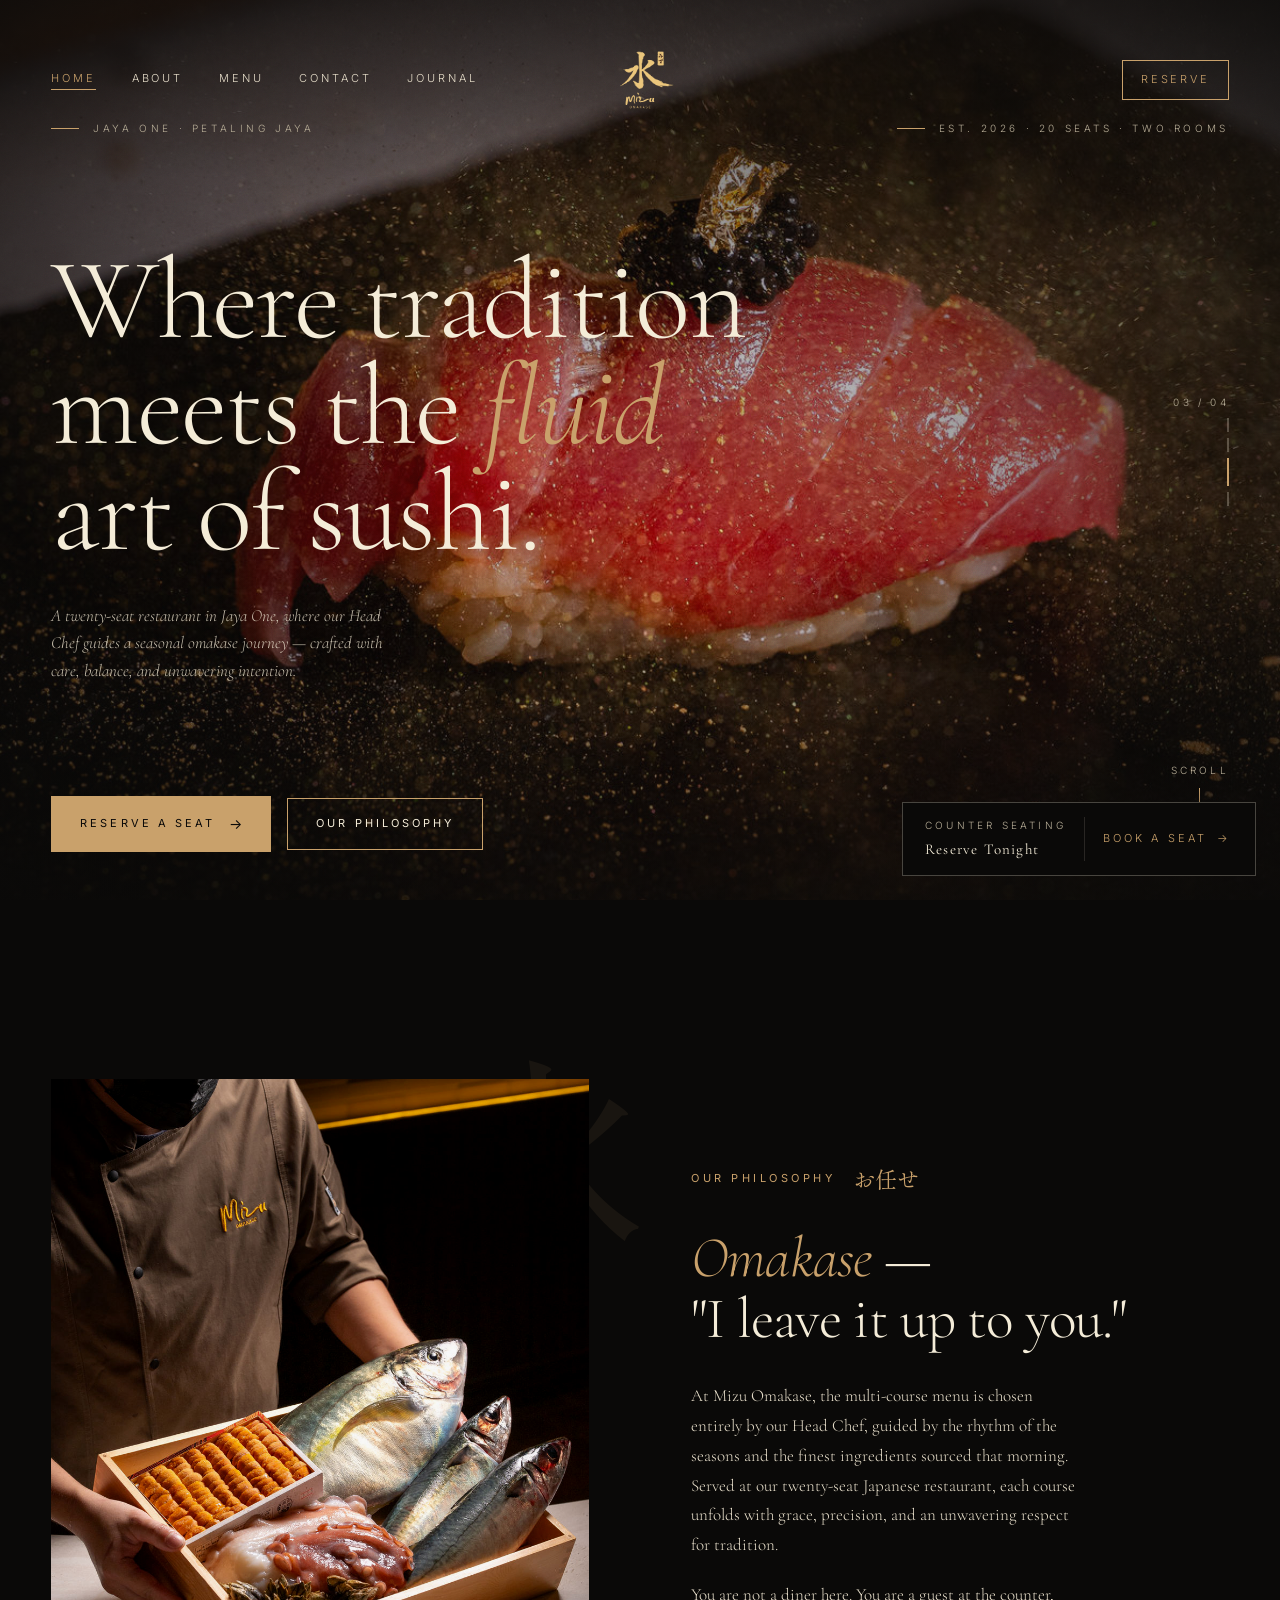
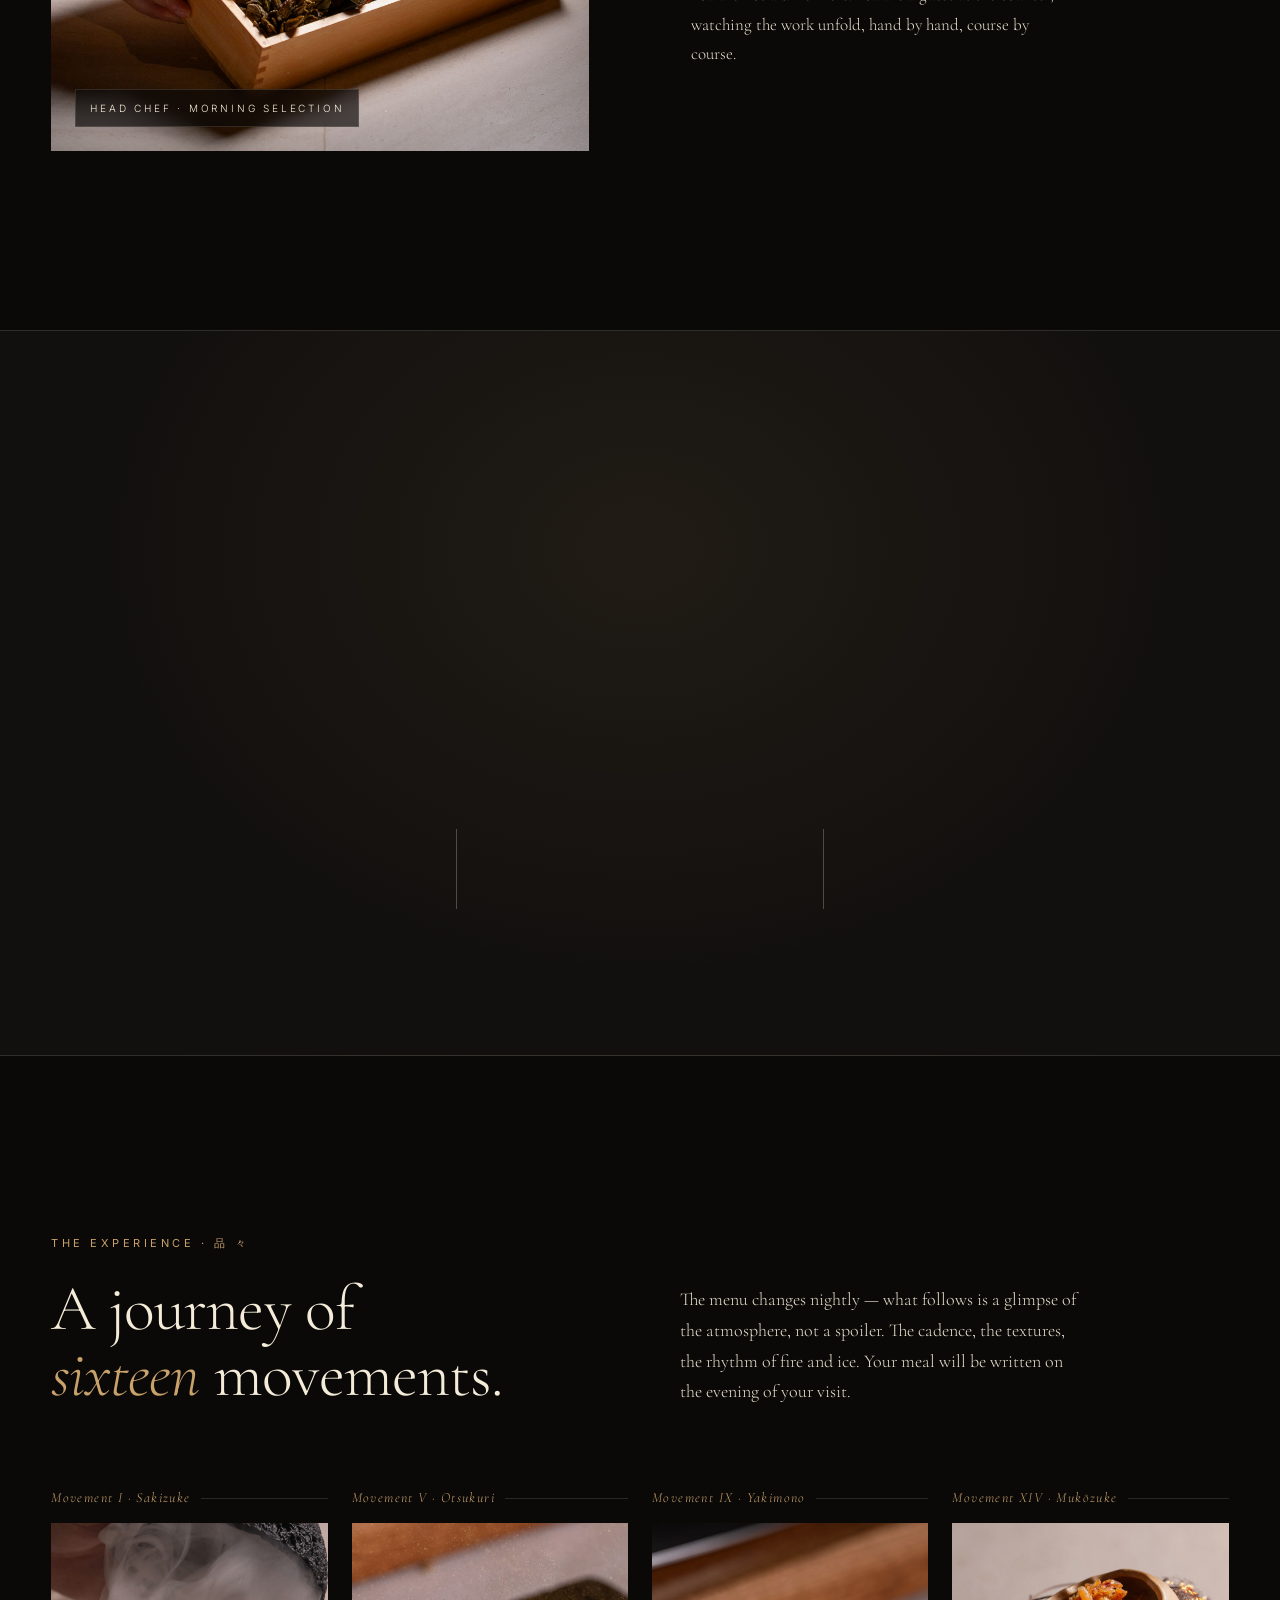
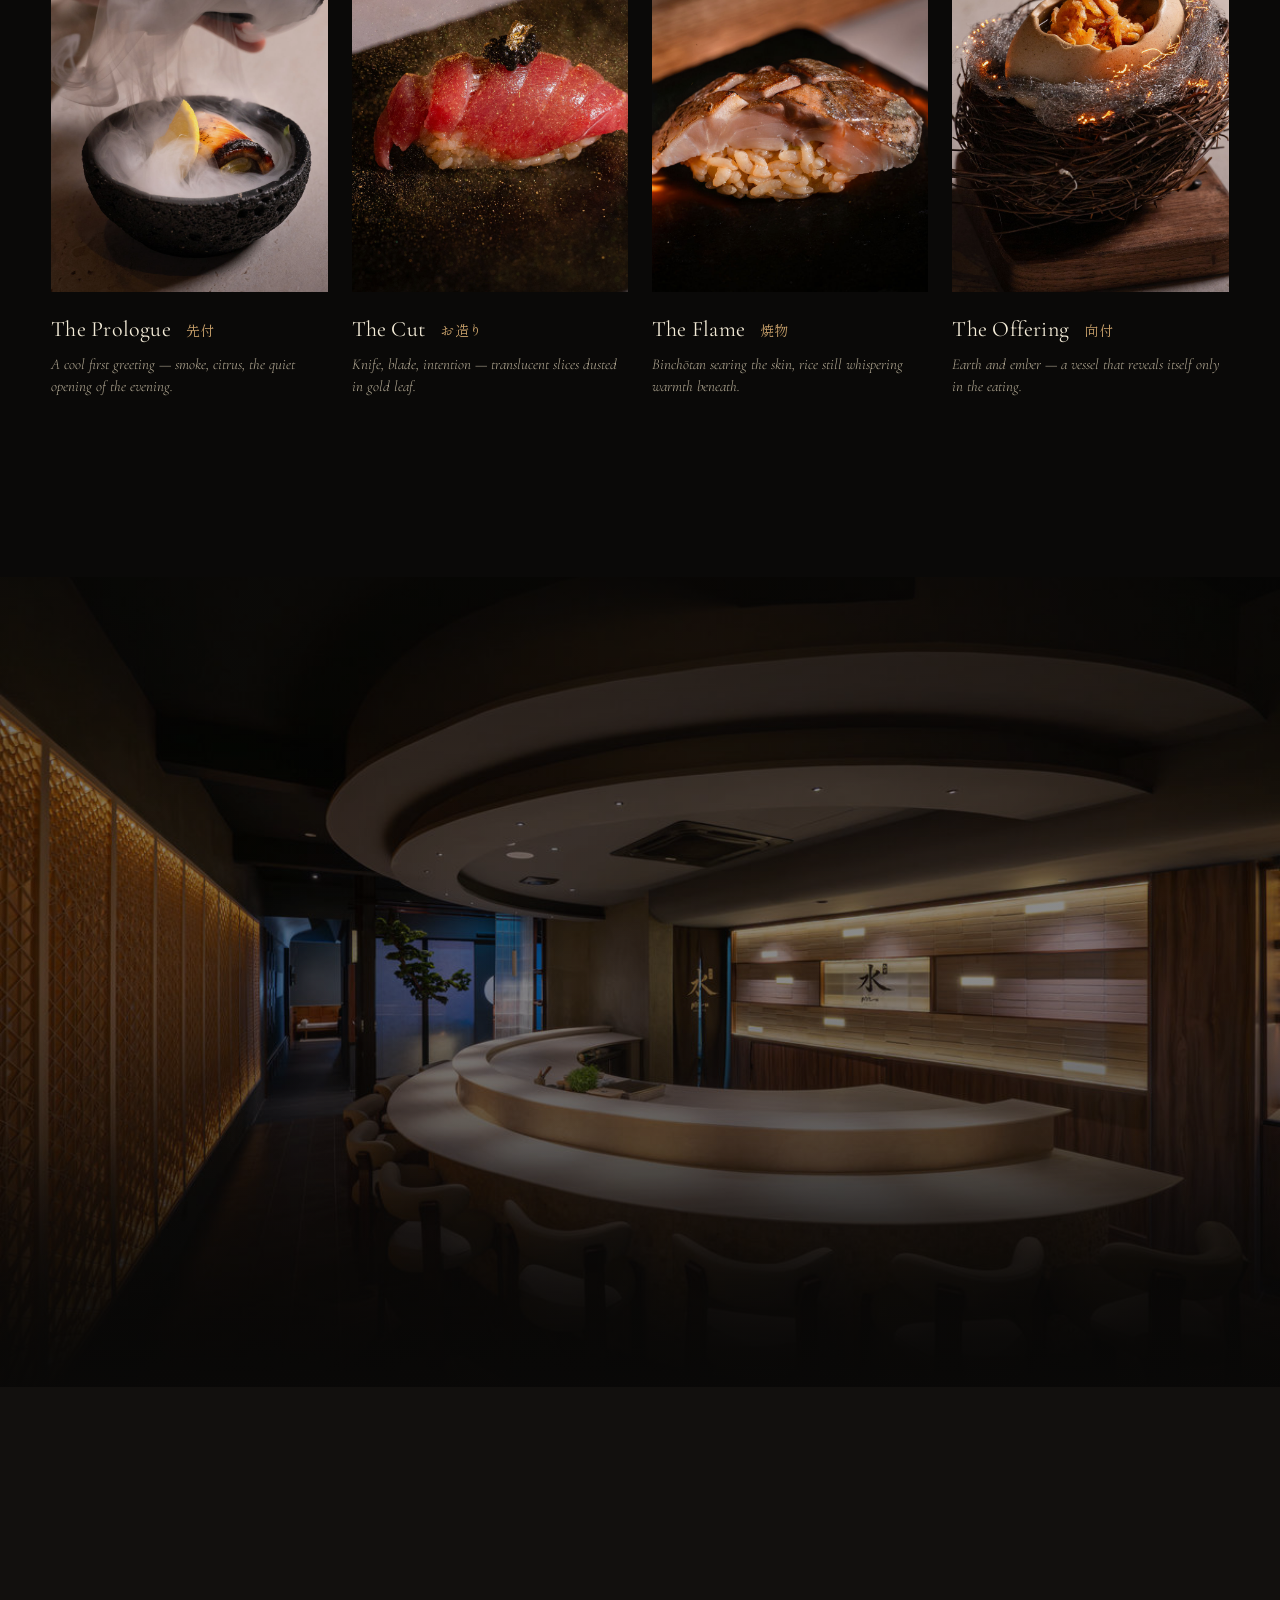
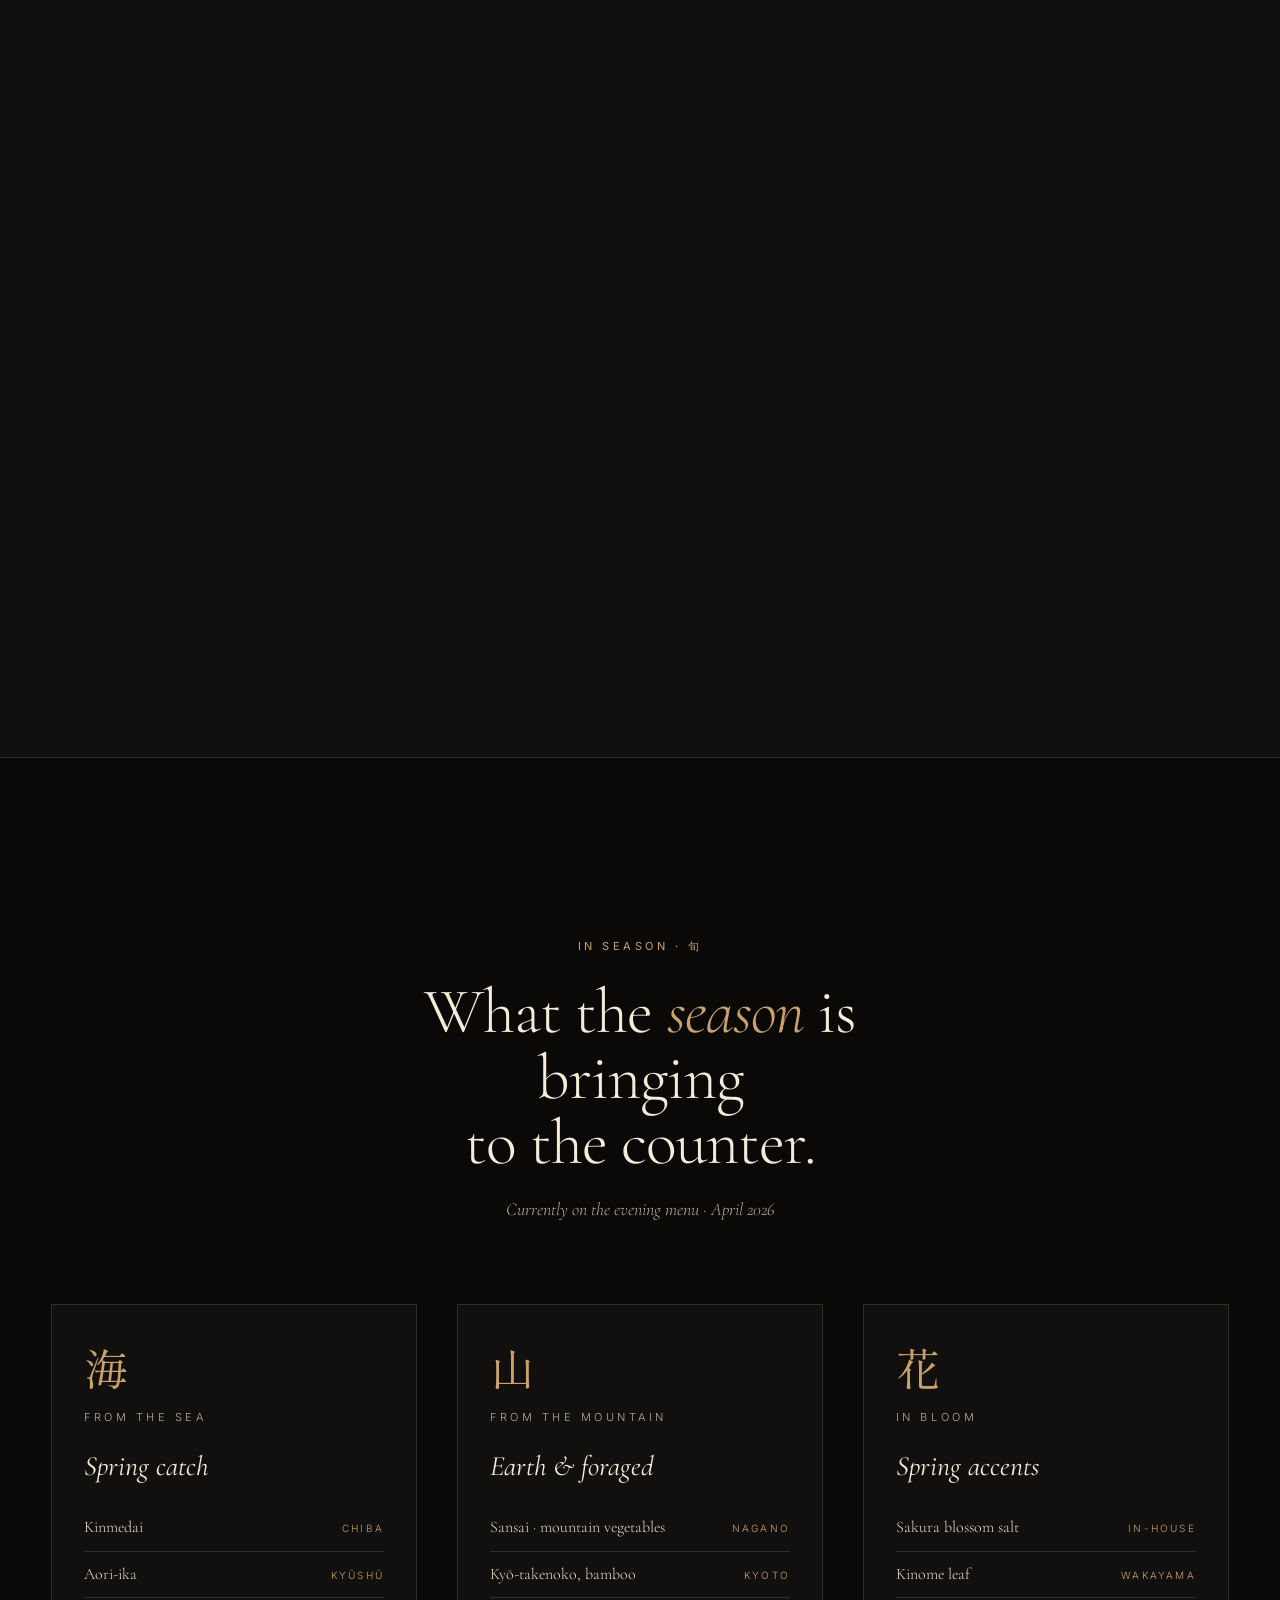
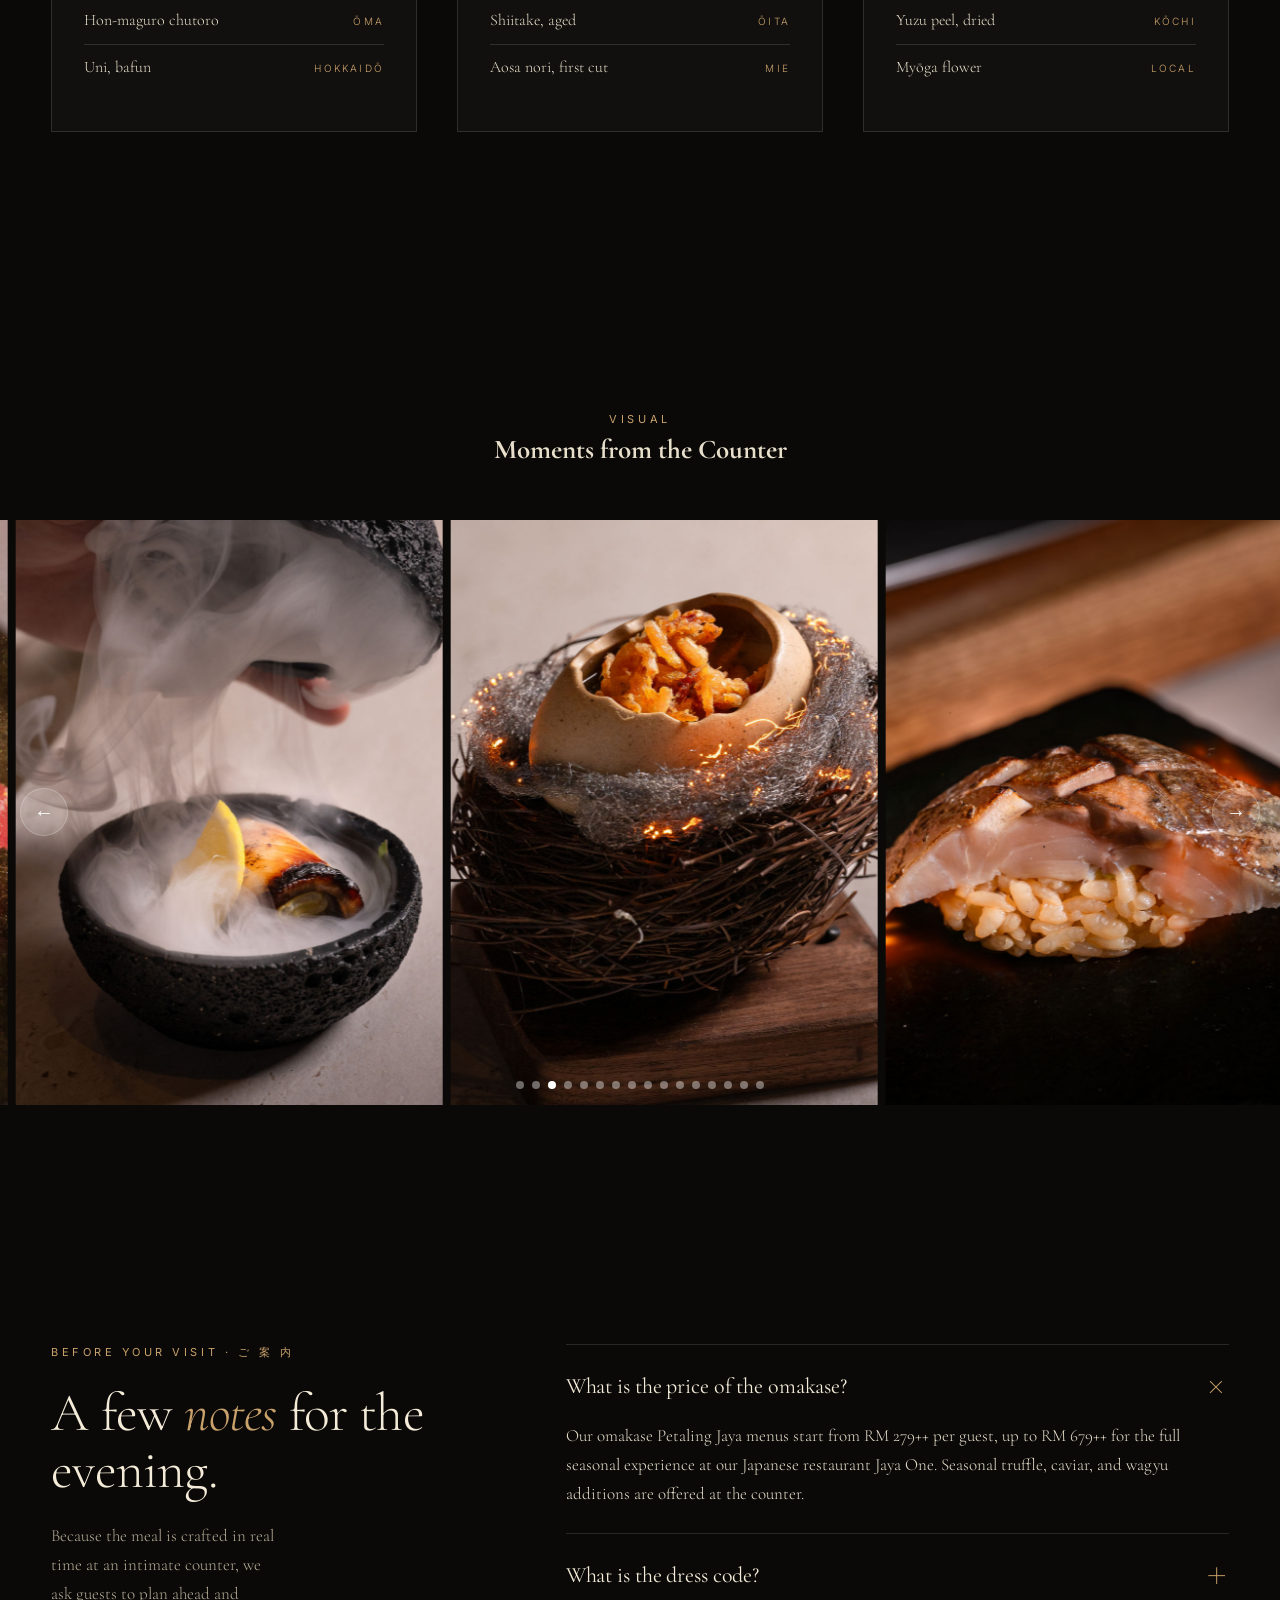
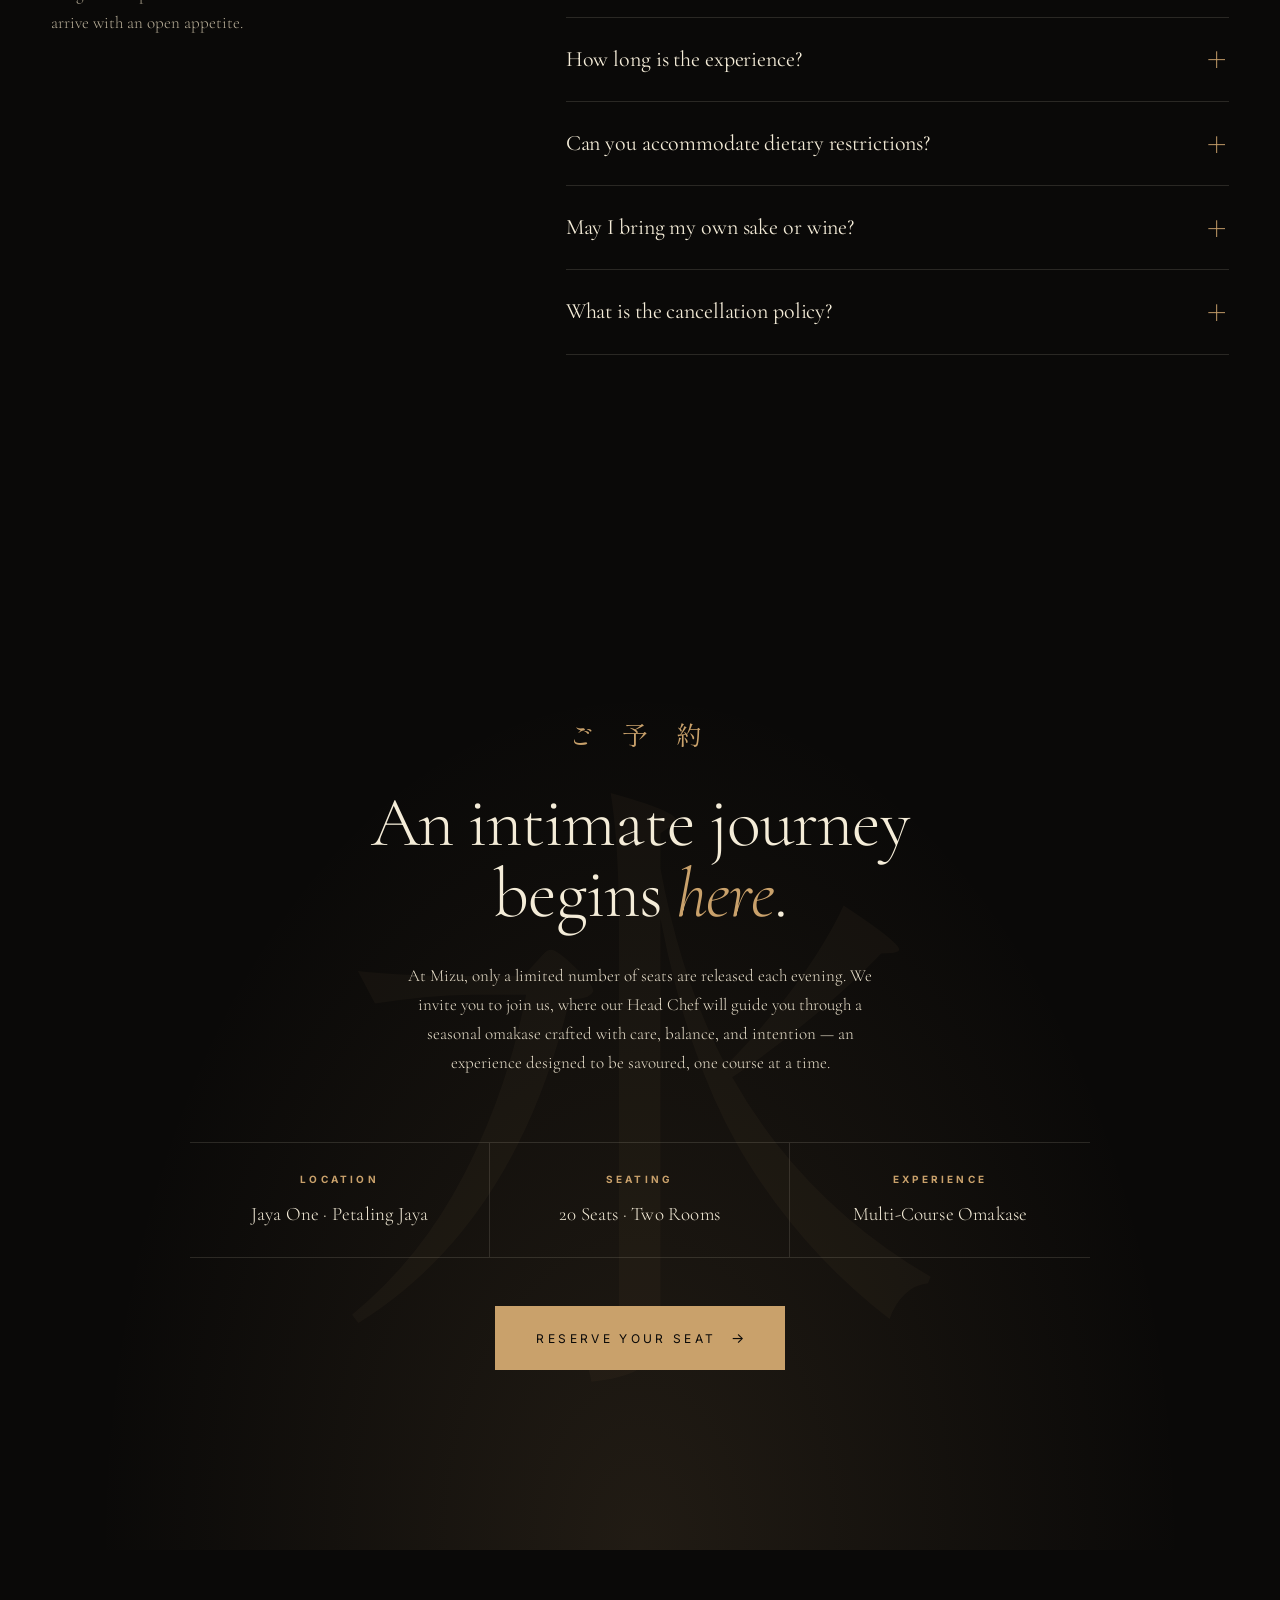
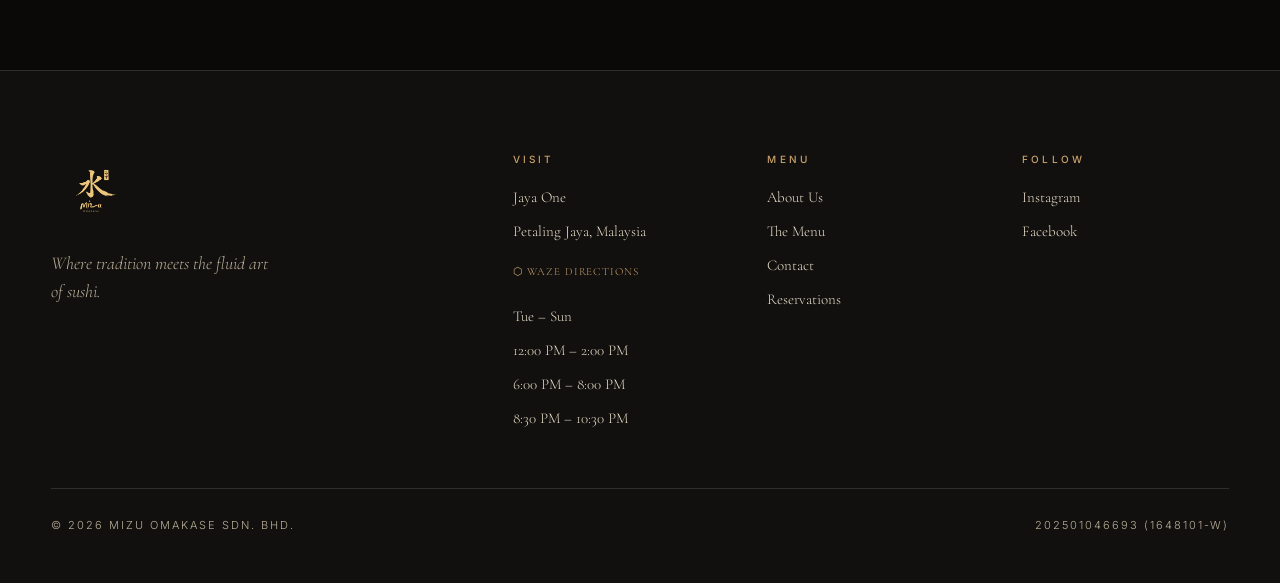
==== index.html @ b0df9bc3 "Remove price text, add hamburger nav" ====
<!DOCTYPE html>
<html lang="en">
<head>
<meta charset="UTF-8" />
<meta name="viewport" content="width=device-width, initial-scale=1.0" />
<title>Mizu Omakase | Japanese Omakase Restaurant Petaling Jaya | Jaya One</title>
<meta name="description" content="Experience authentic Japanese omakase in Petaling Jaya. 20 seats, 3 menus from RM279++. Thu–Tue at Jaya One, beside MyNews. Reserve now." />
<link rel="stylesheet" href="shared.css" />
<style>
/* ================= HOME A — Ink & Ember ================= */

/* HERO with cross-fade + slow zoom */
.hero {
  position: relative;
  height: 100vh;
  min-height: 720px;
  overflow: hidden;
  background: var(--ink);
}
.hero-frames {
  position: absolute; inset: 0;
}
.hero-frame {
  position: absolute; inset: 0;
  opacity: 0;
  transition: opacity 1800ms cubic-bezier(.4,0,.2,1);
}
.hero-frame.on { opacity: 1; }
.hero-frame img {
  width: 100%; height: 100%;
  object-fit: cover;
  animation: slowZoom 14s linear infinite alternate;
  transform-origin: center;
}
@keyframes slowZoom {
  from { transform: scale(1); }
  to   { transform: scale(1.12); }
}
.hero-frames::after {
  content: '';
  position: absolute; inset: 0;
  background:
    radial-gradient(ellipse at 50% 70%, rgba(0,0,0,0) 0%, rgba(10,9,8,0.55) 60%, rgba(10,9,8,0.9) 100%),
    linear-gradient(180deg, rgba(10,9,8,0.55) 0%, rgba(10,9,8,0) 20%, rgba(10,9,8,0) 60%, rgba(10,9,8,0.65) 100%);
  pointer-events: none;
}

.hero-inner {
  position: absolute; inset: 0;
  display: grid;
  grid-template-rows: 1fr auto 1fr;
  padding: 120px var(--pad) 48px;
  z-index: 2;
}
.hero-top {
  display: flex;
  align-items: flex-start;
  justify-content: space-between;
}
.hero-top .locale {
  font-family: var(--sans);
  font-size: 10px;
  letter-spacing: 0.36em;
  text-transform: uppercase;
  color: var(--bone-dim);
  display: flex; align-items: center; gap: 14px;
}
.hero-top .locale::before {
  content: ''; width: 28px; height: 1px; background: var(--ember);
}

.hero-center {
  align-self: end;
  padding-bottom: 40px;
  position: relative;
}
.hero-title {
  font-family: var(--serif);
  font-weight: 300;
  font-size: clamp(48px, 9vw, 148px);
  line-height: 0.92;
  color: var(--rice);
  letter-spacing: -0.02em;
  max-width: 18ch;
}
.hero-title .it { font-style: italic; color: var(--ember); font-weight: 300; }
.hero-sub {
  margin-top: 36px;
  font-family: var(--serif);
  font-style: italic;
  font-size: clamp(17px, 1.3vw, 20px);
  color: var(--bone);
  max-width: 50ch;
  line-height: 1.6;
  opacity: 0.85;
}
.hero-bottom {
  align-self: end;
  display: flex;
  justify-content: space-between;
  align-items: flex-end;
  gap: 40px;
}
.hero-ctas { display: flex; gap: 16px; align-items: center; }
.hero-indicator {
  display: flex; flex-direction: column; align-items: center; gap: 10px;
  font-family: var(--sans);
  font-size: 10px;
  letter-spacing: 0.32em;
  text-transform: uppercase;
  color: var(--bone-dim);
}
.hero-indicator .tick {
  width: 1px; height: 64px;
  background: linear-gradient(to bottom, var(--ember) 0%, transparent 100%);
  position: relative;
  overflow: hidden;
}
.hero-indicator .tick::after {
  content: '';
  position: absolute; top: -30%; left: 0; width: 100%; height: 30%;
  background: var(--rice);
  animation: dripDown 2400ms cubic-bezier(.4,0,.2,1) infinite;
}
@keyframes dripDown {
  0% { top: -30%; }
  100% { top: 120%; }
}

.hero-frame-counter {
  position: absolute;
  right: var(--pad);
  top: 50%;
  transform: translateY(-50%);
  font-family: var(--sans);
  font-size: 10px;
  letter-spacing: 0.32em;
  color: var(--bone-dim);
  display: flex;
  flex-direction: column;
  gap: 8px;
  align-items: flex-end;
  z-index: 3;
}
.hero-frame-counter .dots {
  display: flex; flex-direction: column; gap: 6px;
  align-items: center;
}
.hero-frame-counter .dot {
  width: 2px; height: 14px;
  background: var(--hair-strong);
  cursor: pointer;
  transition: all 400ms;
}
.hero-frame-counter .dot.on { background: var(--ember); height: 28px; }

/* ============ PHILOSOPHY ============ */
.philosophy {
  padding: clamp(100px, 14vw, 180px) var(--pad);
  position: relative;
}
.phil-grid {
  max-width: 1400px;
  margin: 0 auto;
  display: grid;
  grid-template-columns: 1fr 1fr;
  gap: clamp(60px, 8vw, 140px);
  align-items: center;
}
.phil-eyebrow {
  display: flex; align-items: center; gap: 18px;
  margin-bottom: 32px;
}
.phil-eyebrow .jp { font-family: var(--jp); font-size: 22px; color: var(--ember); }
.phil-title {
  font-family: var(--serif);
  font-weight: 300;
  font-size: clamp(36px, 4.5vw, 72px);
  line-height: 1.05;
  color: var(--rice);
  letter-spacing: -0.015em;
  margin-bottom: 32px;
}
.phil-title .it { font-style: italic; color: var(--ember); }
.phil-body {
  font-family: var(--serif);
  font-size: clamp(17px, 1.25vw, 20px);
  line-height: 1.75;
  color: var(--bone);
  max-width: 48ch;
}
.phil-body + .phil-body { margin-top: 20px; }

.phil-img-col {
  position: relative;
  aspect-ratio: 4/5;
}
.phil-img-col img {
  width: 100%; height: 100%; object-fit: cover;
  filter: brightness(0.95) contrast(1.05);
}
.phil-img-col::before {
  content: '水';
  position: absolute;
  right: -60px; top: -40px;
  font-family: var(--jp);
  font-size: 220px;
  color: var(--ember);
  opacity: 0.08;
  line-height: 1;
  z-index: -1;
}
.phil-img-col .img-caption {
  position: absolute;
  left: 24px; bottom: 24px;
  font-family: var(--sans);
  font-size: 10px;
  letter-spacing: 0.28em;
  text-transform: uppercase;
  color: var(--rice);
  background: rgba(10,9,8,0.65);
  backdrop-filter: blur(6px);
  padding: 10px 14px;
  border: 1px solid var(--hair);
}

/* ============ STATS / SEATS ============ */
.seats {
  padding: 120px var(--pad);
  background:
    radial-gradient(ellipse at 50% 30%, rgba(201,161,107,0.08) 0%, rgba(10,9,8,0) 60%),
    var(--ink-2);
  border-top: 1px solid var(--hair);
  border-bottom: 1px solid var(--hair);
  text-align: center;
}
.seats-inner { max-width: 1100px; margin: 0 auto; }
.seats-kanji {
  font-family: var(--jp);
  font-size: 32px;
  color: var(--ember);
  letter-spacing: 0.4em;
  margin-bottom: 20px;
}
.seats-head {
  font-family: var(--serif);
  font-style: italic;
  font-size: clamp(28px, 3.4vw, 48px);
  font-weight: 300;
  color: var(--rice);
  line-height: 1.3;
  max-width: 22ch;
  margin: 0 auto 64px;
}
.stats-row {
  display: grid;
  grid-template-columns: 1fr 1px 1fr 1px 1fr;
  gap: 0;
  align-items: center;
}
.stat-item .num {
  font-family: var(--serif);
  font-weight: 300;
  font-size: clamp(64px, 8vw, 120px);
  line-height: 1;
  color: var(--ember);
  letter-spacing: -0.02em;
  font-feature-settings: "lnum" 1;
}
.stat-item .num sup {
  font-size: 0.4em;
  margin-left: 0.15em;
  vertical-align: super;
  color: var(--ember-deep);
}
.stat-item .lbl {
  margin-top: 12px;
  font-family: var(--sans);
  font-size: 11px;
  letter-spacing: 0.32em;
  text-transform: uppercase;
  color: var(--bone-dim);
}
.stats-row .divider { width: 1px; height: 80px; background: var(--hair-strong); }

/* ============ COURSE GALLERY ============ */
.experience {
  padding: clamp(100px, 14vw, 180px) var(--pad);
  position: relative;
}
.exp-head {
  max-width: 1400px;
  margin: 0 auto 80px;
  display: grid;
  grid-template-columns: 1fr 1fr;
  gap: 80px;
  align-items: end;
}
.exp-head h2 {
  font-family: var(--serif);
  font-weight: 300;
  font-size: clamp(38px, 5vw, 80px);
  line-height: 1.02;
  color: var(--rice);
  letter-spacing: -0.015em;
}
.exp-head h2 .it { font-style: italic; color: var(--ember); }
.exp-head p {
  font-family: var(--serif);
  font-size: 18px;
  color: var(--bone);
  line-height: 1.7;
  max-width: 44ch;
}

.course-rail {
  max-width: 1400px;
  margin: 0 auto;
  display: grid;
  grid-template-columns: repeat(4, 1fr);
  gap: 24px;
}
.course-card {
  position: relative;
  cursor: pointer;
}
.course-card .course-num {
  font-family: var(--serif);
  font-weight: 300;
  font-style: italic;
  font-size: 14px;
  color: var(--ember);
  letter-spacing: 0.1em;
  margin-bottom: 14px;
  display: flex; align-items: center; gap: 10px;
}
.course-card .course-num::after {
  content: ''; flex: 1; height: 1px; background: var(--hair);
}
.course-card .course-img {
  aspect-ratio: 3/4;
  overflow: hidden;
  margin-bottom: 20px;
  position: relative;
}
.course-card .course-img img {
  width: 100%; height: 100%; object-fit: cover;
  transition: transform 1200ms cubic-bezier(.2,.7,.2,1), filter 800ms;
  filter: brightness(0.95);
}
.course-card:hover .course-img img {
  transform: scale(1.06);
  filter: brightness(1.05);
}
.course-card .course-title {
  font-family: var(--serif);
  font-size: 22px;
  font-weight: 400;
  color: var(--rice);
  letter-spacing: 0.01em;
  margin-bottom: 6px;
}
.course-card .course-title .jp-inline {
  font-family: var(--jp);
  color: var(--ember);
  font-size: 14px;
  margin-left: 10px;
}
.course-card .course-note {
  font-family: var(--serif);
  font-style: italic;
  font-size: 15px;
  color: var(--bone-dim);
  line-height: 1.5;
}

/* ============ SPACE SECTION — full bleed ============ */
.space {
  position: relative;
  min-height: 90vh;
  display: grid;
  grid-template-rows: auto 1fr auto;
  padding: 0;
  overflow: hidden;
}
.space-bg {
  position: absolute; inset: 0;
  z-index: 0;
}
.space-bg img {
  width: 100%; height: 100%; object-fit: cover;
  filter: brightness(0.6);
}
.space-bg::after {
  content: '';
  position: absolute; inset: 0;
  background:
    linear-gradient(180deg, rgba(10,9,8,0.5) 0%, rgba(10,9,8,0.1) 30%, rgba(10,9,8,0.1) 70%, rgba(10,9,8,0.9) 100%);
}
.space-inner {
  position: relative; z-index: 2;
  padding: 140px var(--pad) 120px;
  display: grid;
  grid-template-columns: 1fr 1fr;
  gap: 80px;
  align-items: end;
  min-height: 90vh;
  max-width: 1400px;
  margin: 0 auto;
  width: 100%;
}
.space-title {
  font-family: var(--serif);
  font-weight: 300;
  font-size: clamp(42px, 5.5vw, 92px);
  line-height: 1.02;
  color: var(--rice);
  letter-spacing: -0.015em;
}
.space-title .it { font-style: italic; color: var(--ember); }
.space-detail {
  display: flex;
  flex-direction: column;
  gap: 24px;
}
.space-detail p {
  font-family: var(--serif);
  font-size: 19px;
  line-height: 1.7;
  color: var(--bone);
}
.space-chips {
  display: flex;
  flex-wrap: wrap;
  gap: 8px;
  margin-top: 16px;
}
.space-chip {
  font-family: var(--sans);
  font-size: 10px;
  letter-spacing: 0.28em;
  text-transform: uppercase;
  color: var(--rice);
  border: 1px solid var(--hair-strong);
  padding: 8px 14px;
  background: rgba(10,9,8,0.4);
  backdrop-filter: blur(6px);
}

/* ============ CHEF ============ */
.chef {
  padding: clamp(100px, 14vw, 180px) var(--pad);
  background: var(--ink-2);
  border-bottom: 1px solid var(--hair);
  position: relative;
}
.chef-grid {
  max-width: 1400px;
  margin: 0 auto;
  display: grid;
  grid-template-columns: 5fr 7fr;
  gap: 100px;
  align-items: center;
}
.chef-img {
  aspect-ratio: 4/5;
  position: relative;
  overflow: hidden;
}
.chef-img img { width: 100%; height: 100%; object-fit: cover; filter: brightness(0.92) contrast(1.1); }
.chef-img::after {
  content: '';
  position: absolute; inset: 0;
  box-shadow: inset 0 0 120px rgba(10,9,8,0.7);
}
.chef-sig {
  position: absolute;
  right: -30px; bottom: 40px;
  font-family: var(--serif);
  font-style: italic;
  font-size: 72px;
  color: var(--ember);
  writing-mode: vertical-rl;
  letter-spacing: 0.05em;
  line-height: 1;
  opacity: 0.9;
}
.chef-body .eyebrow { margin-bottom: 24px; }
.chef-body h3 {
  font-family: var(--serif);
  font-weight: 300;
  font-size: clamp(36px, 4.4vw, 72px);
  line-height: 1.05;
  color: var(--rice);
  margin-bottom: 12px;
  letter-spacing: -0.015em;
}
.chef-body h3 .it { font-style: italic; color: var(--ember); }
.chef-role {
  font-family: var(--jp);
  font-size: 16px;
  color: var(--ember);
  letter-spacing: 0.12em;
  margin-bottom: 32px;
}
.chef-body p {
  font-family: var(--serif);
  font-size: 18px;
  line-height: 1.75;
  color: var(--bone);
  max-width: 52ch;
}
.chef-body p + p { margin-top: 18px; }
.chef-quote {
  margin-top: 40px;
  padding-left: 24px;
  border-left: 1px solid var(--ember);
  font-family: var(--serif);
  font-style: italic;
  font-size: 22px;
  line-height: 1.5;
  color: var(--rice);
  max-width: 40ch;
}

/* ============ SEASON ============ */
.season {
  padding: clamp(100px, 14vw, 180px) var(--pad);
  position: relative;
}
.season-head {
  max-width: 1400px;
  margin: 0 auto 80px;
  text-align: center;
}
.season-head .eyebrow { margin-bottom: 24px; }
.season-head h2 {
  font-family: var(--serif);
  font-weight: 300;
  font-size: clamp(38px, 5vw, 80px);
  line-height: 1.02;
  color: var(--rice);
  letter-spacing: -0.015em;
  max-width: 20ch;
  margin: 0 auto;
}
.season-head h2 .it { font-style: italic; color: var(--ember); }
.season-head .sub {
  margin-top: 20px;
  font-family: var(--serif);
  font-style: italic;
  font-size: 18px;
  color: var(--bone-dim);
}
.season-grid {
  max-width: 1400px;
  margin: 0 auto;
  display: grid;
  grid-template-columns: repeat(3, 1fr);
  gap: 40px;
}
.season-card {
  border: 1px solid var(--hair);
  padding: 40px 32px;
  background: var(--ink-2);
  position: relative;
  transition: border-color 500ms, transform 500ms;
}
.season-card:hover {
  border-color: var(--ember);
  transform: translateY(-4px);
}
.season-card .jp {
  font-family: var(--jp);
  font-size: 44px;
  color: var(--ember);
  line-height: 1;
  margin-bottom: 20px;
}
.season-card .month {
  font-family: var(--sans);
  font-size: 11px;
  letter-spacing: 0.32em;
  text-transform: uppercase;
  color: var(--bone-dim);
  margin-bottom: 18px;
}
.season-card h4 {
  font-family: var(--serif);
  font-style: italic;
  font-size: 28px;
  font-weight: 400;
  color: var(--rice);
  margin-bottom: 16px;
}
.season-card ul {
  list-style: none;
  padding: 0;
}
.season-card li {
  font-family: var(--serif);
  font-size: 16px;
  color: var(--bone);
  padding: 10px 0;
  border-bottom: 1px solid var(--hair);
  display: flex; justify-content: space-between;
  align-items: baseline;
  gap: 12px;
}
.season-card li:last-child { border-bottom: none; }
.season-card li .origin {
  font-family: var(--sans);
  font-size: 10px;
  letter-spacing: 0.22em;
  text-transform: uppercase;
  color: var(--ember);
}

/* ============ PHOTO GALLERY ============ */
.gallery-slider { padding: 100px 0 60px; background: var(--ink); }
.gallery-inner { text-align: center; padding: 0 40px 48px; }
.slider-wrap { position: relative; overflow: hidden; width: 100%; }
.slider-track { display: flex; gap: 8px; transition: transform 0.6s cubic-bezier(.77,0,.18,1); will-change: transform; }
.slide { min-width: calc(100% / 3); height: 65vh; overflow: hidden; }
@media (max-width: 768px) { .slide { min-width: 85%; } }
.slide img { width: 100%; height: 100%; object-fit: cover; animation: kenburns 8s ease-in-out infinite alternate; }
@keyframes kenburns { from { transform: scale(1); } to { transform: scale(1.06); } }
.slider-btn { position: absolute; top: 50%; transform: translateY(-50%); background: rgba(255,255,255,0.12); border: 1px solid rgba(255,255,255,0.2); color: #fff; font-size: 20px; width: 48px; height: 48px; border-radius: 50%; cursor: pointer; z-index: 10; transition: background 0.2s; }
.slider-btn:hover { background: rgba(255,255,255,0.25); }
.slider-btn.prev { left: 20px; }
.slider-btn.next { right: 20px; }
.slider-dots { position: absolute; bottom: 16px; left: 50%; transform: translateX(-50%); display: flex; gap: 8px; }
.slider-dots .dot { width: 8px; height: 8px; border-radius: 50%; background: rgba(255,255,255,0.4); cursor: pointer; transition: background 0.2s; }
.slider-dots .dot.active { background: #fff; }

/* ============ PRESS ============ */
.press {
  padding: 100px var(--pad);
  border-top: 1px solid var(--hair);
  border-bottom: 1px solid var(--hair);
  background: var(--ink-2);
}
.press-inner {
  max-width: 1400px;
  margin: 0 auto;
  display: grid;
  grid-template-columns: auto 1fr;
  gap: 80px;
  align-items: center;
}
.press-head {
  font-family: var(--sans);
  font-size: 10px;
  letter-spacing: 0.38em;
  text-transform: uppercase;
  color: var(--ember);
  max-width: 12ch;
  line-height: 1.6;
}
.press-logos {
  display: grid;
  grid-template-columns: repeat(5, 1fr);
  gap: 48px;
  align-items: center;
}
.press-logo {
  font-family: var(--serif);
  font-style: italic;
  font-size: 22px;
  color: var(--bone-dim);
  text-align: center;
  letter-spacing: 0.04em;
  opacity: 0.7;
  transition: opacity 300ms, color 300ms;
}
.press-logo:hover { opacity: 1; color: var(--rice); }
.press-logo.upper {
  font-style: normal;
  font-family: var(--sans);
  font-weight: 500;
  font-size: 13px;
  letter-spacing: 0.3em;
  text-transform: uppercase;
}
.press-logo .star {
  display: inline-block;
  color: var(--ember);
  margin-right: 4px;
}

/* ============ FAQ ============ */
.faq {
  padding: clamp(100px, 14vw, 180px) var(--pad);
}
.faq-grid {
  max-width: 1200px;
  margin: 0 auto;
  display: grid;
  grid-template-columns: 1fr 1.6fr;
  gap: 100px;
}
.faq-side .eyebrow { margin-bottom: 24px; }
.faq-side h3 {
  font-family: var(--serif);
  font-weight: 300;
  font-size: clamp(36px, 4.2vw, 64px);
  line-height: 1.05;
  color: var(--rice);
  letter-spacing: -0.015em;
  margin-bottom: 24px;
}
.faq-side h3 .it { font-style: italic; color: var(--ember); }
.faq-side p {
  font-family: var(--serif);
  font-size: 17px;
  line-height: 1.7;
  color: var(--bone-dim);
  max-width: 28ch;
}
.faq-item {
  border-top: 1px solid var(--hair);
  padding: 24px 0;
  cursor: pointer;
}
.faq-item:last-child { border-bottom: 1px solid var(--hair); }
.faq-q {
  display: flex;
  justify-content: space-between;
  align-items: center;
  gap: 24px;
}
.faq-q h4 {
  font-family: var(--serif);
  font-weight: 400;
  font-size: 22px;
  color: var(--rice);
  letter-spacing: -0.005em;
}
.faq-q .plus {
  font-family: var(--jp);
  font-size: 24px;
  color: var(--ember);
  transition: transform 400ms;
  line-height: 1;
}
.faq-item.open .faq-q .plus { transform: rotate(45deg); }
.faq-a {
  max-height: 0;
  overflow: hidden;
  transition: max-height 520ms cubic-bezier(.4,0,.2,1), margin 520ms;
  font-family: var(--serif);
  font-size: 17px;
  line-height: 1.7;
  color: var(--bone);
}
.faq-item.open .faq-a {
  max-height: 200px;
  margin-top: 18px;
}

/* ============ RESERVE CTA ============ */
.reserve-hero {
  padding: clamp(100px, 14vw, 180px) var(--pad);
  position: relative;
  overflow: hidden;
  background:
    radial-gradient(ellipse at 50% 100%, rgba(201,161,107,0.12) 0%, rgba(10,9,8,0) 60%),
    var(--ink);
  text-align: center;
}
.reserve-hero::before {
  content: '水';
  position: absolute;
  top: 50%; left: 50%;
  transform: translate(-50%, -48%);
  font-family: var(--jp);
  font-size: 640px;
  color: var(--ember);
  opacity: 0.04;
  line-height: 0.8;
  pointer-events: none;
  font-weight: 300;
}
.reserve-inner {
  max-width: 900px;
  margin: 0 auto;
  position: relative;
  z-index: 2;
}
.reserve-kanji {
  font-family: var(--jp);
  font-size: 26px;
  color: var(--ember);
  letter-spacing: 0.4em;
  margin-bottom: 32px;
}
.reserve-title {
  font-family: var(--serif);
  font-weight: 300;
  font-size: clamp(40px, 5.5vw, 92px);
  line-height: 1.02;
  color: var(--rice);
  letter-spacing: -0.015em;
  margin-bottom: 32px;
}
.reserve-title .it { font-style: italic; color: var(--ember); }
.reserve-body {
  font-family: var(--serif);
  font-size: clamp(17px, 1.3vw, 21px);
  line-height: 1.7;
  color: var(--bone);
  max-width: 58ch;
  margin: 0 auto 48px;
}
.reserve-details {
  display: grid;
  grid-template-columns: repeat(3, 1fr);
  gap: 0;
  margin: 64px 0 48px;
  border-top: 1px solid var(--hair);
  border-bottom: 1px solid var(--hair);
}
.reserve-details > div {
  padding: 28px 16px;
  border-right: 1px solid var(--hair);
  text-align: center;
}
.reserve-details > div:last-child { border-right: none; }
.reserve-details h5 {
  font-family: var(--sans);
  font-size: 10px;
  letter-spacing: 0.32em;
  text-transform: uppercase;
  color: var(--ember);
  margin-bottom: 12px;
}
.reserve-details p {
  font-family: var(--serif);
  font-size: 19px;
  color: var(--rice);
  letter-spacing: 0.01em;
}

/* ============ Responsive ============ */
@media (max-width: 900px) {
  .hero-title { font-size: 52px; }
  .hero-frame-counter { display: none; }
  .phil-grid, .exp-head, .space-inner, .chef-grid, .faq-grid, .press-inner {
    grid-template-columns: 1fr;
    gap: 40px;
  }
  .course-rail { grid-template-columns: 1fr 1fr; gap: 16px; }
  .season-grid { grid-template-columns: 1fr 1fr 1fr; gap: 12px; }
  .press-logos { grid-template-columns: repeat(2, 1fr); gap: 32px; }
  .stats-row { grid-template-columns: 1fr 1px 1fr 1px 1fr; gap: 16px; }
  .stat-item .num { font-size: 36px; }
  .stat-item .lbl { font-size: 9px; }
  .reserve-details { grid-template-columns: 1fr; }
  .reserve-details > div { border-right: none; border-bottom: 1px solid var(--hair); }
}
</style>
<meta property="og:title" content="Mizu Omakase | Japanese Omakase Restaurant Petaling Jaya" />
<meta property="og:description" content="Experience authentic Japanese omakase in Petaling Jaya. 20 seats, 3 menus from RM279++. Reserve now." />
<meta property="og:image" content="https://www.mizuomakase.com.my/images/hero-counter.jpg" />
<meta property="og:url" content="https://www.mizuomakase.com.my" />
<meta property="og:type" content="website" />
<meta name="twitter:card" content="summary_large_image" />
<script type="application/ld+json">
{
  "@context": "https://schema.org",
  "@type": "Restaurant",
  "name": "Mizu Omakase",
  "description": "Premium Japanese omakase restaurant at Jaya One, Petaling Jaya. 20 seats, 3 menus from RM279++.",
  "url": "https://www.mizuomakase.com.my",
  "telephone": "+60129130952",
  "email": "contact.mizuomakase@gmail.com",
  "address": {
    "@type": "PostalAddress",
    "streetAddress": "Jaya One (Same Row as MyNews)",
    "addressLocality": "Petaling Jaya",
    "addressRegion": "Selangor",
    "postalCode": "46200",
    "addressCountry": "MY"
  },
  "geo": {
    "@type": "GeoCoordinates",
    "latitude": 3.1178,
    "longitude": 101.6354
  },
  "openingHoursSpecification": [
    {"@type": "OpeningHoursSpecification", "dayOfWeek": ["Thursday","Friday","Saturday","Sunday","Monday","Tuesday"], "opens": "12:00", "closes": "22:30"}
  ],
  "servesCuisine": "Japanese",
  "priceRange": "RM279++ - RM679++",
  "reservationUrl": "https://reservation.umai.io/en/widget/mizu-omakase",
  "menu": "https://www.mizuomakase.com.my/menu.html",
  "image": "https://www.mizuomakase.com.my/images/hero-counter.jpg",
  "currenciesAccepted": "MYR",
  "paymentAccepted": "Cash, Credit Card"
}
</script>
</head>
<body>

<!-- grain overlay -->
<div class="grain"></div>

<!-- NAV -->
<nav class="nav" id="nav">
  <div class="nav-left">
    <a href="/" class="navlink active">Home</a>
    <a href="about.html" class="navlink">About</a>
    <a href="menu.html" class="navlink">Menu</a>
    <a href="contact.html" class="navlink">Contact</a>
    <a href="/blog/" class="navlink">Journal</a>
  </div>
  <a href="index.html" class="brand-mark" aria-label="Mizu Omakase">
    <img src="images/logo.png" alt="Mizu Omakase" style="height:108px;width:auto;display:block;" />
  </a>
  <div class="nav-right">
    <a href="https://reservation.umai.io/en/widget/mizu-omakase" class="navlink nav-reserve" style="color: var(--ember); border: 1px solid var(--ember); padding: 10px 18px;">Reserve</a>
    <button class="nav-hamburger" id="navHamburger" aria-label="Open menu">
      <span></span><span></span><span></span>
    </button>
  </div>
</nav>

<!-- MOBILE DRAWER -->
<div class="nav-mobile-drawer" id="navDrawer">
  <a href="/" class="active">Home</a>
  <a href="about.html">About</a>
  <a href="menu.html">Menu</a>
  <a href="contact.html">Contact</a>
  <a href="/blog/">Journal</a>
  <a href="https://reservation.umai.io/en/widget/mizu-omakase" class="drawer-reserve">Reserve a Seat</a>
</div>

<!-- STICKY RESERVE DOCK -->
<div class="reserve-dock">
  <div class="dock-label">
    Counter Seating
    <strong>Reserve Tonight</strong>
  </div>
  <a href="https://reservation.umai.io/en/widget/mizu-omakase" class="dock-cta">
    Book a Seat <span>→</span>
  </a>
</div>

<!-- HERO — cross-fade -->
<section class="hero">
  <div class="hero-frames" id="heroFrames">
    <div class="hero-frame on"><img src="images/hero-counter.jpg" alt="Counter" /></div>
    <div class="hero-frame"><img src="images/dish-80.jpg" alt="Counter detail" /></div>
    <div class="hero-frame"><img src="images/dish-23.jpg" alt="Tuna with caviar" /></div>
    <div class="hero-frame"><img src="images/dish-54.jpg" alt="Flame-kissed nigiri" /></div>
  </div>

  <div class="hero-inner">
    <div class="hero-top">
      <div class="locale">Jaya One · Petaling Jaya</div>
      <div class="locale" style="text-align:right;">Est. 2026 · 20 Seats · Two Rooms</div>
    </div>

    <div class="hero-center">
      <h1 class="hero-title">
        Where tradition<br/>
        meets the <span class="it">fluid</span><br/>
        art of sushi.
      </h1>
      <p class="hero-sub">
        A twenty-seat restaurant in Jaya One, where our Head Chef guides a seasonal omakase journey — crafted with care, balance, and unwavering intention.
      </p>
    </div>

    <div class="hero-bottom">
      <div class="hero-ctas">
        <a href="https://reservation.umai.io/en/widget/mizu-omakase" class="btn btn-solid"><span>Reserve a Seat</span><span class="arrow">→</span></a>
        <a href="about.html" class="btn"><span>Our Philosophy</span></a>
      </div>

      <div class="hero-indicator">
        <span>Scroll</span>
        <span class="tick"></span>
      </div>
    </div>
  </div>

  <div class="hero-frame-counter">
    <span>01 / 04</span>
    <div class="dots">
      <span class="dot on" data-i="0"></span>
      <span class="dot" data-i="1"></span>
      <span class="dot" data-i="2"></span>
      <span class="dot" data-i="3"></span>
    </div>
  </div>
</section>

<!-- PHILOSOPHY -->
<section class="philosophy">
  <div class="phil-grid">
    <div class="phil-img-col reveal">
      <img src="images/dish-17.jpg" alt="Seasonal selection" />
      <span class="img-caption">Head Chef · Morning selection</span>
    </div>
    <div>
      <div class="phil-eyebrow reveal">
        <span class="eyebrow">Our Philosophy</span>
        <span class="jp">お任せ</span>
      </div>
      <h2 class="phil-title reveal delay-1">
        <span class="it">Omakase</span> —<br/>
        "I leave it up to you."
      </h2>
      <p class="phil-body reveal delay-2">
        At Mizu Omakase, the multi-course menu is chosen entirely by our Head Chef, guided by the rhythm of the seasons and the finest ingredients sourced that morning. Served at our twenty-seat Japanese restaurant, each course unfolds with grace, precision, and an unwavering respect for tradition.
      </p>
      <p class="phil-body reveal delay-3">
        You are not a diner here. You are a guest at the counter, watching the work unfold, hand by hand, course by course.
      </p>
    </div>
  </div>
</section>

<!-- STATS -->
<section class="seats">
  <div class="seats-inner">
    <div class="seats-kanji reveal">一 期 一 会</div>
    <p class="seats-head reveal delay-1">
      <span style="font-style: normal; color: var(--bone-dim); font-size: 0.5em; display: block; letter-spacing: 0.3em; margin-bottom: 18px;">ICHI-GO ICHI-E</span>
      One moment. One meeting. One meal — never to be repeated.
    </p>

    <div class="stats-row">
      <div class="stat-item reveal delay-1">
        <div class="num">20</div>
        <div class="lbl">Seats, Two Rooms</div>
      </div>
      <div class="divider"></div>
      <div class="stat-item reveal delay-2">
        <div class="num">16<sup>+</sup></div>
        <div class="lbl">Curated Courses</div>
      </div>
      <div class="divider"></div>
      <div class="stat-item reveal delay-3">
        <div class="num">03</div>
        <div class="lbl">Seatings · 12PM, 6PM &amp; 8:30PM</div>
      </div>
    </div>
  </div>
</section>

<!-- EXPERIENCE / COURSE PREVIEW -->
<section class="experience">
  <div class="exp-head">
    <div class="reveal">
      <div class="eyebrow" style="margin-bottom: 24px;">The Experience · 品 々</div>
      <h2>A journey of<br/><span class="it">sixteen</span> movements.</h2>
    </div>
    <p class="reveal delay-1">
      The menu changes nightly — what follows is a glimpse of the atmosphere, not a spoiler. The cadence, the textures, the rhythm of fire and ice. Your meal will be written on the evening of your visit.
    </p>
  </div>

  <div class="course-rail">
    <div class="course-card reveal">
      <div class="course-num">Movement I · Sakizuke</div>
      <div class="course-img"><img src="images/dish-45.jpg" alt="Opening" /></div>
      <div class="course-title">The Prologue <span class="jp-inline">先付</span></div>
      <div class="course-note">A cool first greeting — smoke, citrus, the quiet opening of the evening.</div>
    </div>
    <div class="course-card reveal delay-1">
      <div class="course-num">Movement V · Otsukuri</div>
      <div class="course-img"><img src="images/dish-23.jpg" alt="Sashimi" /></div>
      <div class="course-title">The Cut <span class="jp-inline">お造り</span></div>
      <div class="course-note">Knife, blade, intention — translucent slices dusted in gold leaf.</div>
    </div>
    <div class="course-card reveal delay-2">
      <div class="course-num">Movement IX · Yakimono</div>
      <div class="course-img"><img src="images/dish-54.jpg" alt="Flame" /></div>
      <div class="course-title">The Flame <span class="jp-inline">焼物</span></div>
      <div class="course-note">Binchōtan searing the skin, rice still whispering warmth beneath.</div>
    </div>
    <div class="course-card reveal delay-3">
      <div class="course-num">Movement XIV · Mukōzuke</div>
      <div class="course-img"><img src="images/dish-46.jpg" alt="Nest" /></div>
      <div class="course-title">The Offering <span class="jp-inline">向付</span></div>
      <div class="course-note">Earth and ember — a vessel that reveals itself only in the eating.</div>
    </div>
  </div>
</section>

<!-- SPACE -->
<section class="space">
  <div class="space-bg"><img src="images/dish-80.jpg" alt="The counter" /></div>
  <div class="space-inner">
    <h2 class="space-title reveal">
      Serene.<br/>
      Refined.<br/>
      <span class="it">Immersive.</span>
    </h2>
    <div class="space-detail reveal delay-1">
      <span class="eyebrow">The Space · 店内</span>
      <p>
        Natural texture, warm lighting, and clean lines create an intimate counter setting where attention is drawn entirely to the chef's craftsmanship. Every surface, every shadow, every breath of the room has been considered.
      </p>
      <div class="space-chips">
        <span class="space-chip">Curved Hinoki Counter</span>
        <span class="space-chip">Washi Lantern Light</span>
        <span class="space-chip">Kumiko Lattice</span>
        <span class="space-chip">Kanji Signage</span>
      </div>
    </div>
  </div>
</section>

<!-- CHEF -->
<section class="chef">
  <div class="chef-grid">
    <div class="chef-img reveal">
      <img src="images/dish-17.jpg" alt="Head Chef" />
      <span class="chef-sig">Head Chef</span>
    </div>
    <div class="chef-body">
      <div class="eyebrow reveal">The Chef · 職 人</div>
      <h3 class="reveal delay-1">
        Head Chef<br/>
        A study in quiet mastery.
      </h3>
      <div class="chef-role reveal delay-1">大将 · Itamae</div>
      <p class="reveal delay-2">
        Our head chef trained beneath traditional itamae in both Tokyo and Osaka before returning to Malaysia to pursue his own expression of Edomae. His hand is unhurried, his cuts deliberate, his seasoning almost imperceptibly exact — a practice refined across two decades at the counter.
      </p>
      <p class="reveal delay-3">
        At Mizu, he sources from Toyosu auctions twice weekly, pairing Japanese catches with the best of the region's seasonal bounty. The result is omakase that belongs, unmistakably, to this place — and to this moment.
      </p>
      <p class="chef-quote reveal delay-4">
        "Every guest receives the same season. Yet no two meals are ever the same."
      </p>
    </div>
  </div>
</section>

<!-- SEASON -->
<section class="season">
  <div class="season-head">
    <div class="eyebrow reveal">In Season · 旬</div>
    <h2 class="reveal delay-1">What the <span class="it">season</span> is bringing<br/>to the counter.</h2>
    <p class="sub reveal delay-2">Currently on the evening menu · April 2026</p>
  </div>
  <div class="season-grid">
    <div class="season-card reveal">
      <div class="jp">海</div>
      <div class="month">From the Sea</div>
      <h4>Spring catch</h4>
      <ul>
        <li>Kinmedai <span class="origin">Chiba</span></li>
        <li>Aori-ika <span class="origin">Kyūshū</span></li>
        <li>Hon-maguro chutoro <span class="origin">Ōma</span></li>
        <li>Uni, bafun <span class="origin">Hokkaidō</span></li>
      </ul>
    </div>
    <div class="season-card reveal delay-1">
      <div class="jp">山</div>
      <div class="month">From the Mountain</div>
      <h4>Earth & foraged</h4>
      <ul>
        <li>Sansai · mountain vegetables <span class="origin">Nagano</span></li>
        <li>Kyō-takenoko, bamboo <span class="origin">Kyoto</span></li>
        <li>Shiitake, aged <span class="origin">Ōita</span></li>
        <li>Aosa nori, first cut <span class="origin">Mie</span></li>
      </ul>
    </div>
    <div class="season-card reveal delay-2">
      <div class="jp">花</div>
      <div class="month">In Bloom</div>
      <h4>Spring accents</h4>
      <ul>
        <li>Sakura blossom salt <span class="origin">In-house</span></li>
        <li>Kinome leaf <span class="origin">Wakayama</span></li>
        <li>Yuzu peel, dried <span class="origin">Kōchi</span></li>
        <li>Myōga flower <span class="origin">Local</span></li>
      </ul>
    </div>
  </div>
</section>

<!-- GALLERY -->
<section class="gallery-slider">
  <div class="gallery-inner reveal">
    <div class="eyebrow">Visual</div>
    <h2>Moments from <span class="it">the Counter</span></h2>
  </div>
  <div class="slider-wrap">
    <div class="slider-track" id="sliderTrack">
      <div class="slide"><img src="images/dish-17.jpg" alt="Mizu Omakase" loading="lazy"/></div>
      <div class="slide"><img src="images/dish-23.jpg" alt="Mizu Omakase" loading="lazy"/></div>
      <div class="slide"><img src="images/dish-45.jpg" alt="Mizu Omakase" loading="lazy"/></div>
      <div class="slide"><img src="images/dish-46.jpg" alt="Mizu Omakase" loading="lazy"/></div>
      <div class="slide"><img src="images/dish-54.jpg" alt="Mizu Omakase" loading="lazy"/></div>
      <div class="slide"><img src="images/dish-80.jpg" alt="Mizu Omakase" loading="lazy"/></div>
      <div class="slide"><img src="images/dish-9.jpg" alt="Mizu Omakase" loading="lazy"/></div>
      <div class="slide"><img src="images/hero-counter.jpg" alt="Mizu Omakase" loading="lazy"/></div>
      <div class="slide"><img src="images/extra/MizuOmakase-6.jpg" alt="Mizu Omakase" loading="lazy"/></div>
      <div class="slide"><img src="images/extra/MizuOmakase-12.jpg" alt="Mizu Omakase" loading="lazy"/></div>
      <div class="slide"><img src="images/extra/MizuOmakase-13.jpg" alt="Mizu Omakase" loading="lazy"/></div>
      <div class="slide"><img src="images/extra/MizuOmakase-17.jpg" alt="Mizu Omakase" loading="lazy"/></div>
      <div class="slide"><img src="images/extra/MizuOmakase-24.jpg" alt="Mizu Omakase" loading="lazy"/></div>
      <div class="slide"><img src="images/extra/MizuOmakase-26.jpg" alt="Mizu Omakase" loading="lazy"/></div>
      <div class="slide"><img src="images/extra/MizuOmakase-41.jpg" alt="Mizu Omakase" loading="lazy"/></div>
      <div class="slide"><img src="images/extra/MizuOmakase-47.jpg" alt="Mizu Omakase" loading="lazy"/></div>
    </div>
    <button class="slider-btn prev" id="sliderPrev">&#8592;</button>
    <button class="slider-btn next" id="sliderNext">&#8594;</button>
    <div class="slider-dots" id="sliderDots"></div>
  </div>
</section>

<!-- PRESS -->


<!-- FAQ -->
<section class="faq">
  <div class="faq-grid">
    <div class="faq-side">
      <div class="eyebrow reveal">Before Your Visit · ご 案 内</div>
      <h3 class="reveal delay-1">A few <span class="it">notes</span> for the evening.</h3>
      <p class="reveal delay-2">Because the meal is crafted in real time at an intimate counter, we ask guests to plan ahead and arrive with an open appetite.</p>
    </div>
    <div class="faq-list">
      <div class="faq-item open">
        <div class="faq-q"><h4>What is the price of the omakase?</h4><span class="plus">＋</span></div>
        <div class="faq-a">Our omakase Petaling Jaya menus start from RM 279++ per guest, up to RM 679++ for the full seasonal experience at our Japanese restaurant Jaya One. Seasonal truffle, caviar, and wagyu additions are offered at the counter.</div>
      </div>
      <div class="faq-item">
        <div class="faq-q"><h4>What is the dress code?</h4><span class="plus">＋</span></div>
        <div class="faq-a">Smart casual, with a request for closed shoes. We kindly ask guests to avoid strong perfumes, as they interfere with the subtle seasonal aromas of the menu.</div>
      </div>
      <div class="faq-item">
        <div class="faq-q"><h4>How long is the experience?</h4><span class="plus">＋</span></div>
        <div class="faq-a">Approximately 2 hours. Our omakase PJ experience runs across three daily seatings — Lunch 12:00 PM–2:00 PM, Dinner 1 6:00 PM–8:00 PM, Dinner 2 8:30 PM–10:30 PM — Thursday through Tuesday (Wednesday closed).</div>
      </div>
      <div class="faq-item">
        <div class="faq-q"><h4>Can you accommodate dietary restrictions?</h4><span class="plus">＋</span></div>
        <div class="faq-a">Please let us know at least 48 hours before your reservation. We can accommodate most allergies and restrictions, though vegetarian and vegan omakase must be arranged in advance.</div>
      </div>
      <div class="faq-item">
        <div class="faq-q"><h4>May I bring my own sake or wine?</h4><span class="plus">＋</span></div>
        <div class="faq-a">Corkage is available at RM 200 per bottle, unlimited. Our own list features 14 sakes and a carefully paired progression.</div>
      </div>
      <div class="faq-item">
        <div class="faq-q"><h4>What is the cancellation policy?</h4><span class="plus">＋</span></div>
        <div class="faq-a">We hold a credit card at booking. Cancellations within 48 hours incur the full omakase charge, as ingredients are sourced specifically for your seat.</div>
      </div>
    </div>
  </div>
</section>

<!-- RESERVE CTA -->
<section class="reserve-hero">
  <div class="reserve-inner">
    <div class="reserve-kanji reveal">ご 予 約</div>
    <h2 class="reserve-title reveal delay-1">
      An intimate journey<br/>
      begins <span class="it">here</span>.
    </h2>
    <p class="reserve-body reveal delay-2">
      At Mizu, only a limited number of seats are released each evening. We invite you to join us, where our Head Chef will guide you through a seasonal omakase crafted with care, balance, and intention — an experience designed to be savoured, one course at a time.
    </p>

    <div class="reserve-details reveal delay-3">
      <div>
        <h5>Location</h5>
        <p>Jaya One · Petaling Jaya</p>
      </div>
      <div>
        <h5>Seating</h5>
        <p>20 Seats · Two Rooms</p>
      </div>
      <div>
        <h5>Experience</h5>
        <p>Multi-Course Omakase</p>
      </div>
    </div>

    <a href="https://reservation.umai.io/en/widget/mizu-omakase" class="btn btn-solid reveal delay-4" style="font-size: 12px; padding: 20px 40px;">
      <span>Reserve Your Seat</span>
      <span class="arrow">→</span>
    </a>
  </div>
</section>

<!-- FOOTER -->
<footer>
  <div class="foot-grid">
    <div class="foot-brand">
      <img src="/images/logo.png" alt="Mizu Omakase" style="height:80px;width:auto;margin-bottom:16px;display:block;" />
      <p>Where tradition meets the fluid art of sushi.</p>
    </div>
    <div class="foot-col">
      <h5>Visit</h5>
      <p>Jaya One</p>
      <p>Petaling Jaya, Malaysia</p><a href="https://ul.waze.com/ul?place=ChIJY0PfPmxJzDER34f-L386lF0&ll=3.11767090%2C101.63597330&navigate=yes" target="_blank" rel="noopener" style="display:inline-flex;align-items:center;gap:6px;margin-top:10px;color:var(--ember);font-size:11px;letter-spacing:0.08em;text-transform:uppercase;text-decoration:none;">⬡ Waze Directions</a>
      <p style="margin-top: 14px;">Tue – Sun</p>
      <p>12:00 PM – 2:00 PM</p><p>6:00 PM – 8:00 PM</p><p>8:30 PM – 10:30 PM</p>
    </div>
    <div class="foot-col">
      <h5>Menu</h5>
      <a href="about.html">About Us</a>
      <a href="menu.html">The Menu</a>
      <a href="contact.html">Contact</a>
      <a href="https://reservation.umai.io/en/widget/mizu-omakase">Reservations</a>
    </div>
    <div class="foot-col">
      <h5>Follow</h5>
      <a href="https://www.instagram.com/mizu.omakase/">Instagram</a>
      <a href="https://www.facebook.com/profile.php?id=61584736661621">Facebook</a>
    </div>
  </div>
  <div class="foot-bottom">
    <span>© 2026 Mizu Omakase Sdn. Bhd.</span>
    <span>202501046693 (1648101-W)</span>
  </div>
</footer>

<script>
// NAV scrolled state
const nav = document.getElementById('nav');
window.addEventListener('scroll', () => {
  if (window.scrollY > 60) nav.classList.add('scrolled');
  else nav.classList.remove('scrolled');
});

// HERO cross-fade
const frames = document.querySelectorAll('.hero-frame');
const dots = document.querySelectorAll('.hero-frame-counter .dot');
const counter = document.querySelector('.hero-frame-counter span');
let fi = 0;
function showFrame(i) {
  frames.forEach((f, idx) => f.classList.toggle('on', idx === i));
  dots.forEach((d, idx) => d.classList.toggle('on', idx === i));
  if (counter) counter.textContent = String(i+1).padStart(2,'0') + ' / ' + String(frames.length).padStart(2,'0');
  fi = i;
}
setInterval(() => showFrame((fi+1) % frames.length), 5500);
dots.forEach((d, i) => d.addEventListener('click', () => showFrame(i)));

// FAQ accordion
document.querySelectorAll('.faq-item').forEach(item => {
  item.addEventListener('click', () => {
    const willOpen = !item.classList.contains('open');
    document.querySelectorAll('.faq-item').forEach(i => i.classList.remove('open'));
    if (willOpen) item.classList.add('open');
  });
});

// Reveal on scroll
const io = new IntersectionObserver((entries) => {
  entries.forEach(e => { if (e.isIntersecting) e.target.classList.add('in'); });
}, { threshold: 0.14 });
document.querySelectorAll('.reveal').forEach(el => io.observe(el));
</script>

<script>
(function(){
  const track = document.getElementById('sliderTrack');
  const dotsEl = document.getElementById('sliderDots');
  const slides = track.querySelectorAll('.slide');
  let cur = 0, total = slides.length - 2, timer;
  slides.forEach((_,i) => {
    const d = document.createElement('span');
    d.className = 'dot' + (i===0?' active':'');
    d.onclick = () => go(i);
    dotsEl.appendChild(d);
  });
  function go(n) {
    cur = (n + total) % total;
    track.style.transform = `translateX(-${cur * (100 / 3)}%)`;
    dotsEl.querySelectorAll('.dot').forEach((d,i) => d.classList.toggle('active', i===cur));
    clearInterval(timer); timer = setInterval(() => go(cur+1), 4000);
  }
  document.getElementById('sliderPrev').onclick = () => go(cur-1);
  document.getElementById('sliderNext').onclick = () => go(cur+1);
  let tx=0; track.parentElement.addEventListener('touchstart',e=>tx=e.touches[0].clientX,{passive:true});
  track.parentElement.addEventListener('touchend',e=>{ if(tx-e.changedTouches[0].clientX>50) go(cur+1); else if(e.changedTouches[0].clientX-tx>50) go(cur-1); });
  timer = setInterval(() => go(cur+1), 4000);
})();
</script>
<script>
// Hamburger menu
const hamburger = document.getElementById('navHamburger');
const drawer = document.getElementById('navDrawer');
if (hamburger && drawer) {
  hamburger.addEventListener('click', () => {
    hamburger.classList.toggle('open');
    drawer.classList.toggle('open');
    document.body.style.overflow = drawer.classList.contains('open') ? 'hidden' : '';
  });
  drawer.querySelectorAll('a').forEach(a => {
    a.addEventListener('click', () => {
      hamburger.classList.remove('open');
      drawer.classList.remove('open');
      document.body.style.overflow = '';
    });
  });
}
</script>
</body>
</html>
---- shared.css ----
/* ============================================================
   MIZU OMAKASE — Shared Aesthetic System
   Dark cinematic, warm counter-light
   ============================================================ */

@import url('https://fonts.googleapis.com/css2?family=Cormorant+Garamond:ital,wght@0,300;0,400;0,500;0,600;1,300;1,400&family=Shippori+Mincho:wght@400;500;600;700&family=Inter:wght@300;400;500&display=swap');

:root {
  /* Palette — ink + ember */
  --ink: #0A0908;
  --ink-2: #12100E;
  --char: #1C1815;
  --stone: #2A2420;
  --bone: #E8DFCB;
  --bone-dim: #B8AE98;
  --rice: #F4ECD8;
  --ember: #C9A16B;
  --ember-deep: #8C6A3F;
  --ember-glow: rgba(201, 161, 107, 0.18);
  --hair: rgba(232, 223, 203, 0.14);
  --hair-strong: rgba(232, 223, 203, 0.28);

  /* Type */
  --serif: 'Cormorant Garamond', 'Times New Roman', serif;
  --jp: 'Shippori Mincho', 'Yu Mincho', serif;
  --sans: 'Inter', -apple-system, sans-serif;

  /* Spacing rhythm */
  --pad: clamp(24px, 4vw, 72px);
}

* { margin: 0; padding: 0; box-sizing: border-box; }
html { scroll-behavior: smooth; }
body {
  background: var(--ink);
  color: var(--bone);
  font-family: var(--serif);
  font-weight: 300;
  font-size: 18px;
  line-height: 1.6;
  -webkit-font-smoothing: antialiased;
  text-rendering: optimizeLegibility;
  overflow-x: hidden;
}
img { display: block; max-width: 100%; }
a { color: inherit; text-decoration: none; }

/* ---------- Type utilities ---------- */
.eyebrow {
  font-family: var(--sans);
  font-size: 11px;
  font-weight: 400;
  letter-spacing: 0.32em;
  text-transform: uppercase;
  color: var(--ember);
}
.eyebrow-bone { color: var(--bone-dim); }

.display {
  font-family: var(--serif);
  font-weight: 300;
  letter-spacing: -0.01em;
  line-height: 1.02;
  color: var(--rice);
  font-feature-settings: "liga" 1, "dlig" 1;
}
.display .it { font-style: italic; font-weight: 300; }

.jp-vert {
  font-family: var(--jp);
  writing-mode: vertical-rl;
  text-orientation: upright;
  letter-spacing: 0.25em;
  line-height: 1;
  color: var(--ember);
  font-weight: 400;
}

.jp-h {
  font-family: var(--jp);
  font-weight: 400;
  letter-spacing: 0.12em;
  color: var(--ember);
}

.meta {
  font-family: var(--sans);
  font-size: 12px;
  letter-spacing: 0.18em;
  text-transform: uppercase;
  color: var(--bone-dim);
}

.lede {
  font-family: var(--serif);
  font-weight: 300;
  font-size: clamp(18px, 1.4vw, 22px);
  line-height: 1.65;
  color: var(--bone);
  max-width: 44ch;
}

/* ---------- Buttons ---------- */
.btn {
  display: inline-flex;
  align-items: center;
  gap: 14px;
  padding: 16px 28px;
  border: 1px solid var(--ember);
  color: var(--rice);
  font-family: var(--sans);
  font-size: 11px;
  letter-spacing: 0.28em;
  text-transform: uppercase;
  font-weight: 400;
  background: transparent;
  cursor: pointer;
  transition: all 420ms cubic-bezier(.2,.7,.2,1);
  position: relative;
  overflow: hidden;
}
.btn::before {
  content: '';
  position: absolute; inset: 0;
  background: var(--ember);
  transform: translateX(-101%);
  transition: transform 520ms cubic-bezier(.7,.1,.2,1);
  z-index: 0;
}
.btn > * { position: relative; z-index: 1; transition: color 420ms; }
.btn:hover::before { transform: translateX(0); }
.btn:hover > * { color: var(--ink); }
.btn .arrow { font-size: 14px; letter-spacing: 0; }

.btn-solid {
  background: var(--ember);
  color: var(--ink);
  border-color: var(--ember);
}
.btn-solid::before { background: var(--rice); }
.btn-solid:hover > * { color: var(--ink); }

/* ---------- Sticky reserve dock ---------- */
.reserve-dock {
  position: fixed;
  right: 24px;
  bottom: 24px;
  z-index: 90;
  display: flex;
  align-items: center;
  gap: 0;
  background: var(--ink);
  border: 1px solid var(--hair-strong);
  padding: 14px 6px 14px 22px;
  backdrop-filter: blur(12px);
  animation: dockIn 900ms 400ms cubic-bezier(.2,.7,.2,1) both;
}
@keyframes dockIn { from { opacity: 0; transform: translateY(16px); } to { opacity: 1; transform: none; } }
.reserve-dock .dock-label {
  font-family: var(--sans);
  font-size: 10px;
  letter-spacing: 0.32em;
  text-transform: uppercase;
  color: var(--bone-dim);
  padding-right: 18px;
  border-right: 1px solid var(--hair);
}
.reserve-dock .dock-label strong {
  display: block;
  font-family: var(--serif);
  font-weight: 400;
  font-size: 15px;
  letter-spacing: 0.08em;
  color: var(--rice);
  margin-top: 4px;
  text-transform: none;
}
.reserve-dock a.dock-cta {
  padding: 10px 18px 10px 18px;
  font-family: var(--sans);
  font-size: 11px;
  letter-spacing: 0.28em;
  text-transform: uppercase;
  color: var(--ember);
  transition: color 320ms;
  display: inline-flex;
  align-items: center;
  gap: 10px;
}
.reserve-dock a.dock-cta:hover { color: var(--rice); }

/* ---------- Nav ---------- */
.nav {
  position: fixed;
  top: 0; left: 0; right: 0;
  z-index: 80;
  display: grid;
  grid-template-columns: 1fr auto 1fr;
  align-items: center;
  padding: 26px var(--pad);
  transition: background 400ms, backdrop-filter 400ms, padding 400ms;
}
.nav.scrolled {
  background: rgba(10, 9, 8, 0.78);
  backdrop-filter: blur(14px);
  padding-top: 18px;
  padding-bottom: 18px;
  border-bottom: 1px solid var(--hair);
}
.nav-left, .nav-right {
  display: flex;
  gap: 36px;
  align-items: center;
}
.nav-right { justify-content: flex-end; }
.nav a.navlink {
  font-family: var(--sans);
  font-size: 11px;
  letter-spacing: 0.26em;
  text-transform: uppercase;
  color: var(--bone);
  position: relative;
  padding-bottom: 3px;
  transition: color 260ms;
}
.nav a.navlink::after {
  content: '';
  position: absolute;
  left: 0; bottom: 0;
  width: 0; height: 1px;
  background: var(--ember);
  transition: width 360ms cubic-bezier(.2,.7,.2,1);
}
.nav a.navlink:hover { color: var(--rice); }
.nav a.navlink:hover::after { width: 100%; }
.nav a.navlink.active { color: var(--ember); }
.nav a.navlink.active::after { width: 100%; }

.brand-mark {
  display: flex;
  flex-direction: column;
  align-items: center;
  gap: 2px;
  line-height: 1;
}
.brand-mark .mark-kanji {
  font-family: var(--jp);
  font-size: 26px;
  color: var(--ember);
  font-weight: 500;
}
.brand-mark .mark-wd {
  font-family: var(--serif);
  font-size: 12px;
  letter-spacing: 0.5em;
  text-transform: uppercase;
  color: var(--rice);
  padding-left: 0.5em;
}

/* ---------- Footer ---------- */
footer {
  background: var(--ink-2);
  border-top: 1px solid var(--hair);
  padding: 80px var(--pad) 48px;
  margin-top: 120px;
}
.foot-grid {
  display: grid;
  grid-template-columns: 2fr 1fr 1fr 1fr;
  gap: 48px;
  max-width: 1400px;
  margin: 0 auto;
}
.foot-brand .mark-kanji {
  font-family: var(--jp);
  font-size: 52px;
  color: var(--ember);
  line-height: 1;
}
.foot-brand .mark-wd {
  font-family: var(--serif);
  font-size: 18px;
  letter-spacing: 0.4em;
  color: var(--rice);
  margin-top: 12px;
  text-transform: uppercase;
}
.foot-brand p {
  font-style: italic;
  color: var(--bone-dim);
  margin-top: 18px;
  max-width: 28ch;
}
.foot-col h5 {
  font-family: var(--sans);
  font-size: 10px;
  font-weight: 500;
  letter-spacing: 0.32em;
  text-transform: uppercase;
  color: var(--ember);
  margin-bottom: 18px;
}
.foot-col a, .foot-col p {
  display: block;
  font-size: 15px;
  color: var(--bone);
  margin-bottom: 10px;
  transition: color 260ms;
}
.foot-col a:hover { color: var(--ember); }
.foot-bottom {
  max-width: 1400px;
  margin: 48px auto 0;
  padding-top: 28px;
  border-top: 1px solid var(--hair);
  display: flex;
  justify-content: space-between;
  font-family: var(--sans);
  font-size: 11px;
  letter-spacing: 0.18em;
  text-transform: uppercase;
  color: var(--bone-dim);
}

/* ---------- Section helpers ---------- */
.section {
  padding: clamp(80px, 12vw, 160px) var(--pad);
  position: relative;
}
.max { max-width: 1400px; margin: 0 auto; }
.grain {
  position: fixed; inset: 0;
  pointer-events: none;
  z-index: 1;
  opacity: 0.22;
  mix-blend-mode: overlay;
  background-image: url("data:image/svg+xml;utf8,<svg xmlns='http://www.w3.org/2000/svg' width='160' height='160'><filter id='n'><feTurbulence type='fractalNoise' baseFrequency='0.9' numOctaves='2'/></filter><rect width='100%' height='100%' filter='url(%23n)' opacity='0.55'/></svg>");
}

/* ---------- Reveal on scroll ---------- */
.reveal { opacity: 0; transform: translateY(28px); transition: opacity 1000ms cubic-bezier(.2,.7,.2,1), transform 1000ms cubic-bezier(.2,.7,.2,1); }
.reveal.in { opacity: 1; transform: none; }
.reveal.delay-1 { transition-delay: 120ms; }
.reveal.delay-2 { transition-delay: 240ms; }
.reveal.delay-3 { transition-delay: 360ms; }
.reveal.delay-4 { transition-delay: 480ms; }

/* ---------- Horizontal rule motif ---------- */
.rule {
  display: flex; align-items: center; gap: 18px;
  color: var(--bone-dim);
  font-family: var(--sans);
  font-size: 10px;
  letter-spacing: 0.36em;
  text-transform: uppercase;
}
.rule::before, .rule::after {
  content: ''; flex: 1; height: 1px; background: var(--hair);
}

/* ---------- Responsive ---------- */
/* ================= HAMBURGER ================= */
.nav-hamburger {
  display: none;
  flex-direction: column;
  justify-content: center;
  gap: 5px;
  width: 36px;
  height: 36px;
  cursor: pointer;
  background: none;
  border: none;
  padding: 4px;
  z-index: 90;
}
.nav-hamburger span {
  display: block;
  width: 22px;
  height: 1px;
  background: var(--rice);
  transition: transform 300ms, opacity 300ms;
  transform-origin: center;
}
.nav-hamburger.open span:nth-child(1) { transform: translateY(6px) rotate(45deg); }
.nav-hamburger.open span:nth-child(2) { opacity: 0; }
.nav-hamburger.open span:nth-child(3) { transform: translateY(-6px) rotate(-45deg); }

.nav-mobile-drawer {
  display: none;
  position: fixed;
  top: 0; left: 0; right: 0;
  background: rgba(10,9,8,0.97);
  backdrop-filter: blur(16px);
  z-index: 79;
  padding: 110px 32px 48px;
  flex-direction: column;
  gap: 0;
  border-bottom: 1px solid var(--hair);
}
.nav-mobile-drawer.open { display: flex; }
.nav-mobile-drawer a {
  font-family: var(--sans);
  font-size: 13px;
  letter-spacing: 0.28em;
  text-transform: uppercase;
  color: var(--bone);
  padding: 18px 0;
  border-bottom: 1px solid var(--hair);
  transition: color 260ms;
}
.nav-mobile-drawer a:last-child { border-bottom: none; }
.nav-mobile-drawer a:hover, .nav-mobile-drawer a.active { color: var(--ember); }
.nav-mobile-drawer .drawer-reserve {
  margin-top: 28px;
  display: inline-block;
  color: var(--ember) !important;
  border: 1px solid var(--ember) !important;
  padding: 14px 24px;
  text-align: center;
  letter-spacing: 0.28em;
}

@media (max-width: 900px) {
  .nav { grid-template-columns: auto 1fr auto; padding: 18px 20px; }
  .nav-left { display: none; }
  .nav-right { gap: 14px; }
  .nav-right a.navlink:not(.nav-reserve) { display: none; }
  .nav-right .nav-reserve { display: none; }
  .nav-hamburger { display: flex; }
  .foot-grid { grid-template-columns: 1fr 1fr; }
  .reserve-dock .dock-label { display: none; }
  .hero-sub { font-size: 14px !important; max-width: 30ch; }
}
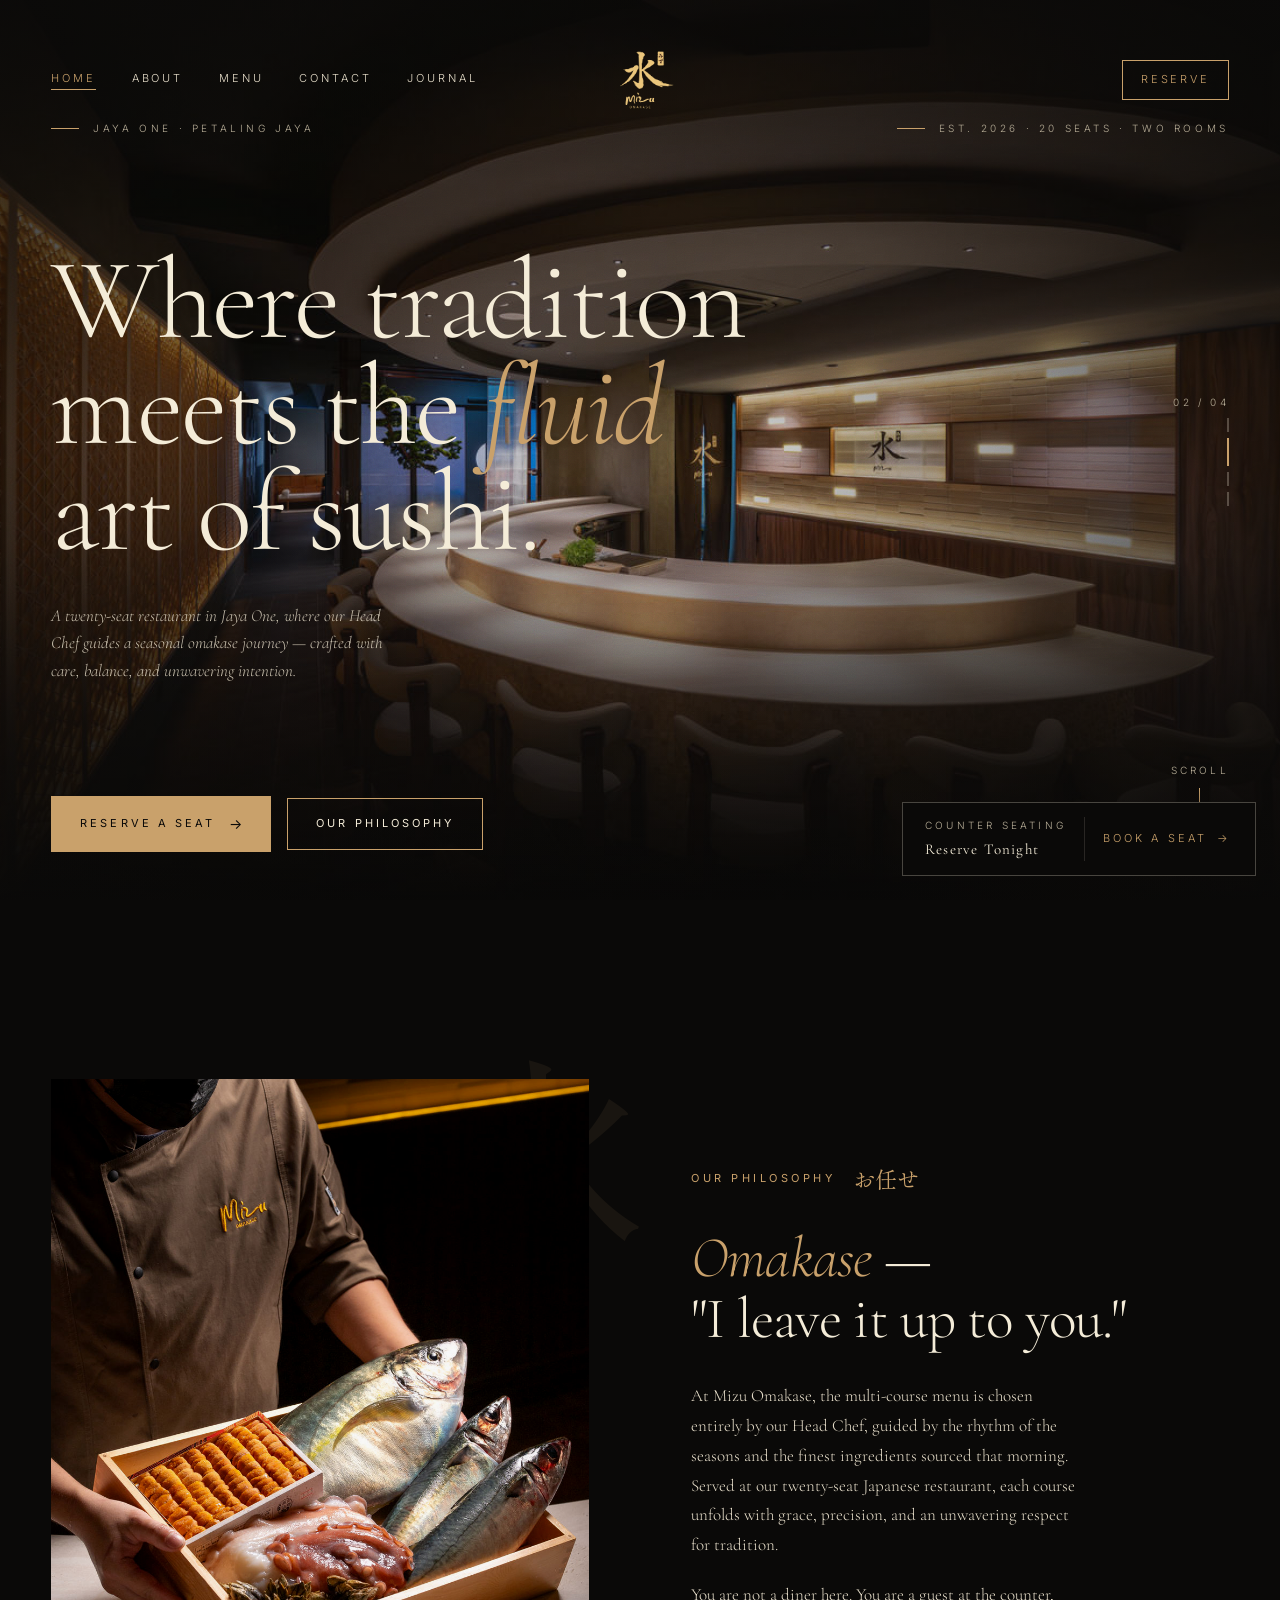
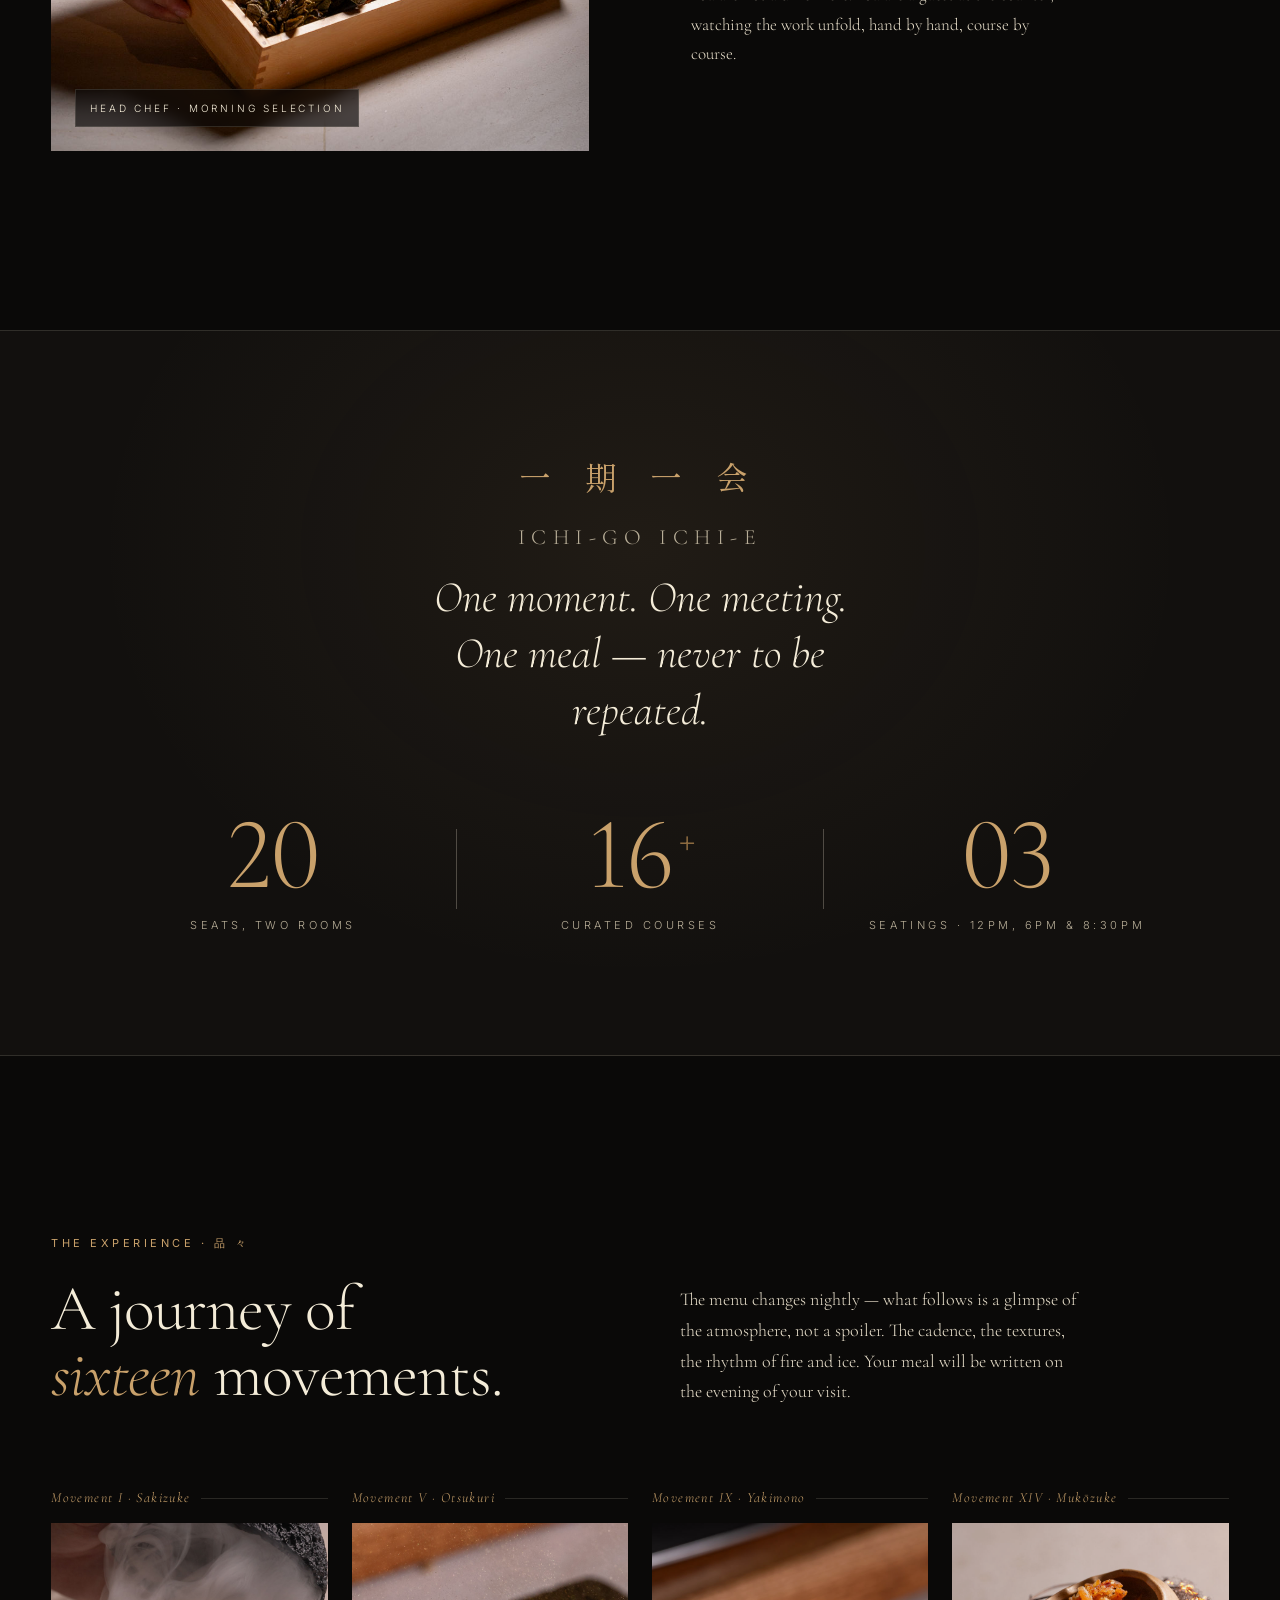
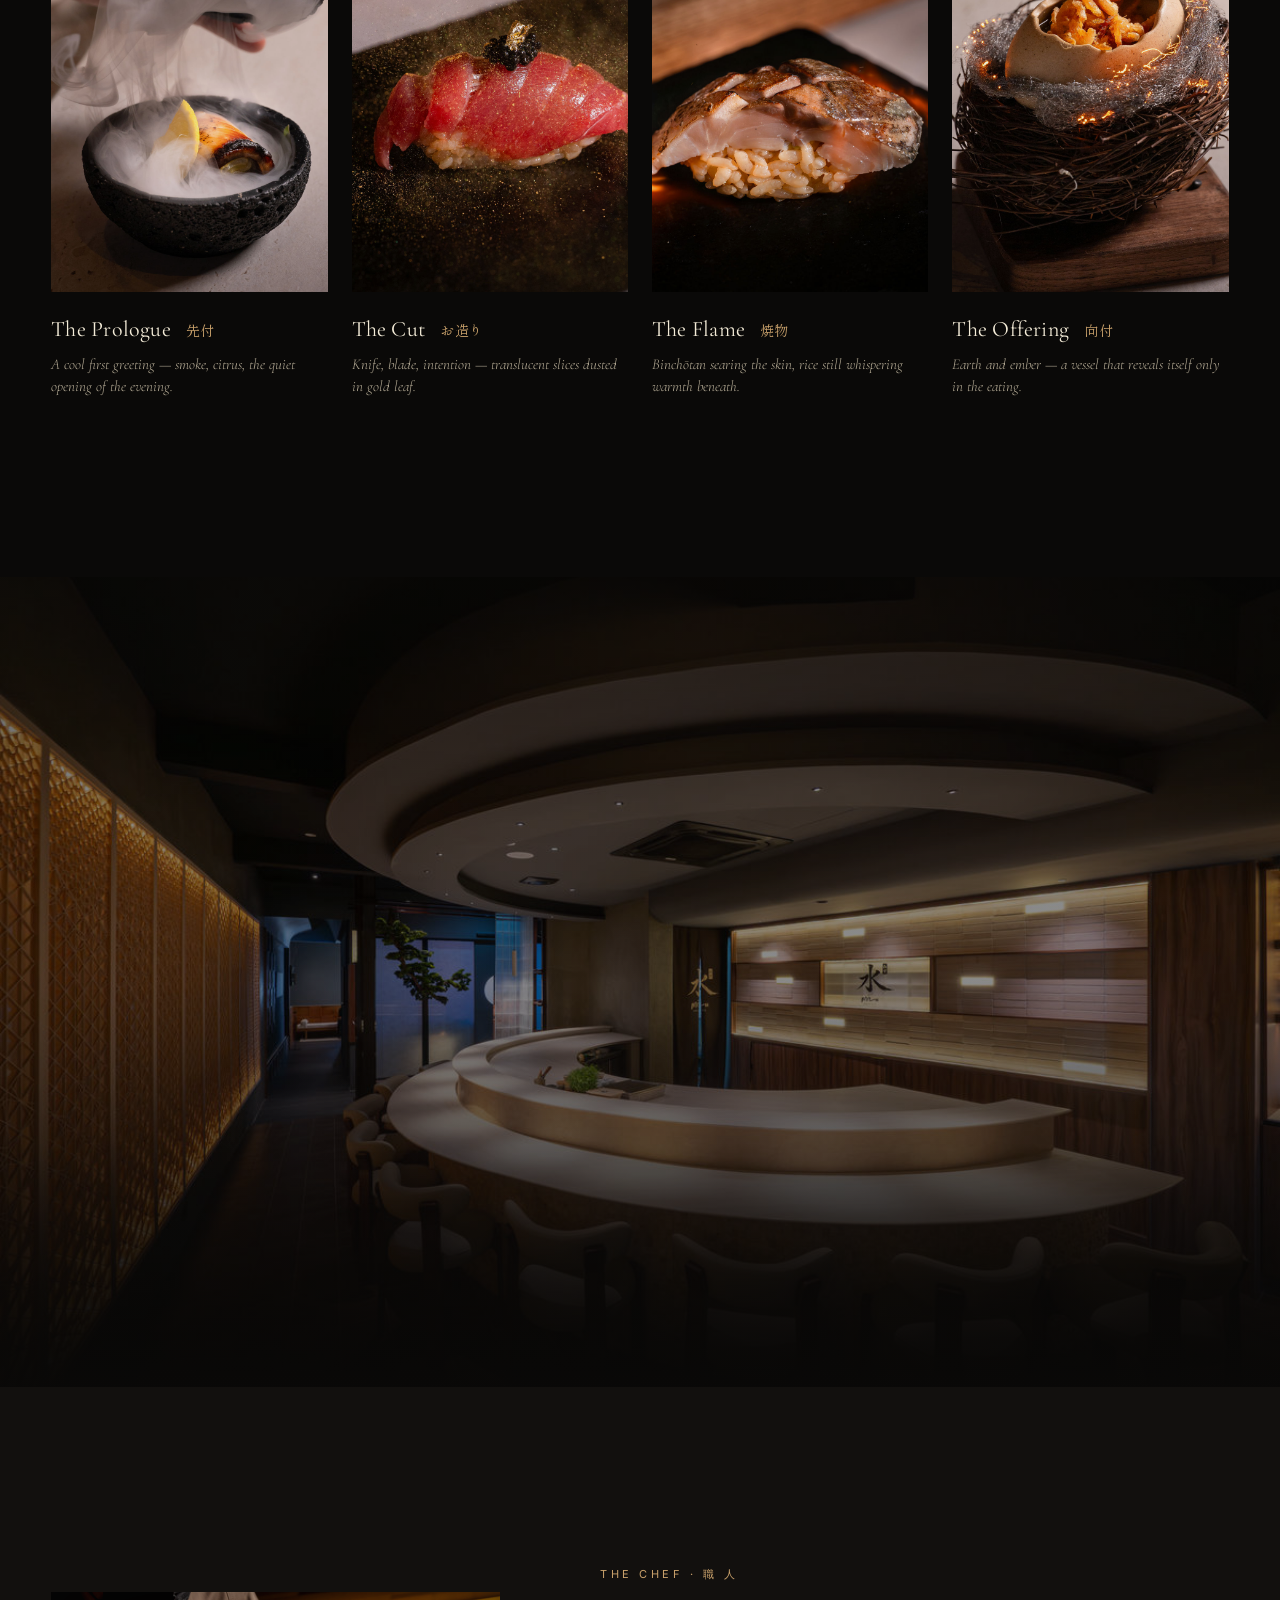
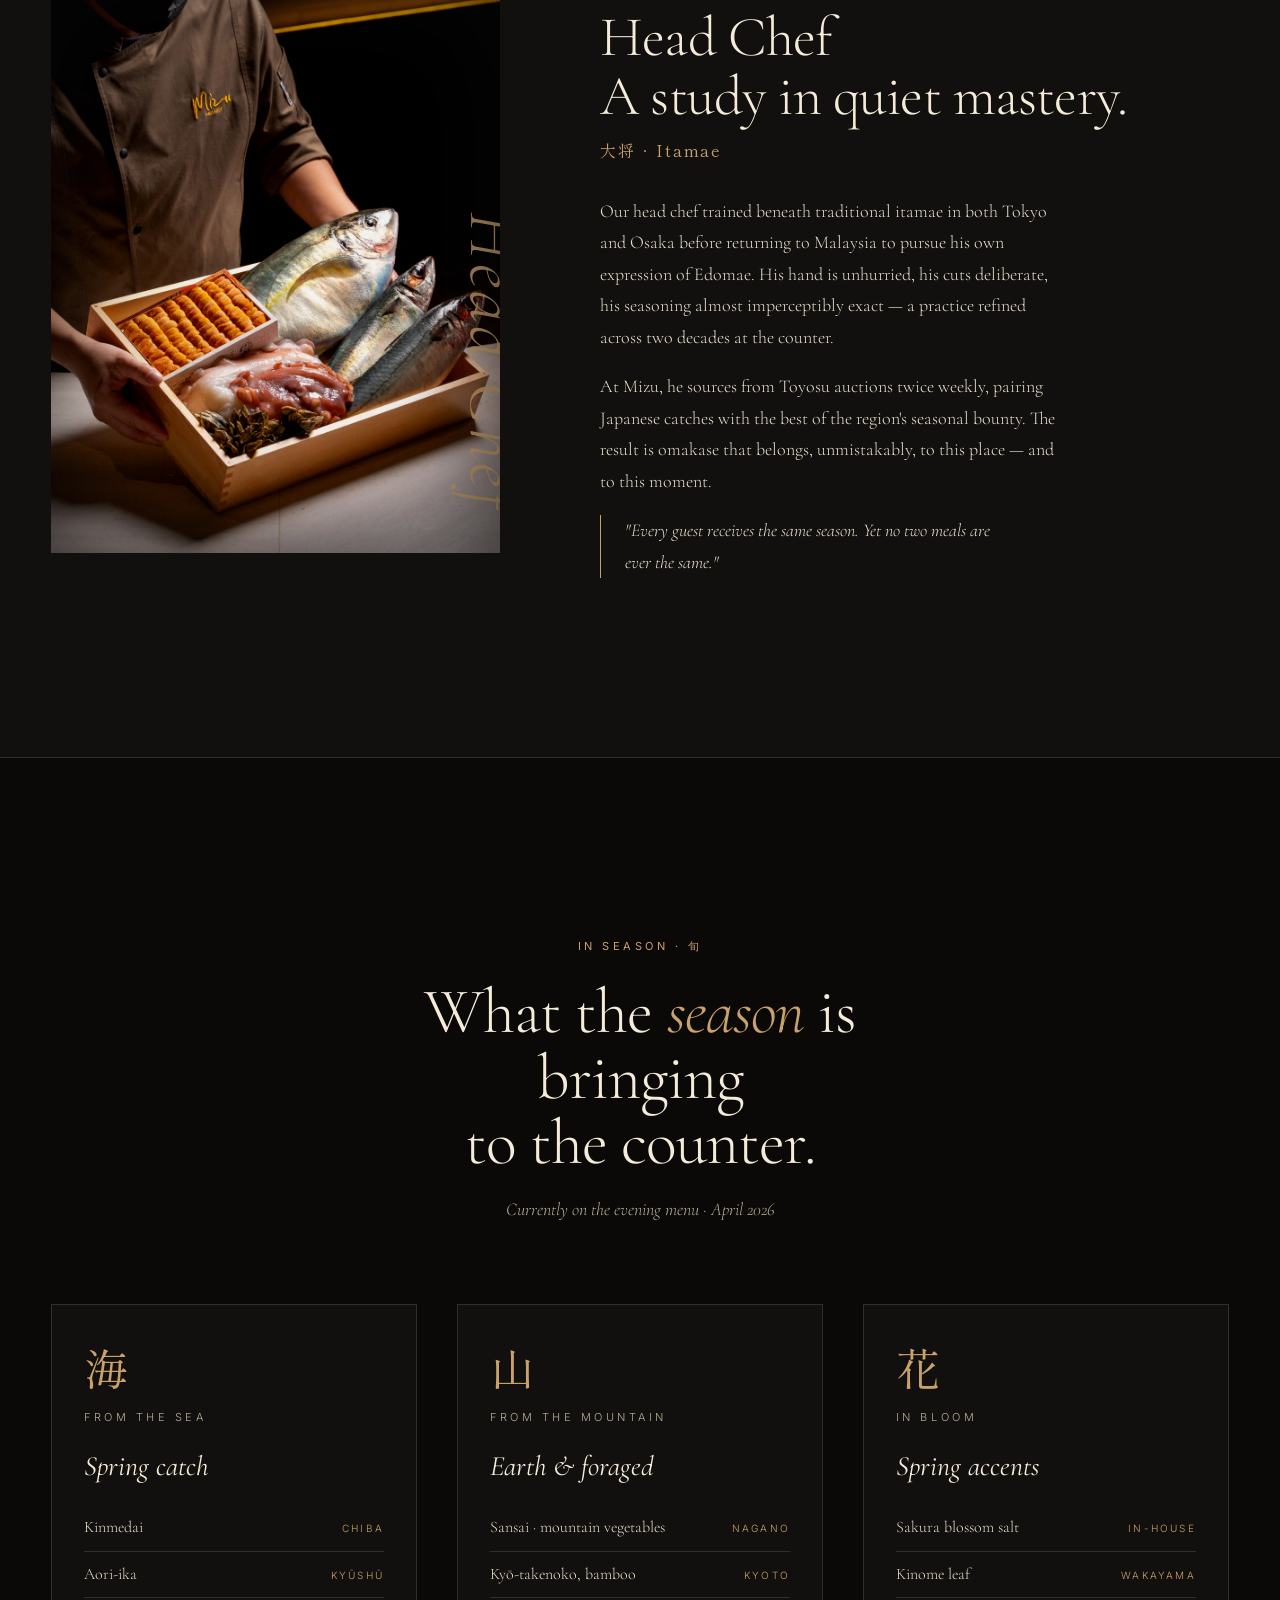
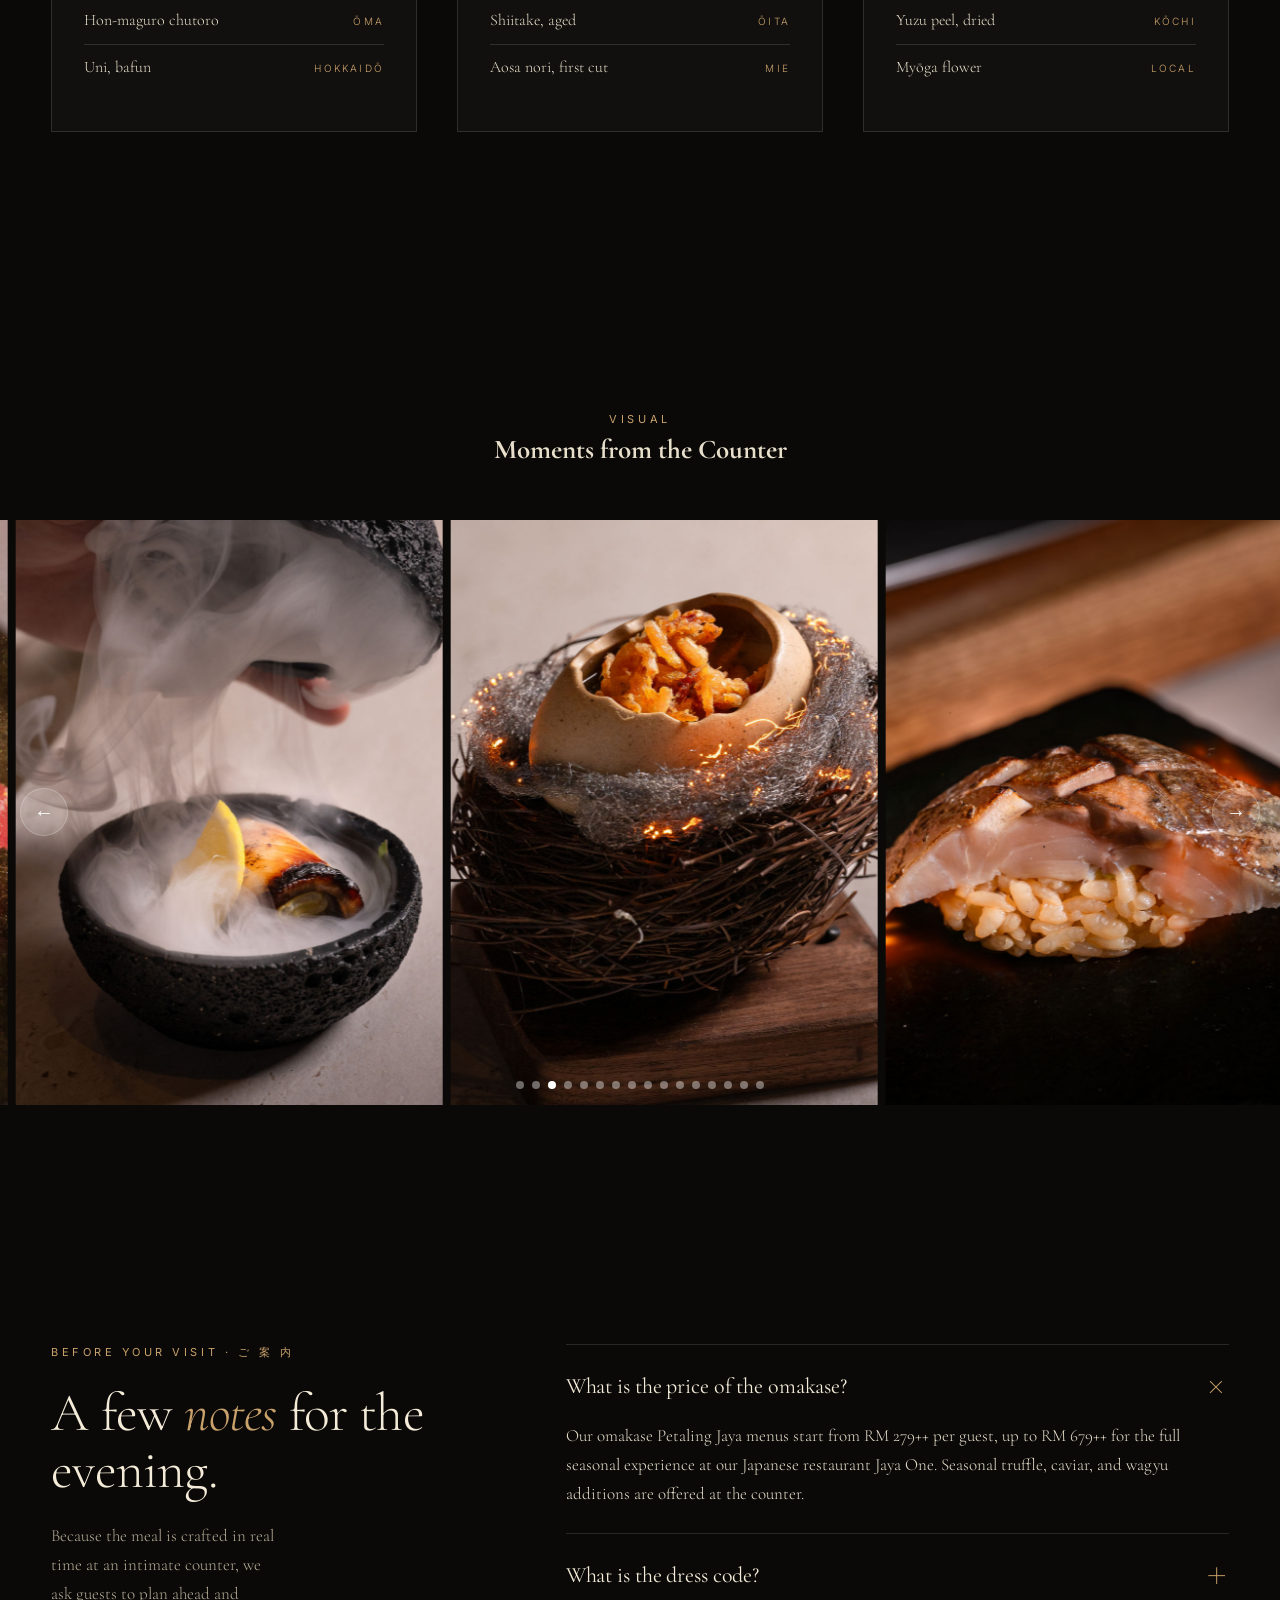
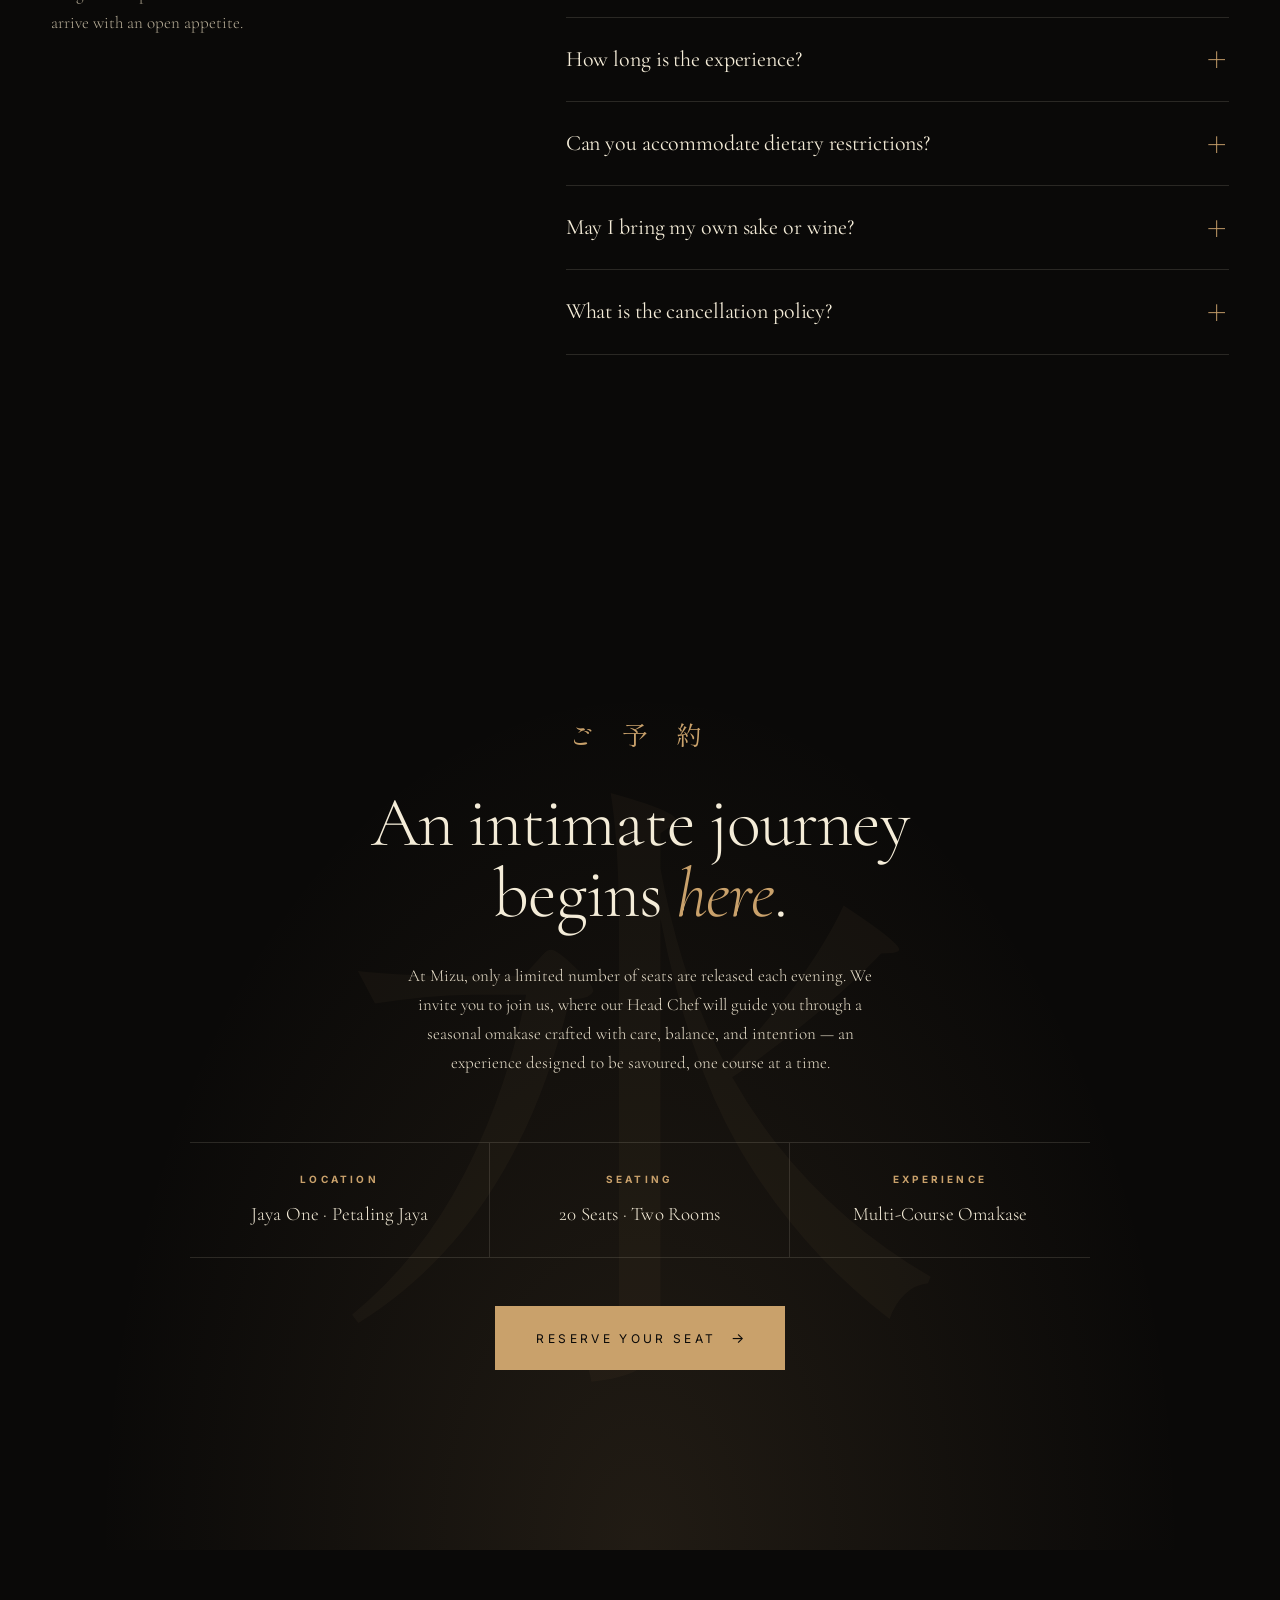
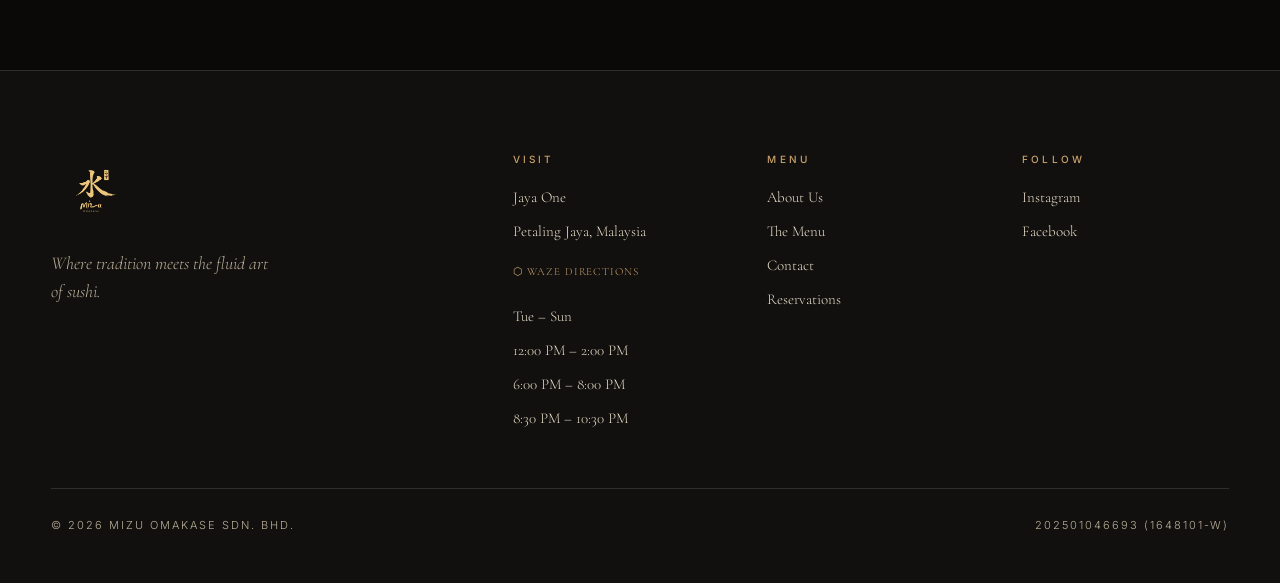
==== commit d38b9563: "Fix slider overflow causing horizontal scroll on mobile" ====
--- a/index.html
+++ b/index.html
@@ -617,9 +617,9 @@
 }
 
 /* ============ PHOTO GALLERY ============ */
-.gallery-slider { padding: 100px 0 60px; background: var(--ink); }
+.gallery-slider { padding: 100px 0 60px; background: var(--ink); overflow: hidden; }
 .gallery-inner { text-align: center; padding: 0 40px 48px; }
-.slider-wrap { position: relative; overflow: hidden; width: 100%; }
+.slider-wrap { position: relative; overflow: hidden; width: 100%; max-width: 100vw; }
 .slider-track { display: flex; gap: 8px; transition: transform 0.6s cubic-bezier(.77,0,.18,1); will-change: transform; }
 .slide { min-width: calc(100% / 3); height: 65vh; overflow: hidden; }
 @media (max-width: 768px) { .slide { min-width: 85%; } }
@@ -1408,3 +1408,4 @@
 </body>
 </html>
 
+
--- a/shared.css
+++ b/shared.css
@@ -30,7 +30,7 @@
 }
 
 * { margin: 0; padding: 0; box-sizing: border-box; }
-html { scroll-behavior: smooth; }
+html { scroll-behavior: smooth; overflow-x: hidden; max-width: 100%; }
 body {
   background: var(--ink);
   color: var(--bone);
@@ -433,3 +433,4 @@
   .hero-sub { font-size: 14px !important; max-width: 30ch; }
 }
 
+
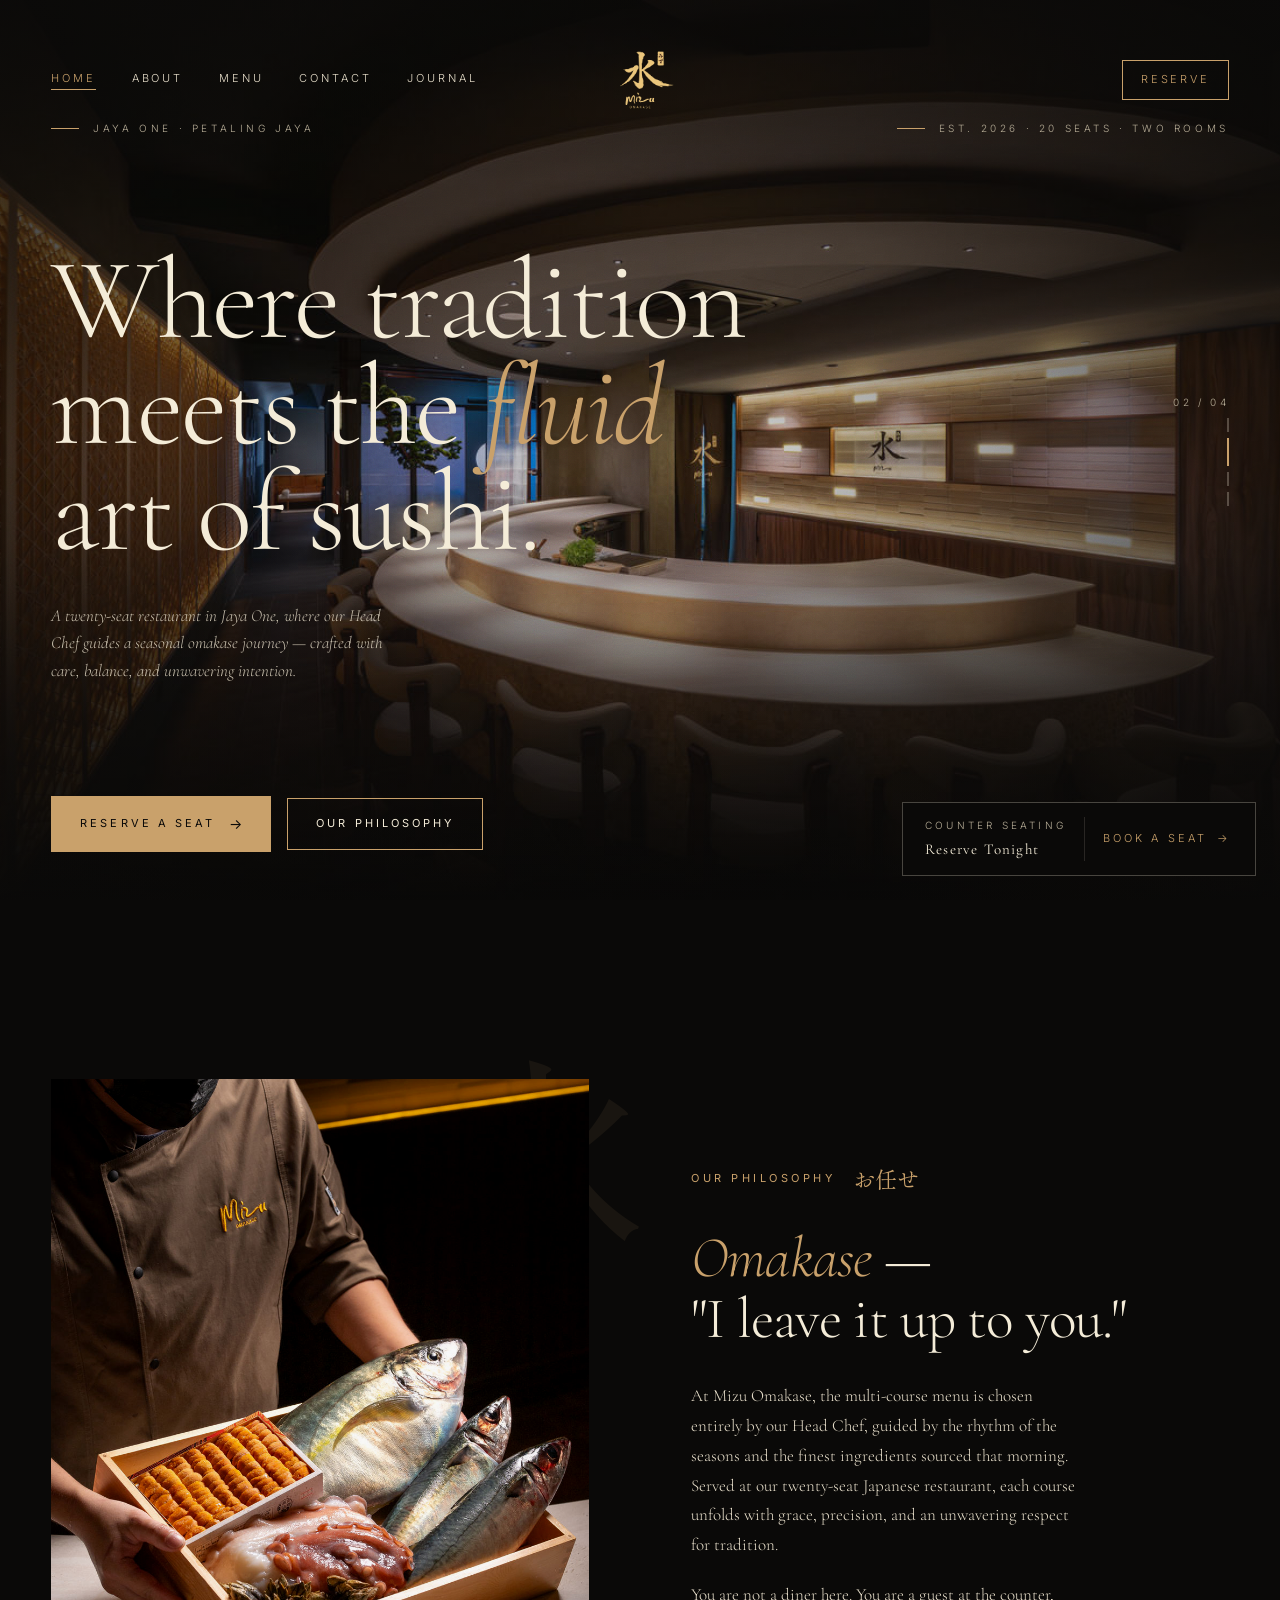
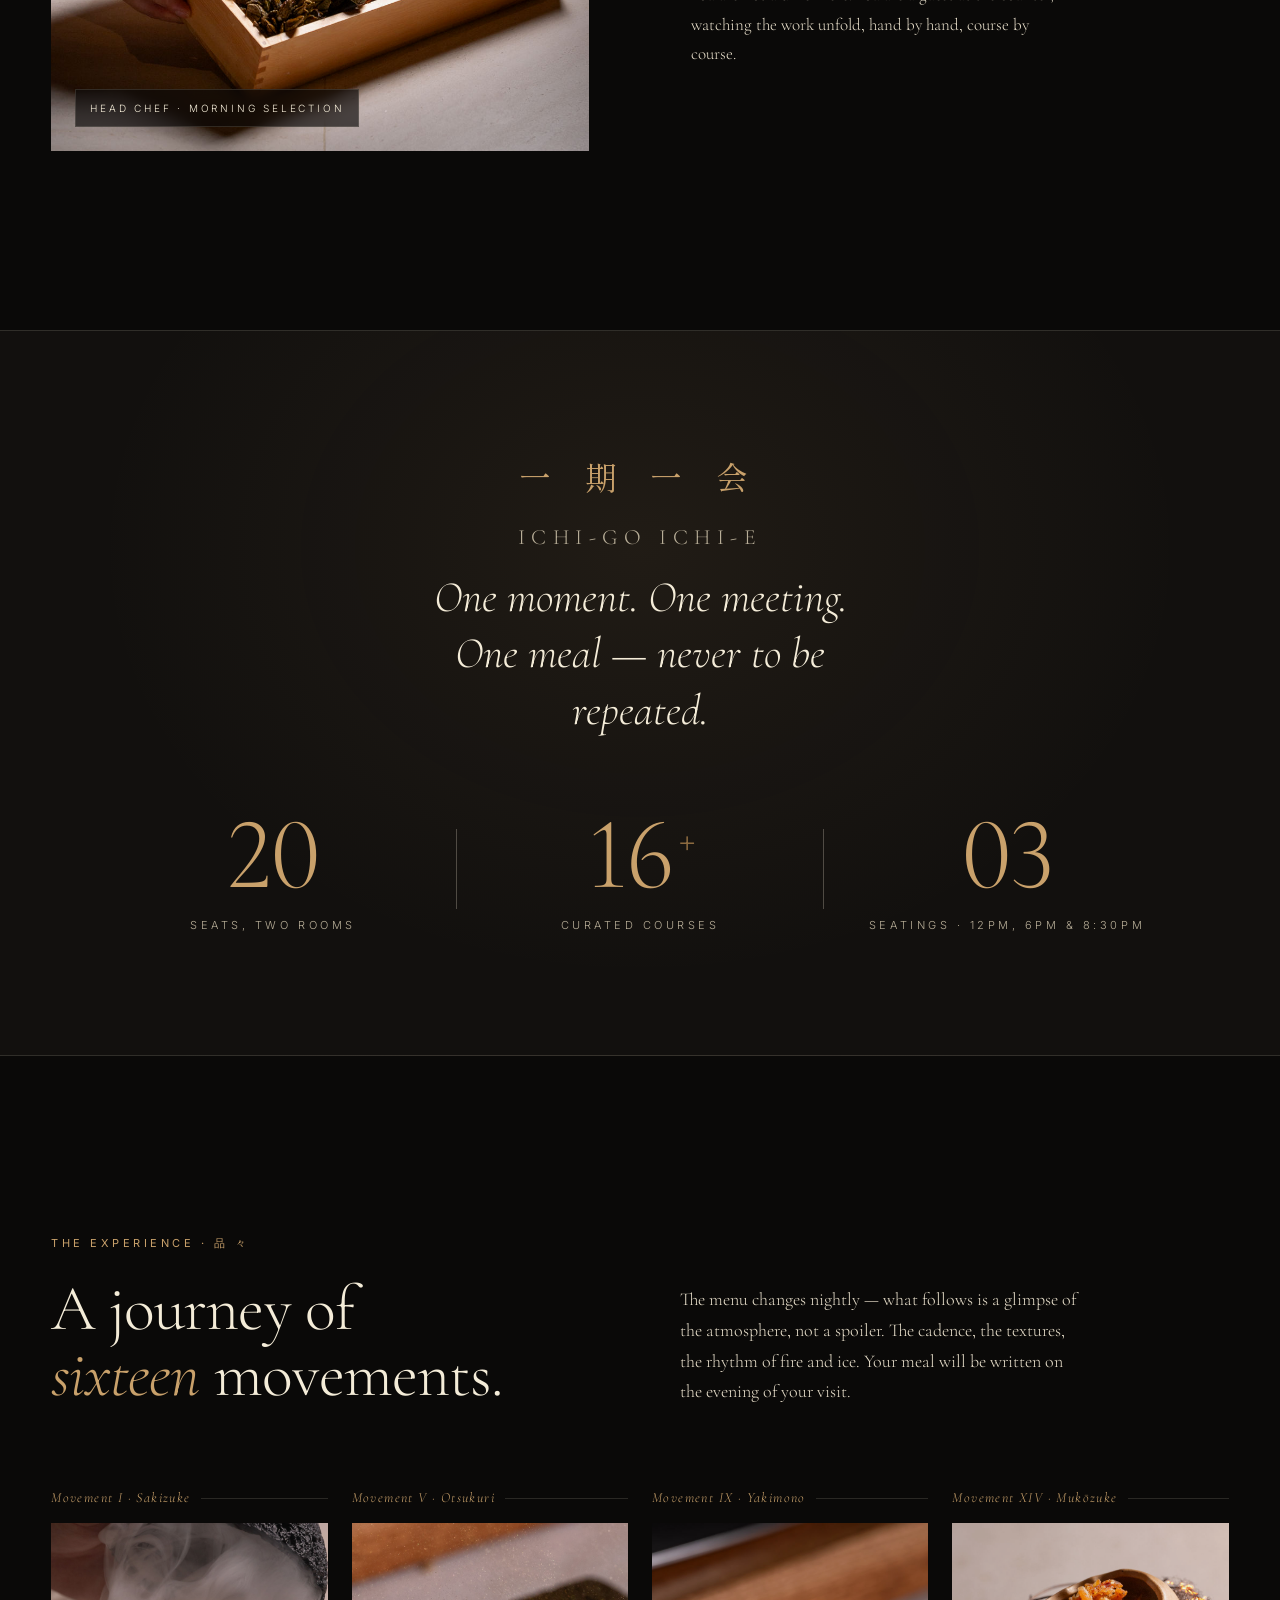
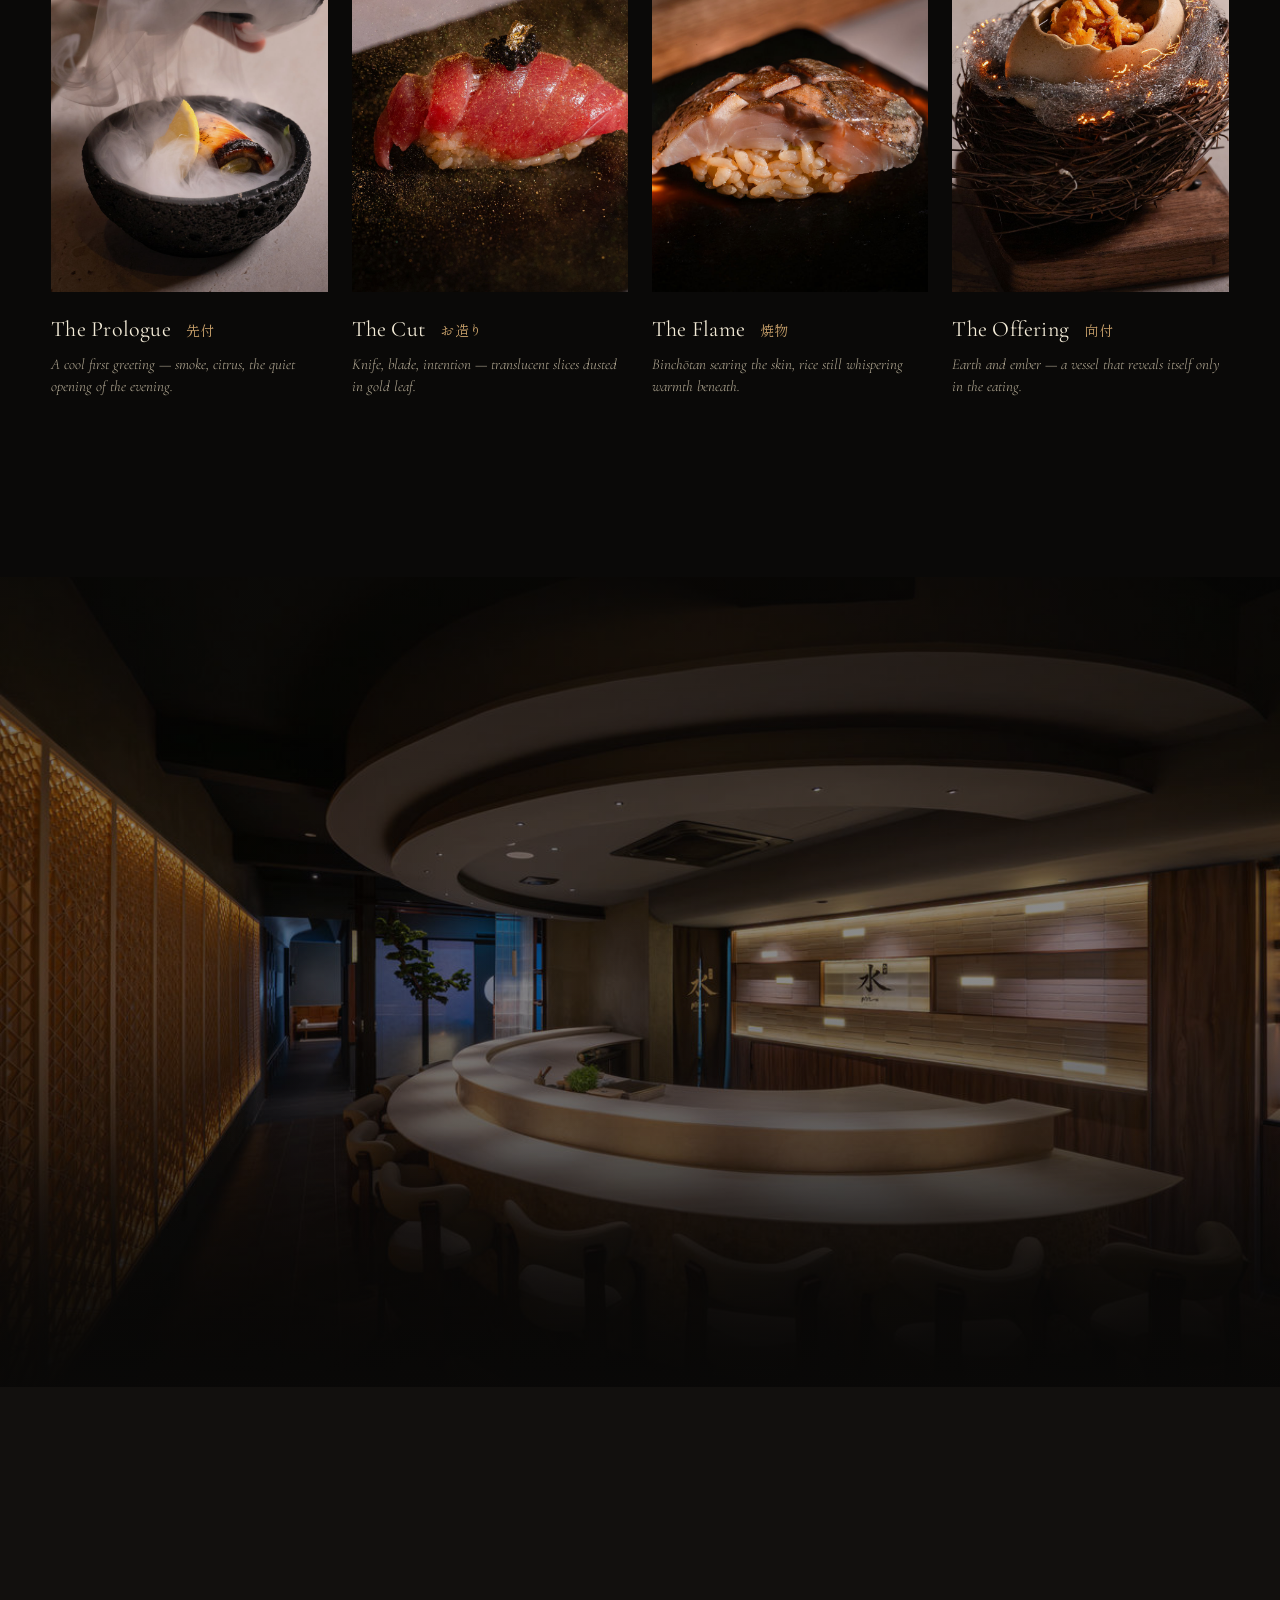
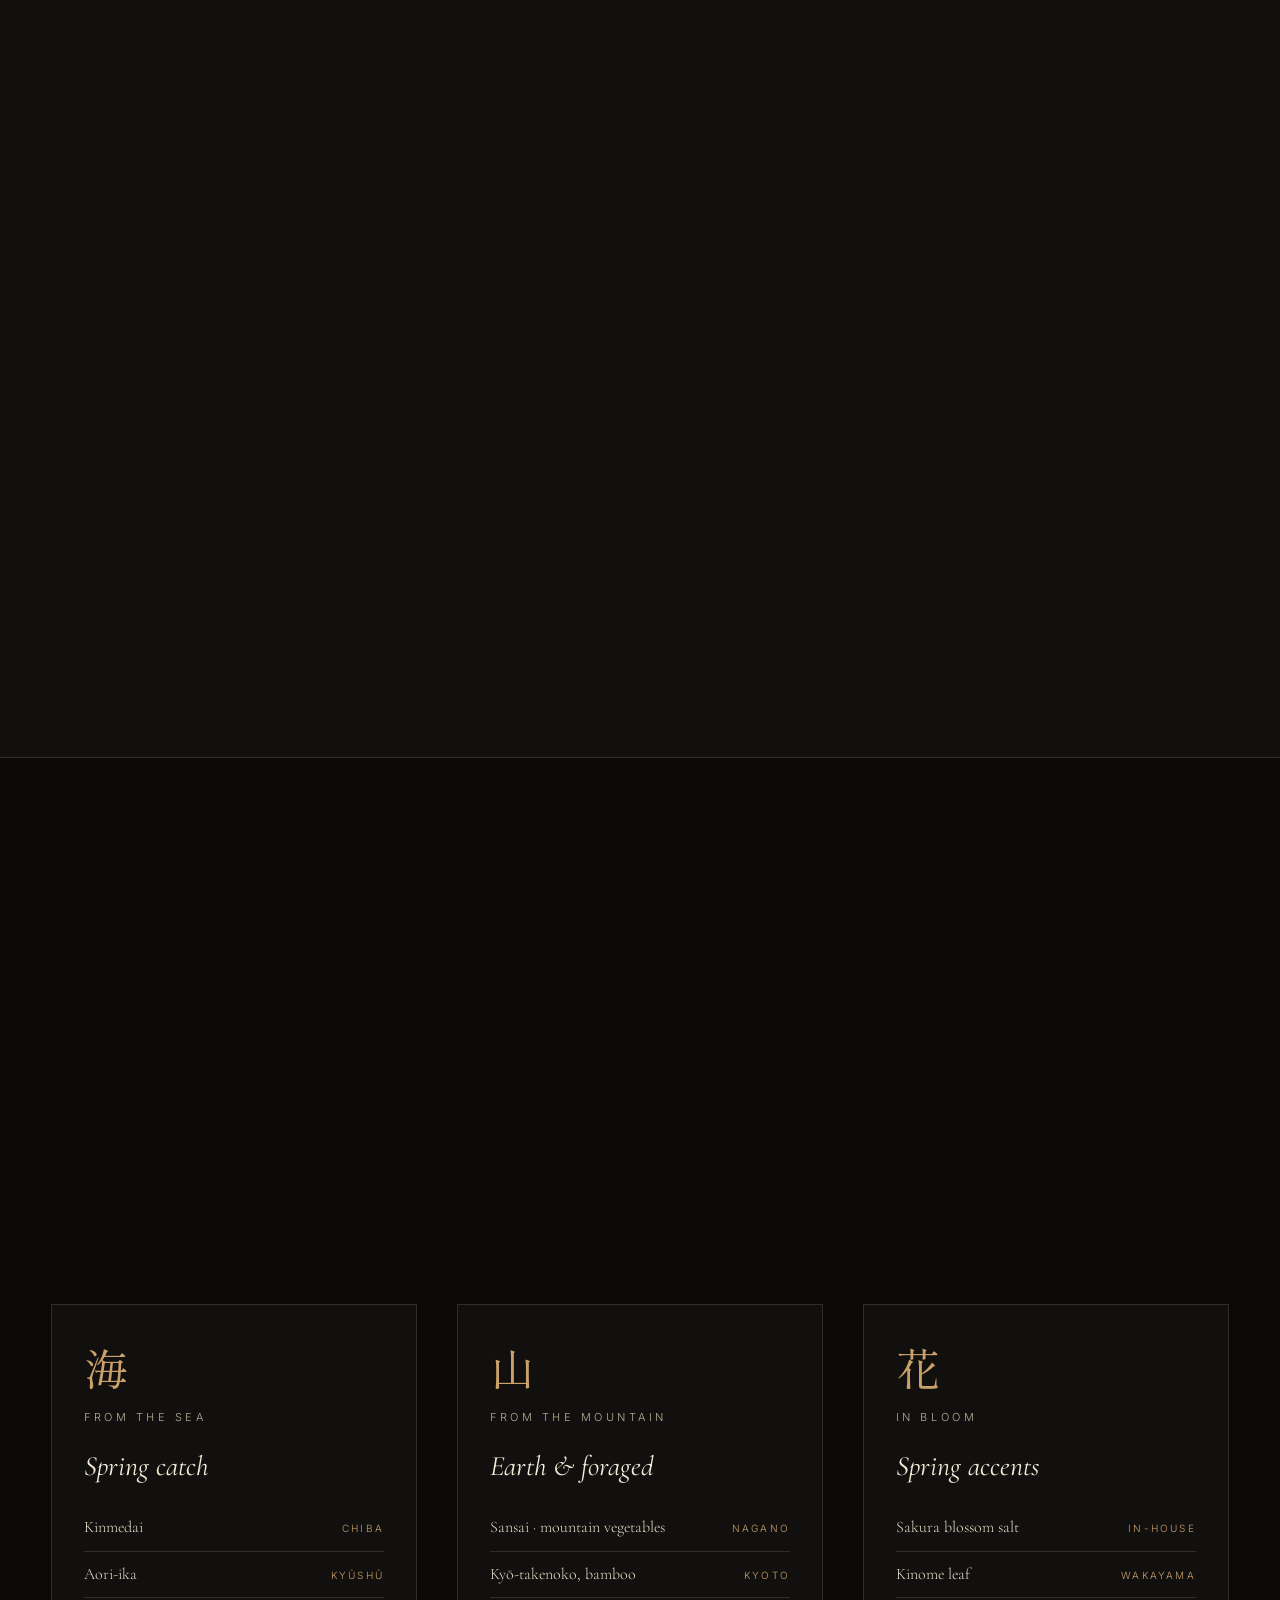
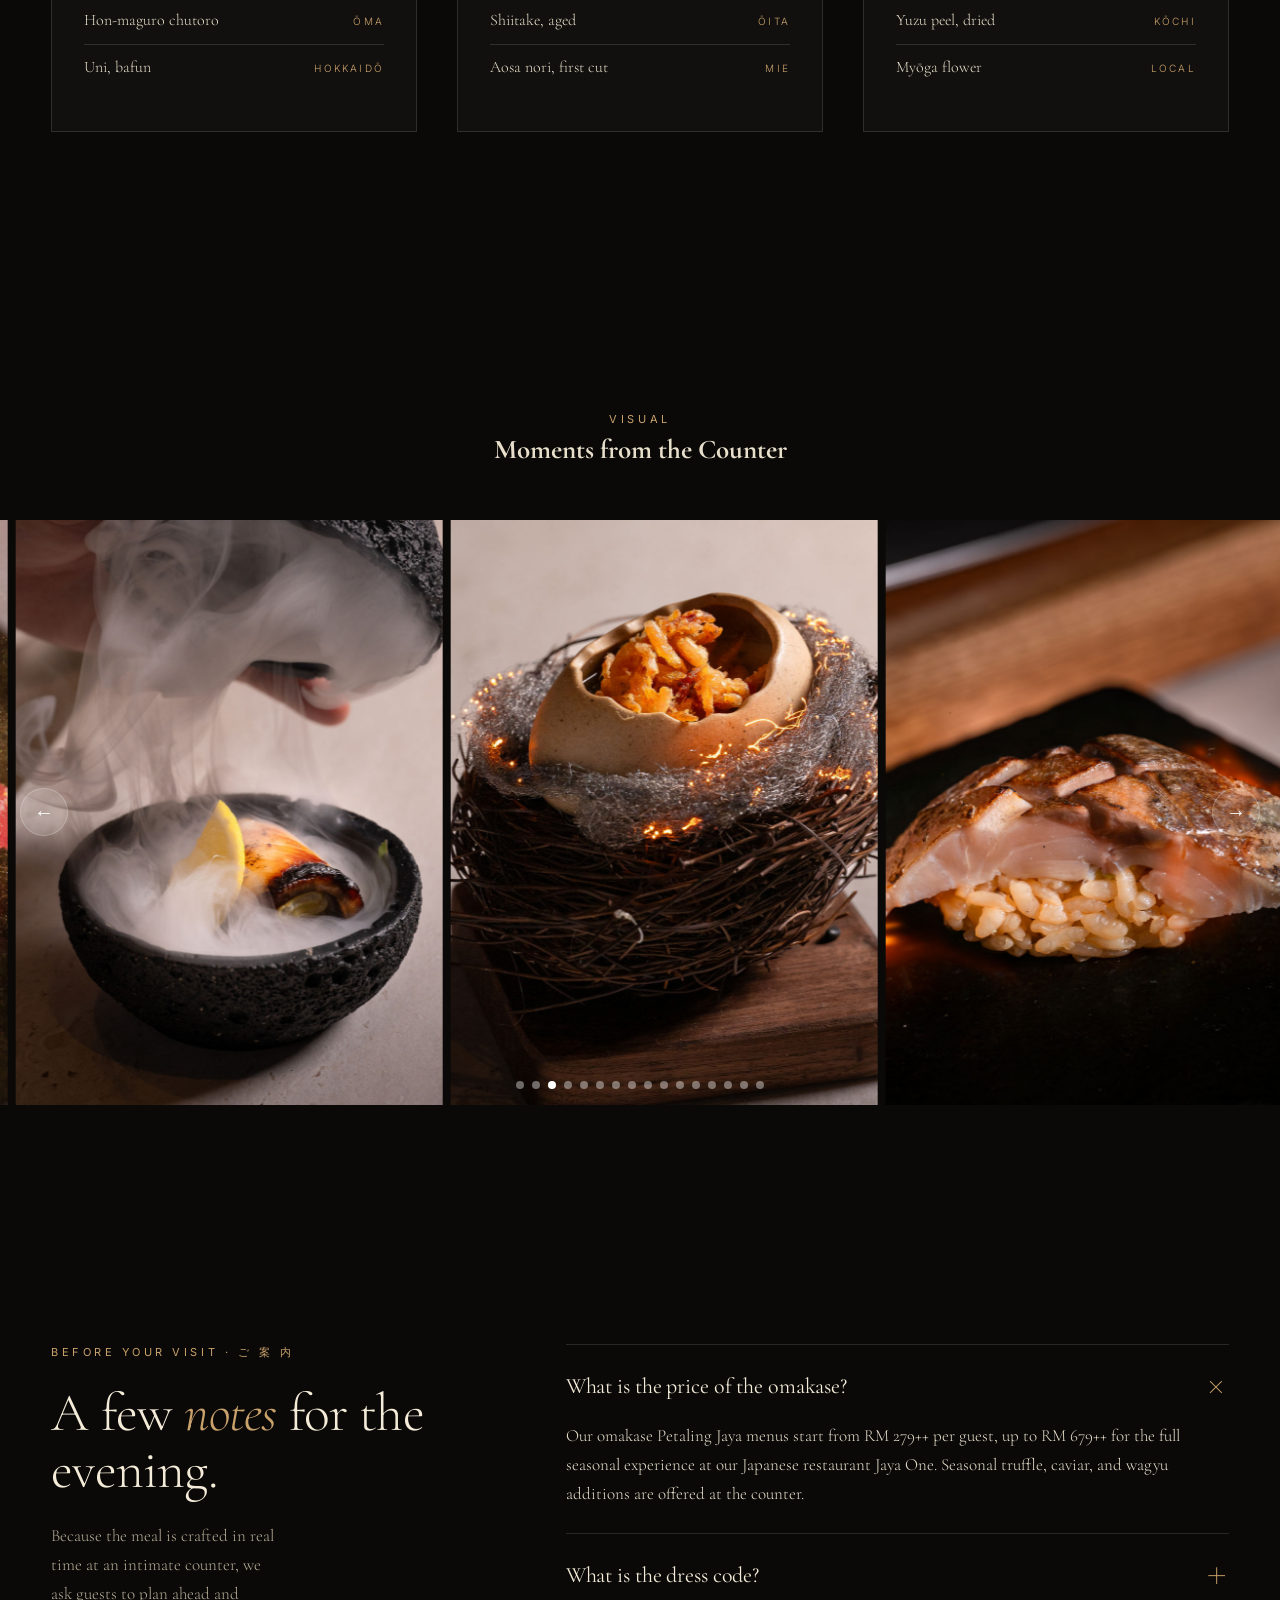
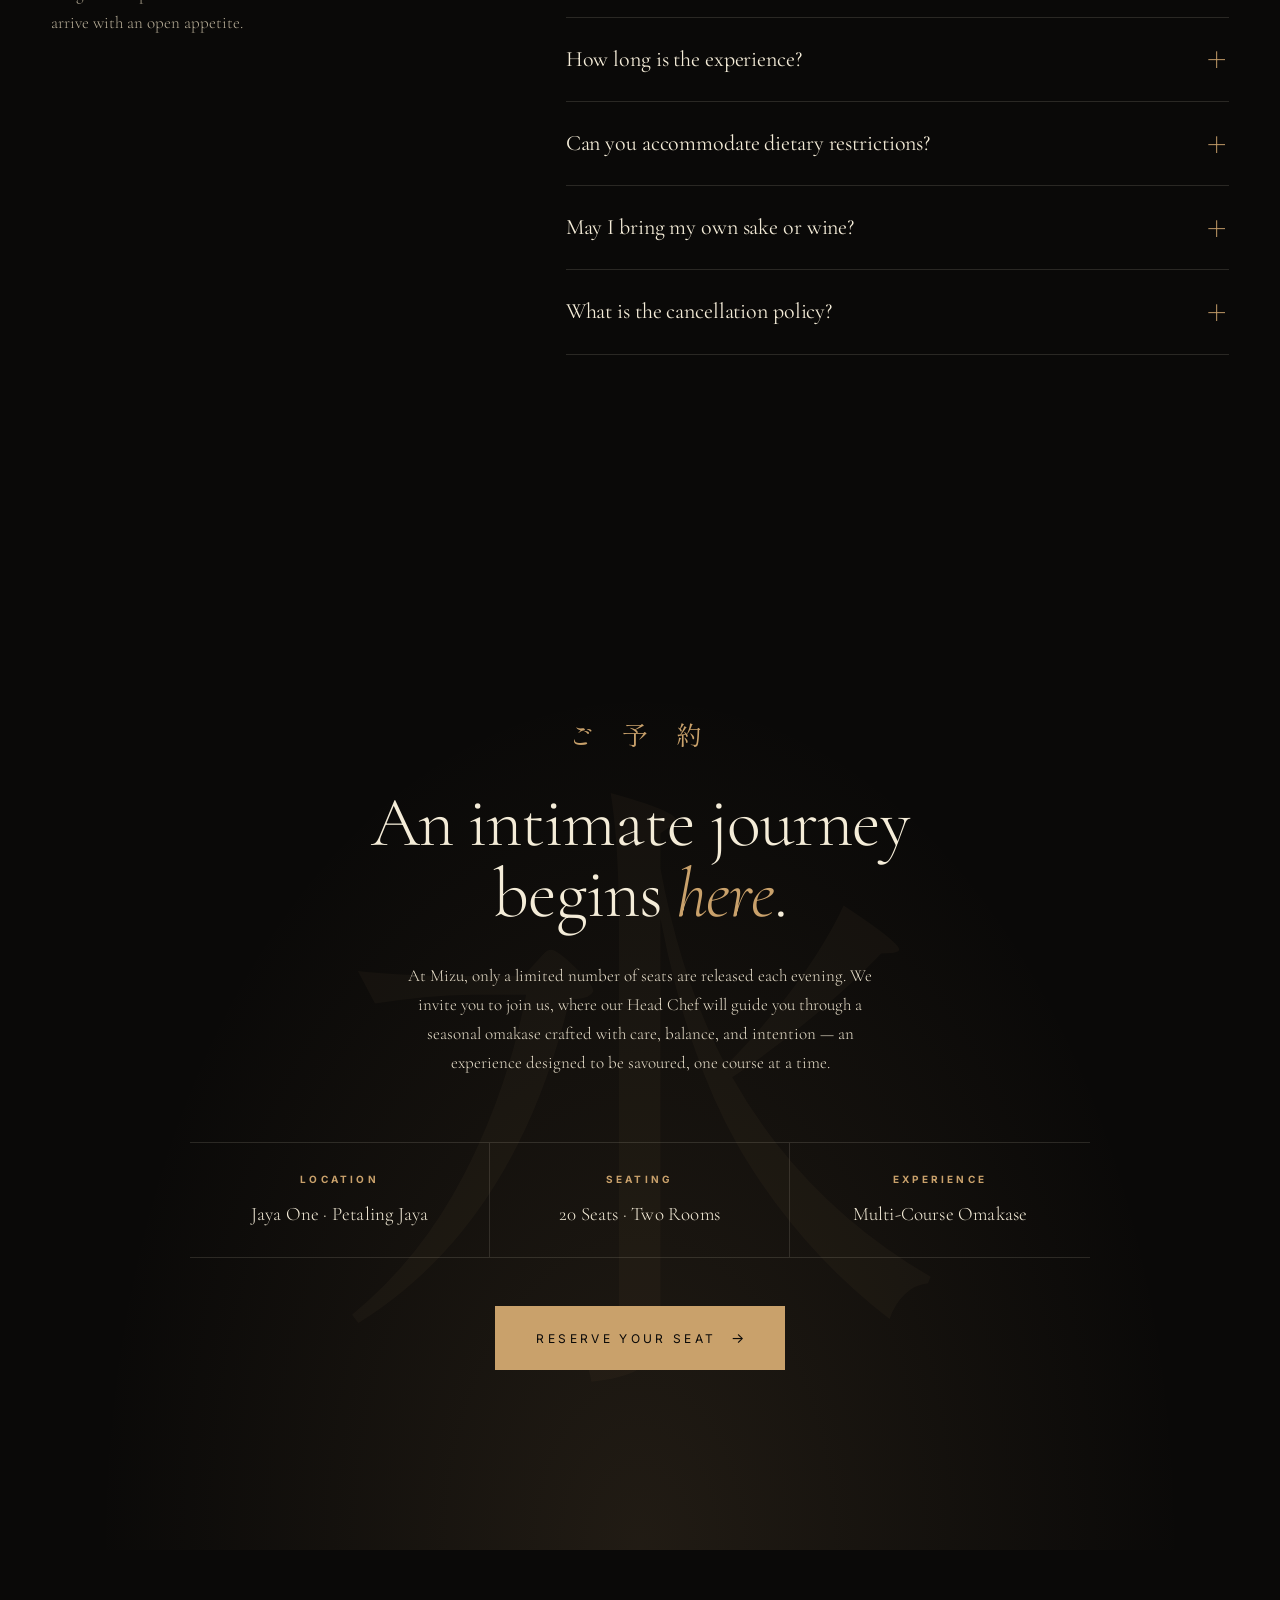
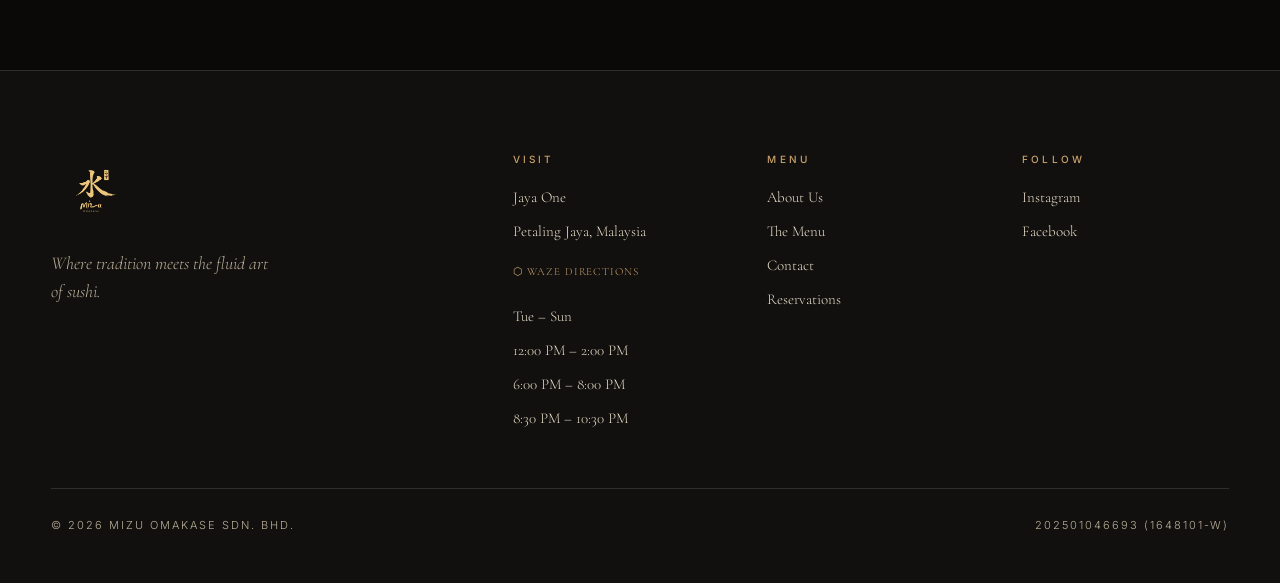
==== commit 6857cfee: "Mobile: remove hero-indicator from HTML, fix hero overflow" ====
--- a/index.html
+++ b/index.html
@@ -15,6 +15,8 @@
   height: 100vh;
   min-height: 720px;
   overflow: hidden;
+  max-width: 100vw;
+  width: 100%;
   background: var(--ink);
 }
 .hero-frames {
@@ -958,7 +960,7 @@
   <div class="hero-inner">
     <div class="hero-top">
       <div class="locale">Jaya One · Petaling Jaya</div>
-      <div class="locale" style="text-align:right;">Est. 2026 · 20 Seats · Two Rooms</div>
+      <div class="locale hero-locale-right" style="text-align:right;">Est. 2026 · 20 Seats · Two Rooms</div>
     </div>
 
     <div class="hero-center">
@@ -976,11 +978,6 @@
       <div class="hero-ctas">
         <a href="https://reservation.umai.io/en/widget/mizu-omakase" class="btn btn-solid"><span>Reserve a Seat</span><span class="arrow">→</span></a>
         <a href="about.html" class="btn"><span>Our Philosophy</span></a>
-      </div>
-
-      <div class="hero-indicator">
-        <span>Scroll</span>
-        <span class="tick"></span>
       </div>
     </div>
   </div>
--- a/shared.css
+++ b/shared.css
@@ -433,4 +433,41 @@
   .hero-sub { font-size: 14px !important; max-width: 30ch; }
 }
 
-
+@media (max-width: 600px) {
+  /* Lock page width — nothing bleeds out */
+  body, html { overflow-x: hidden; max-width: 100%; }
+
+  /* Hero fixes */
+  .hero-indicator { display: none !important; }
+  .hero-frame-counter { display: none !important; }
+  .hero-locale-right { display: none !important; }
+  .hero-bottom {
+    flex-direction: column;
+    align-items: flex-start;
+    gap: 20px;
+    justify-content: flex-start;
+  }
+  .hero-ctas {
+    flex-wrap: wrap;
+    gap: 12px;
+    width: 100%;
+  }
+  .hero-ctas .btn {
+    flex: 1;
+    min-width: 0;
+    text-align: center;
+    justify-content: center;
+  }
+  .hero-sub {
+    font-size: 13px !important;
+    max-width: 28ch;
+    margin-top: 20px;
+  }
+  .hero-inner {
+    padding-left: 20px;
+    padding-right: 20px;
+    overflow: hidden;
+  }
+}
+
+
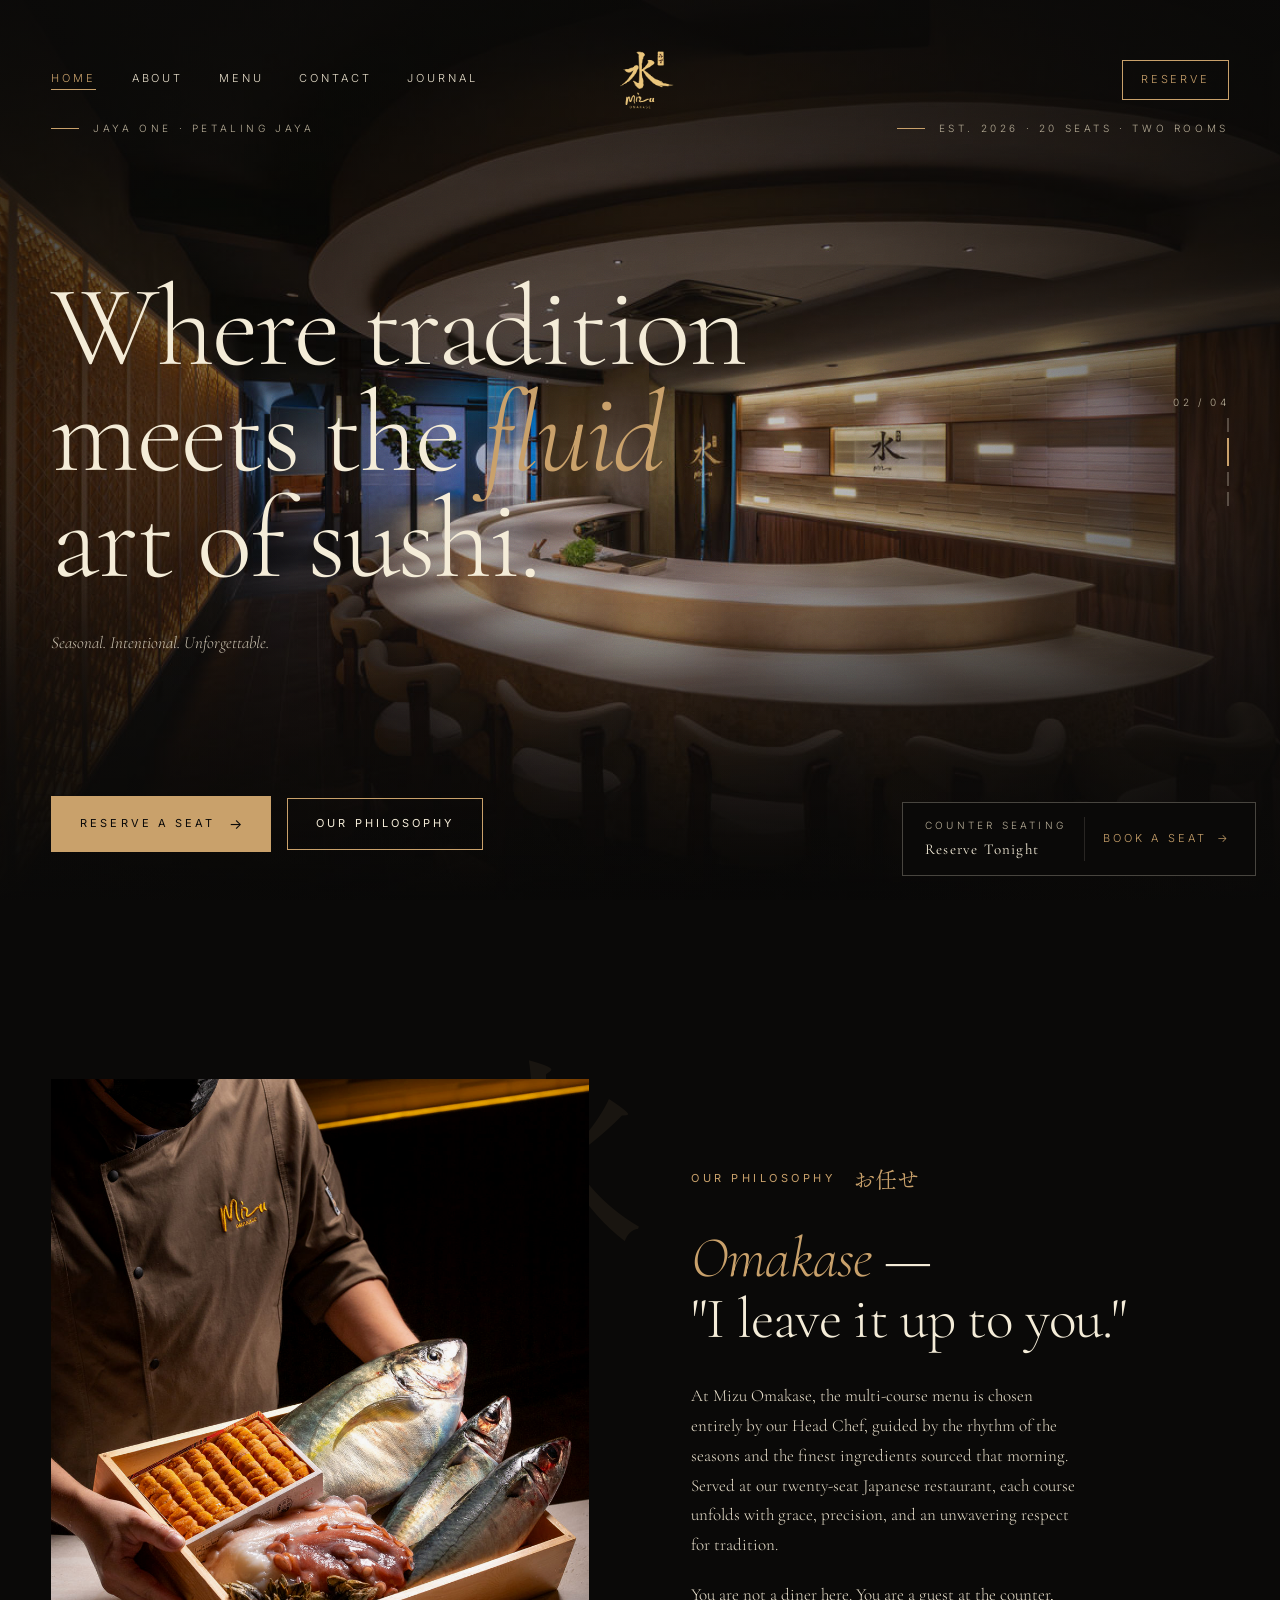
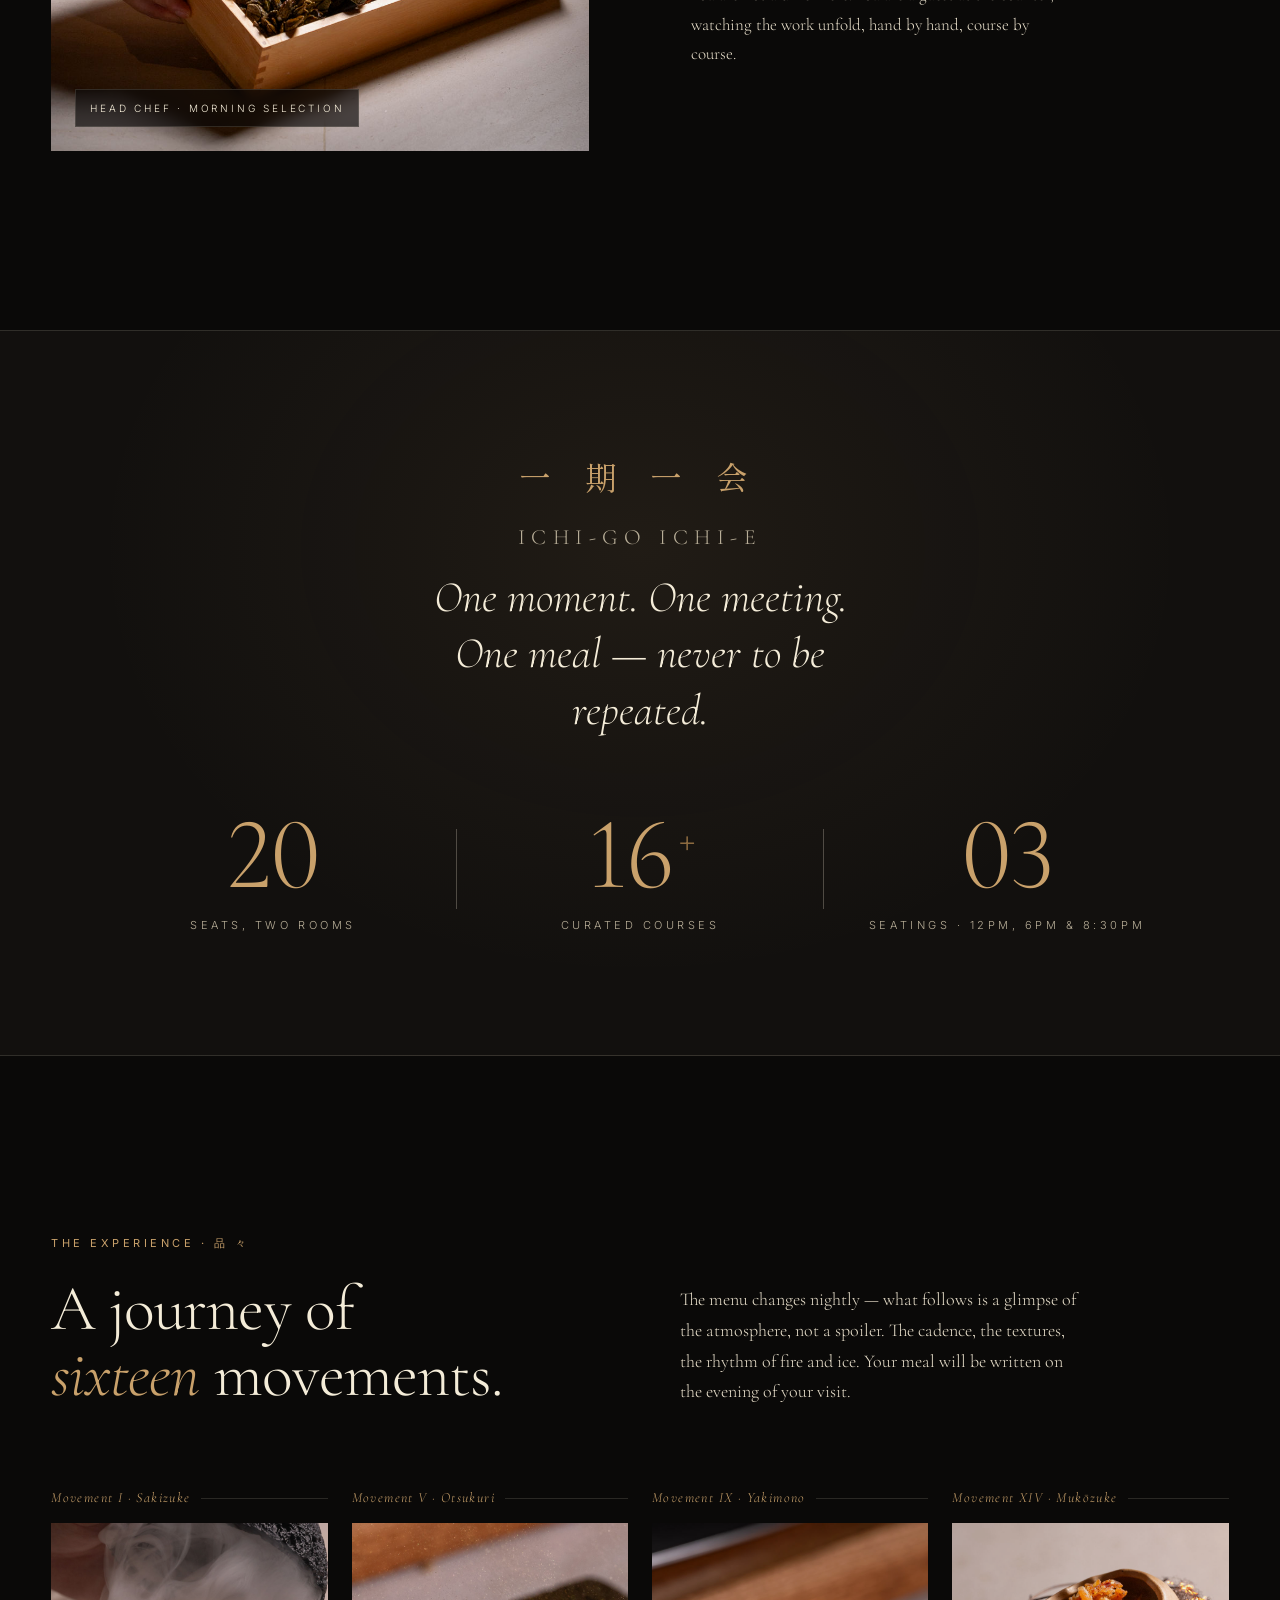
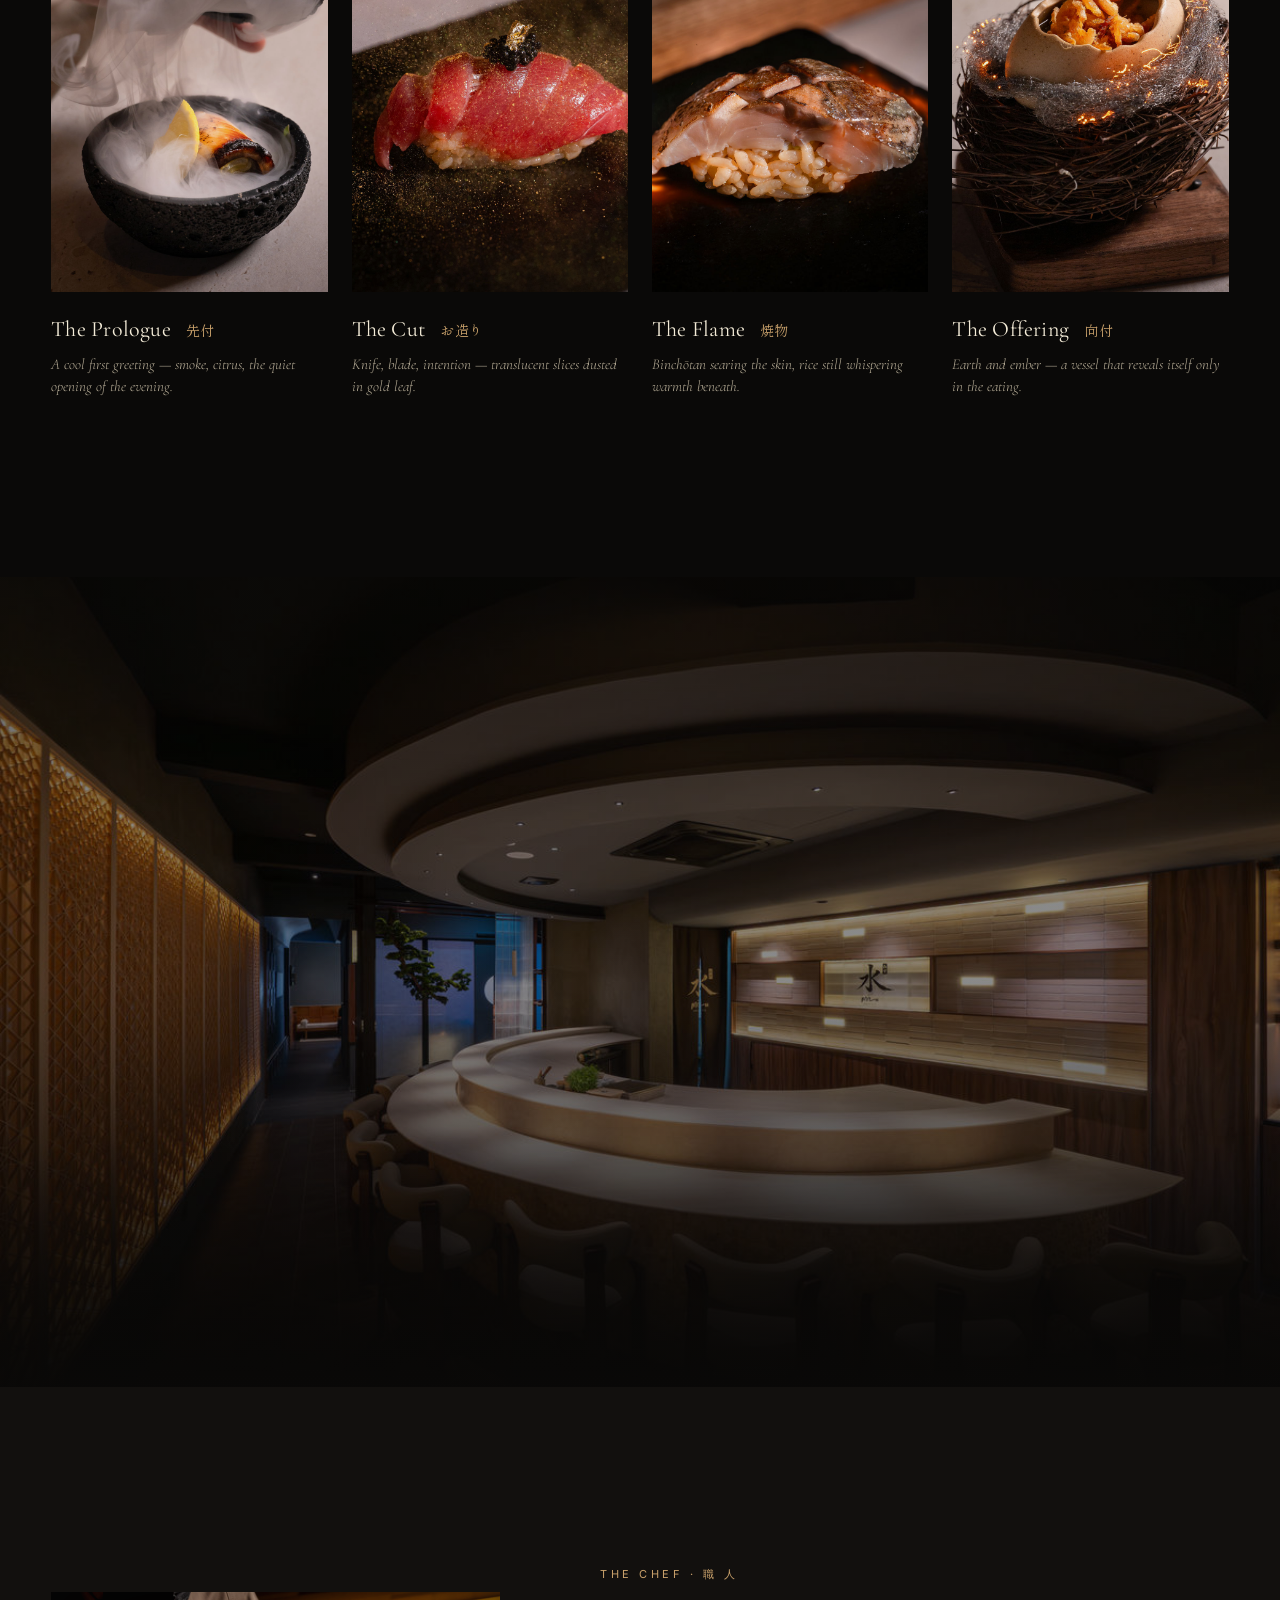
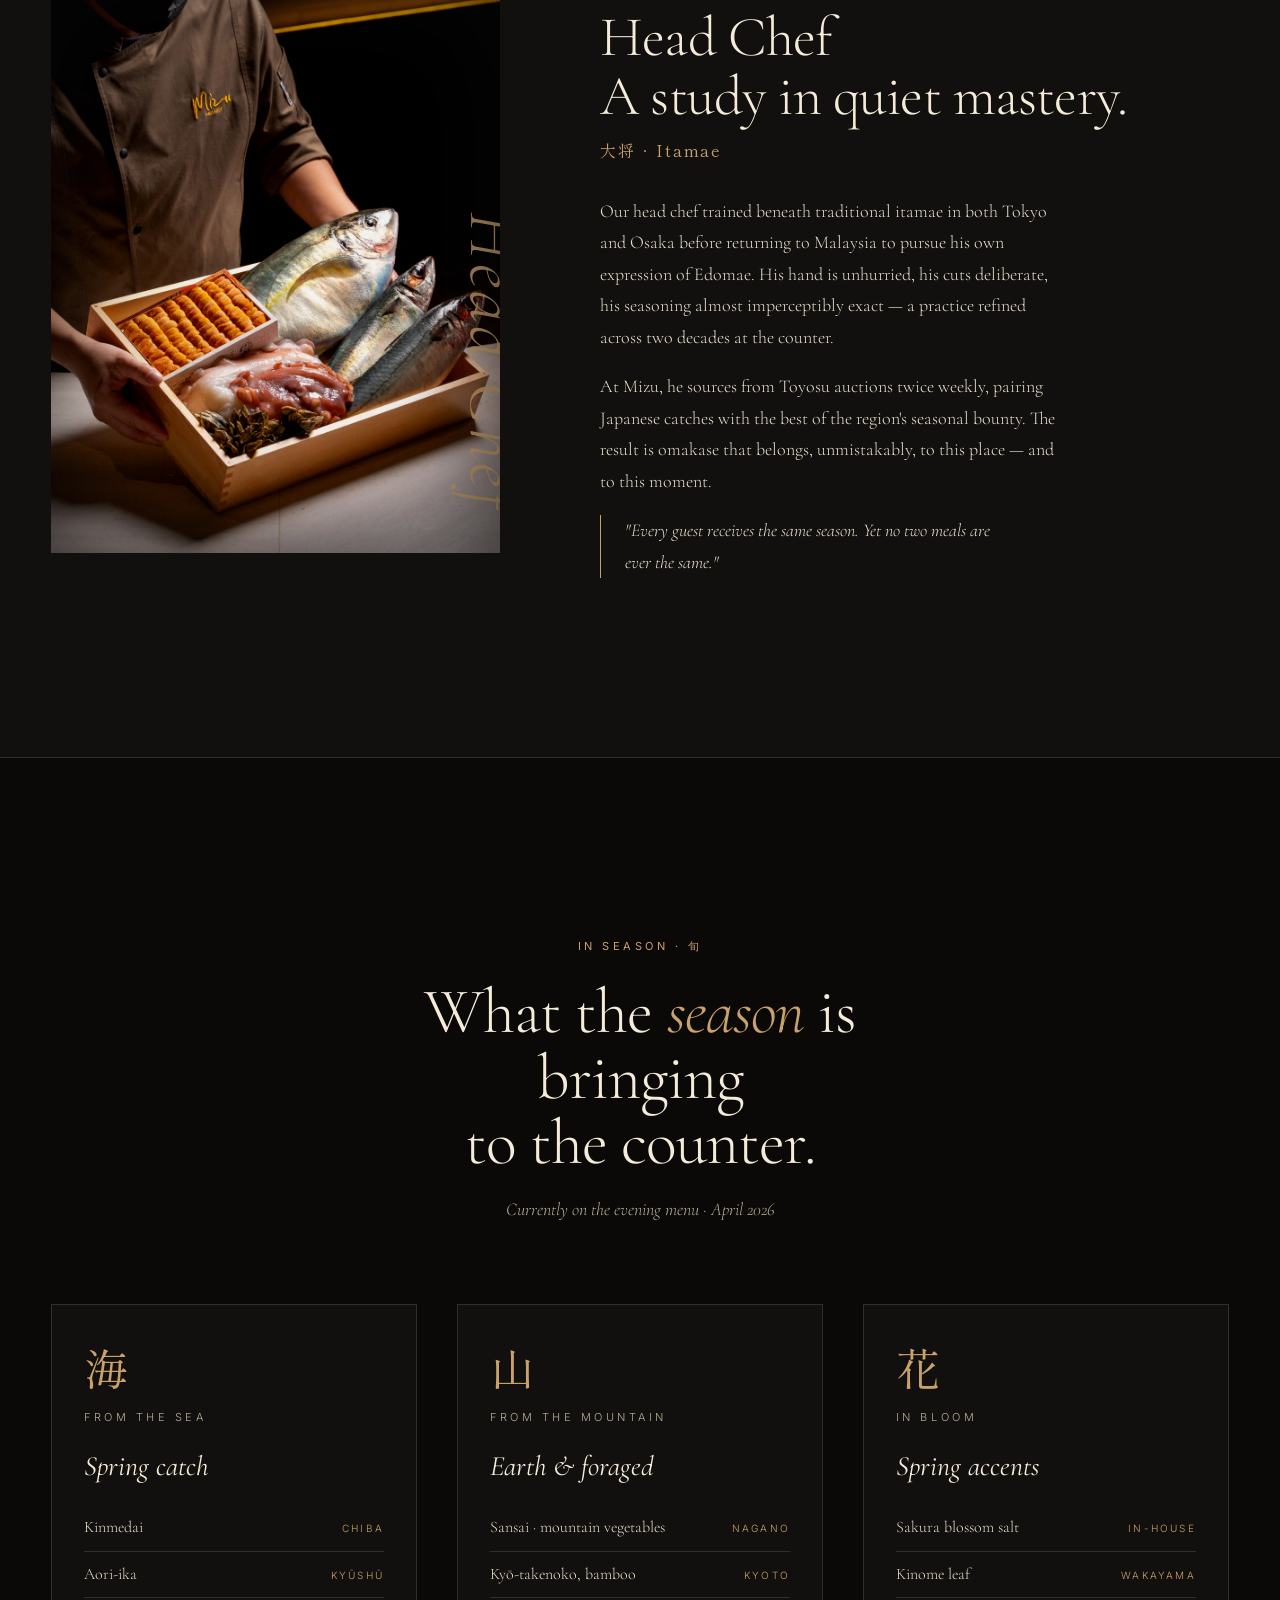
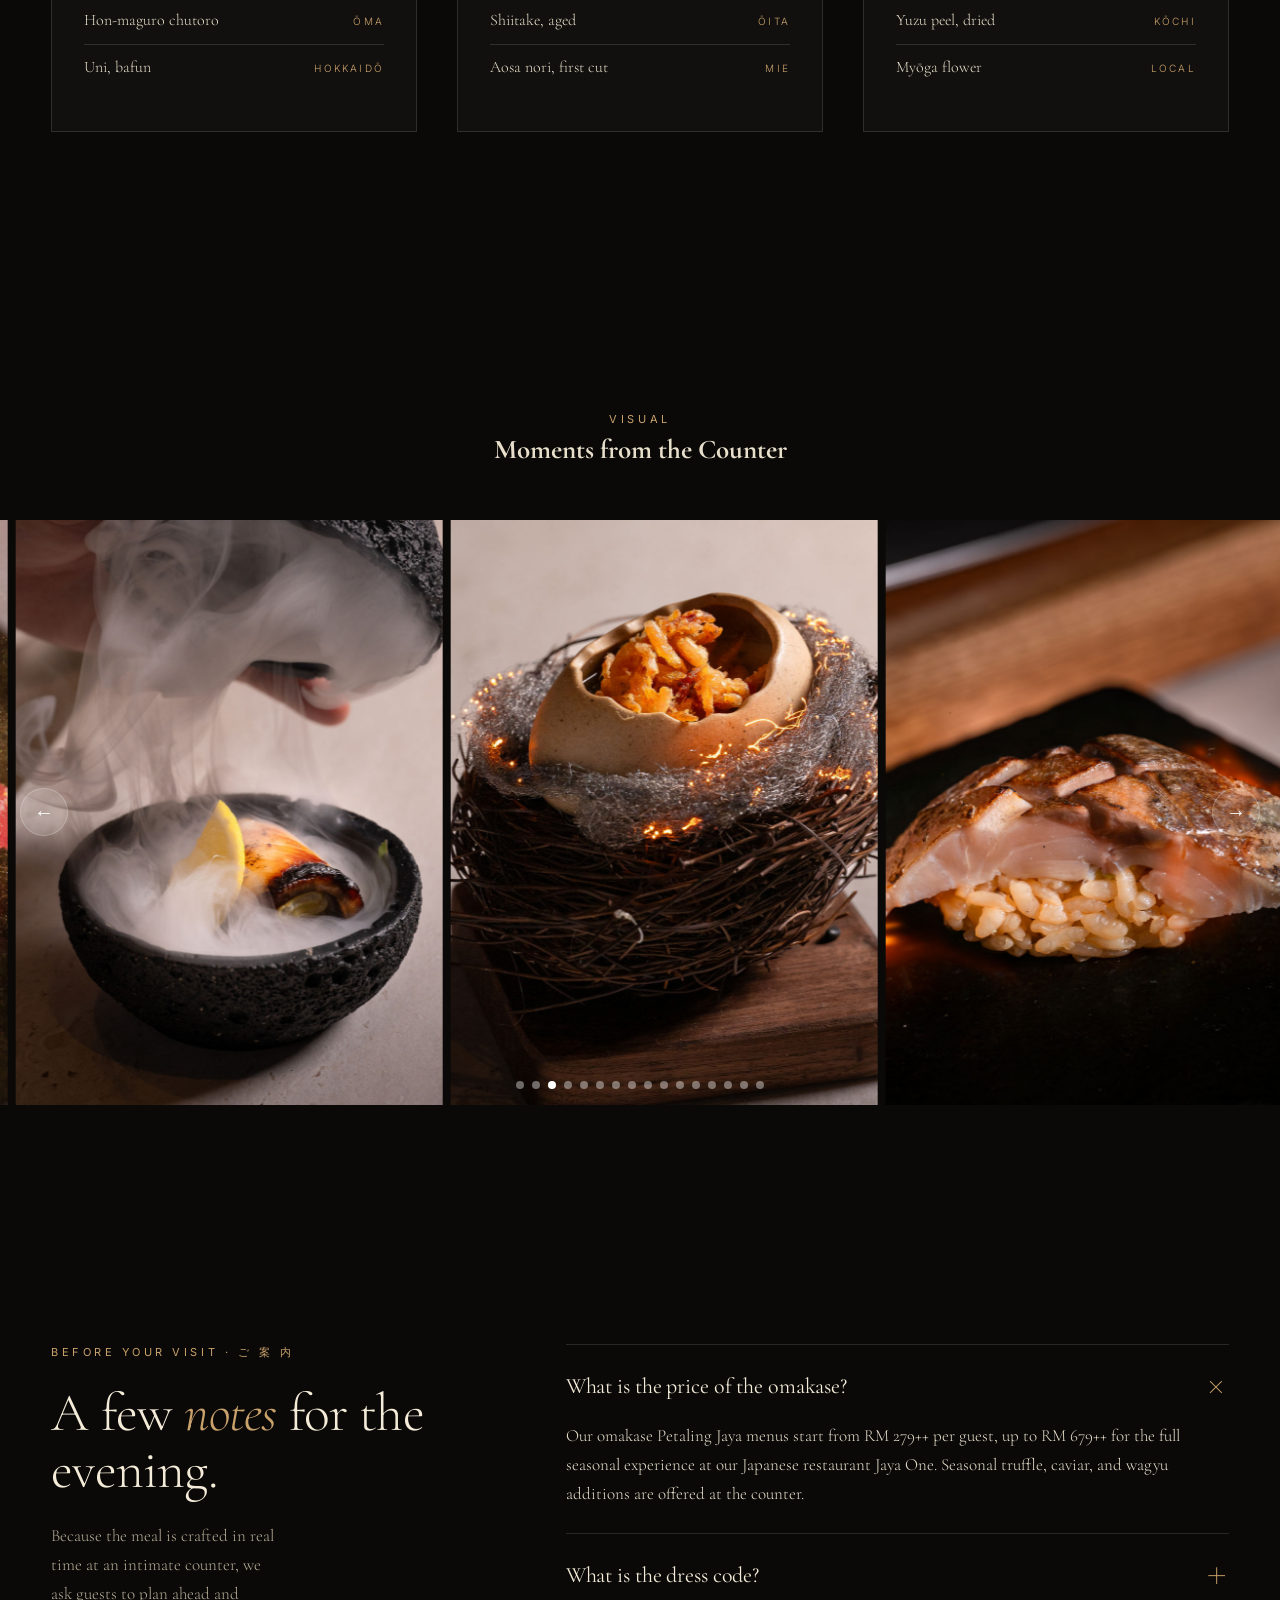
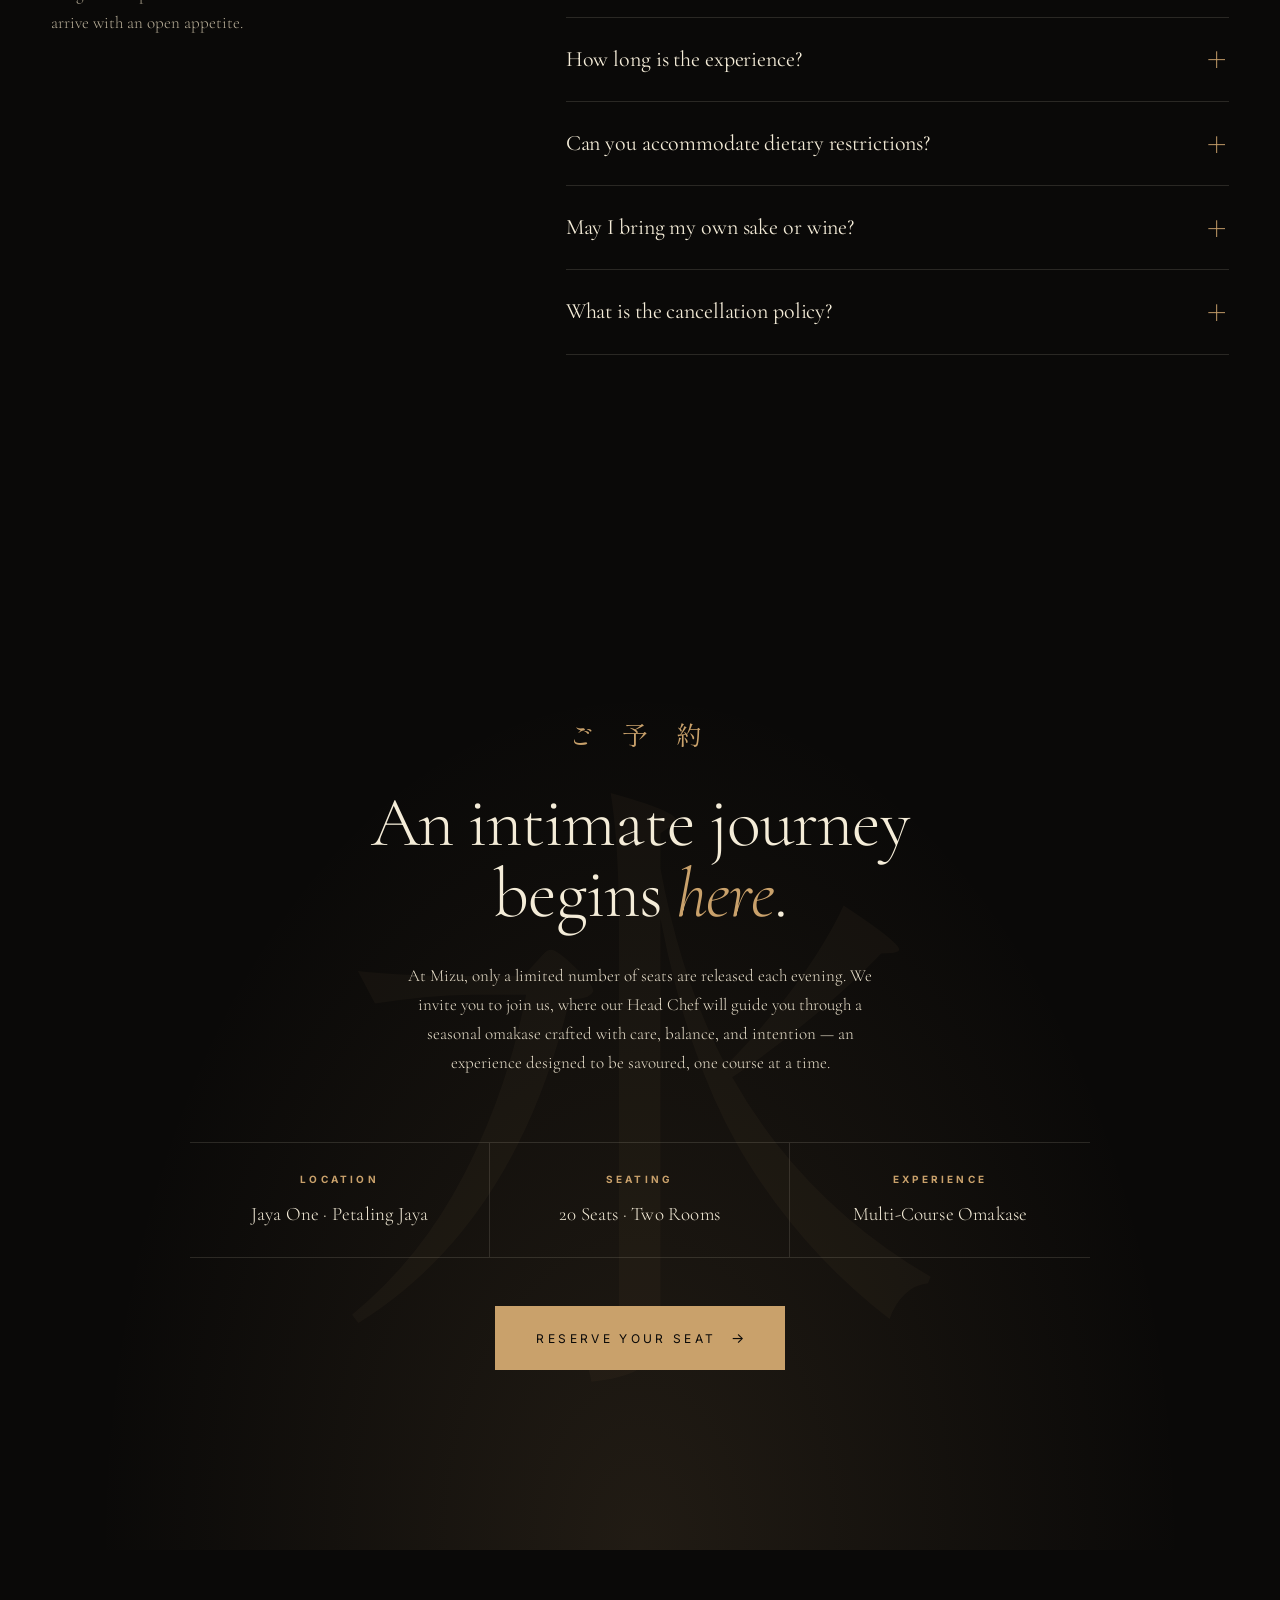
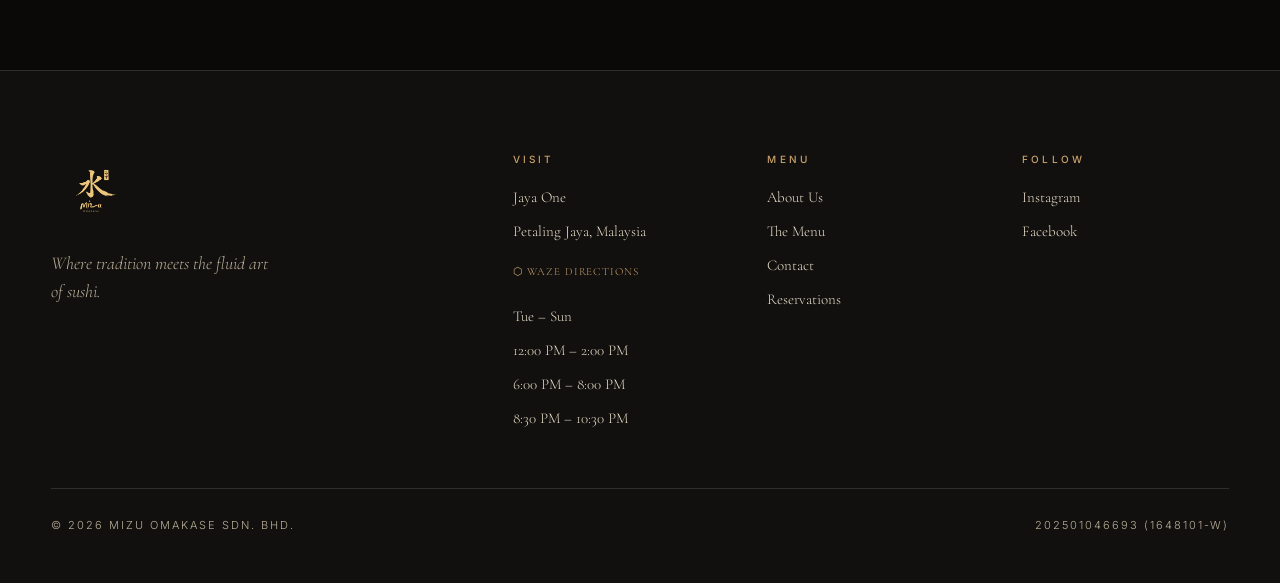
==== commit c3cfe8c7: "Update hero subtitle to: Seasonal. Intentional. Unforgettable." ====
--- a/index.html
+++ b/index.html
@@ -970,7 +970,7 @@
         art of sushi.
       </h1>
       <p class="hero-sub">
-        A twenty-seat restaurant in Jaya One, where our Head Chef guides a seasonal omakase journey — crafted with care, balance, and unwavering intention.
+        Seasonal. Intentional. Unforgettable.
       </p>
     </div>
 
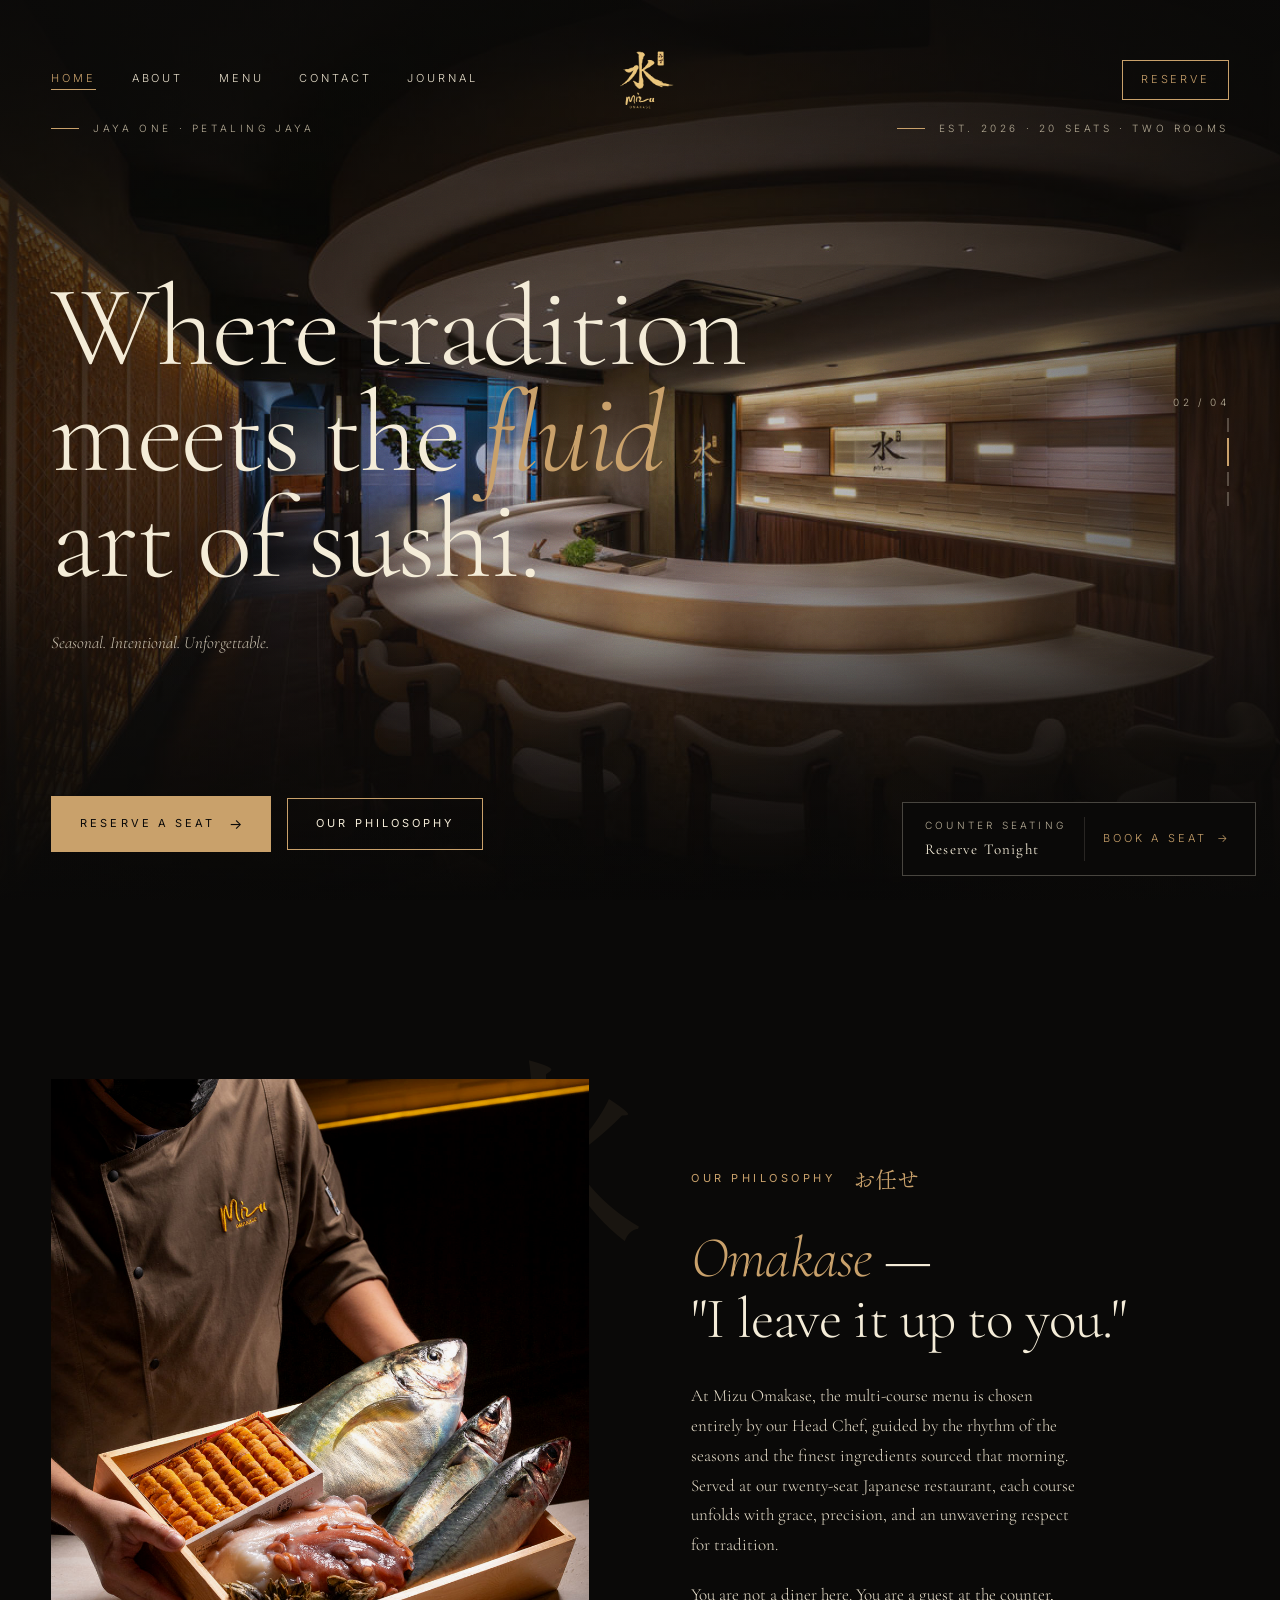
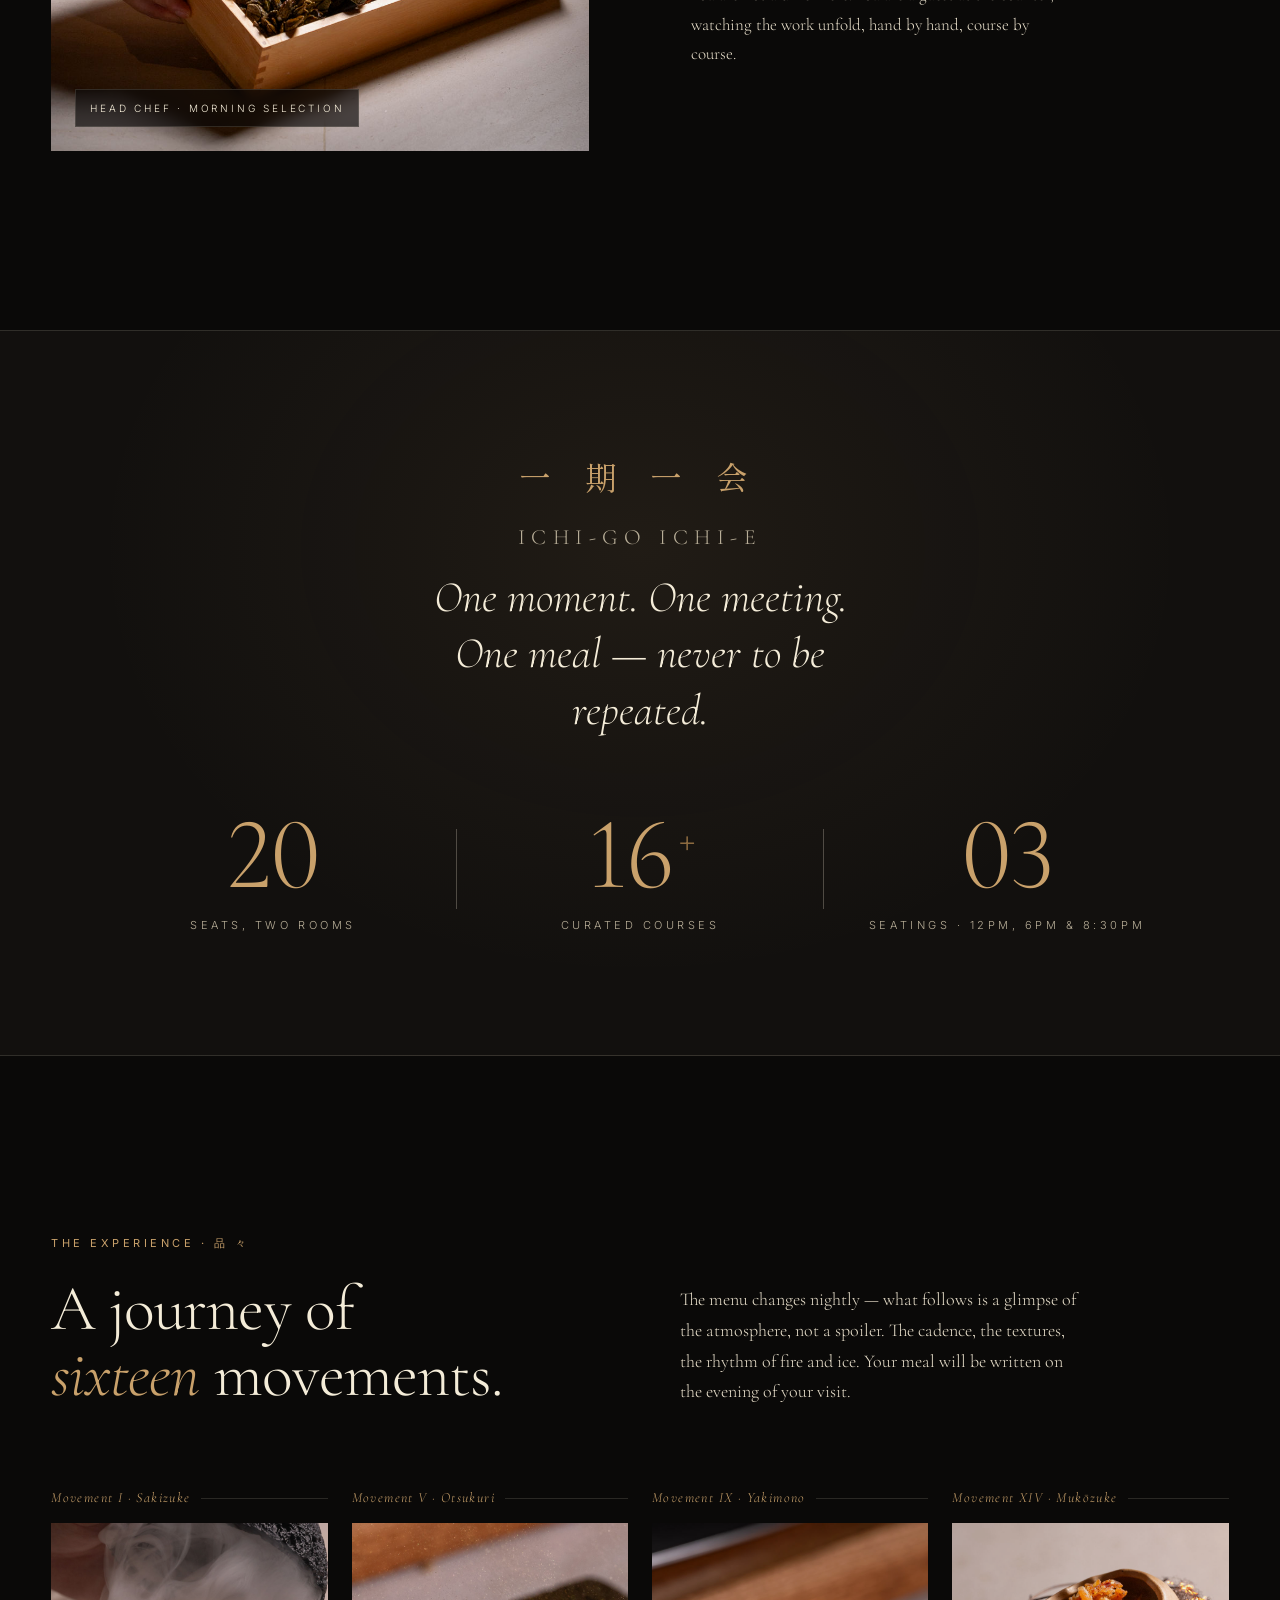
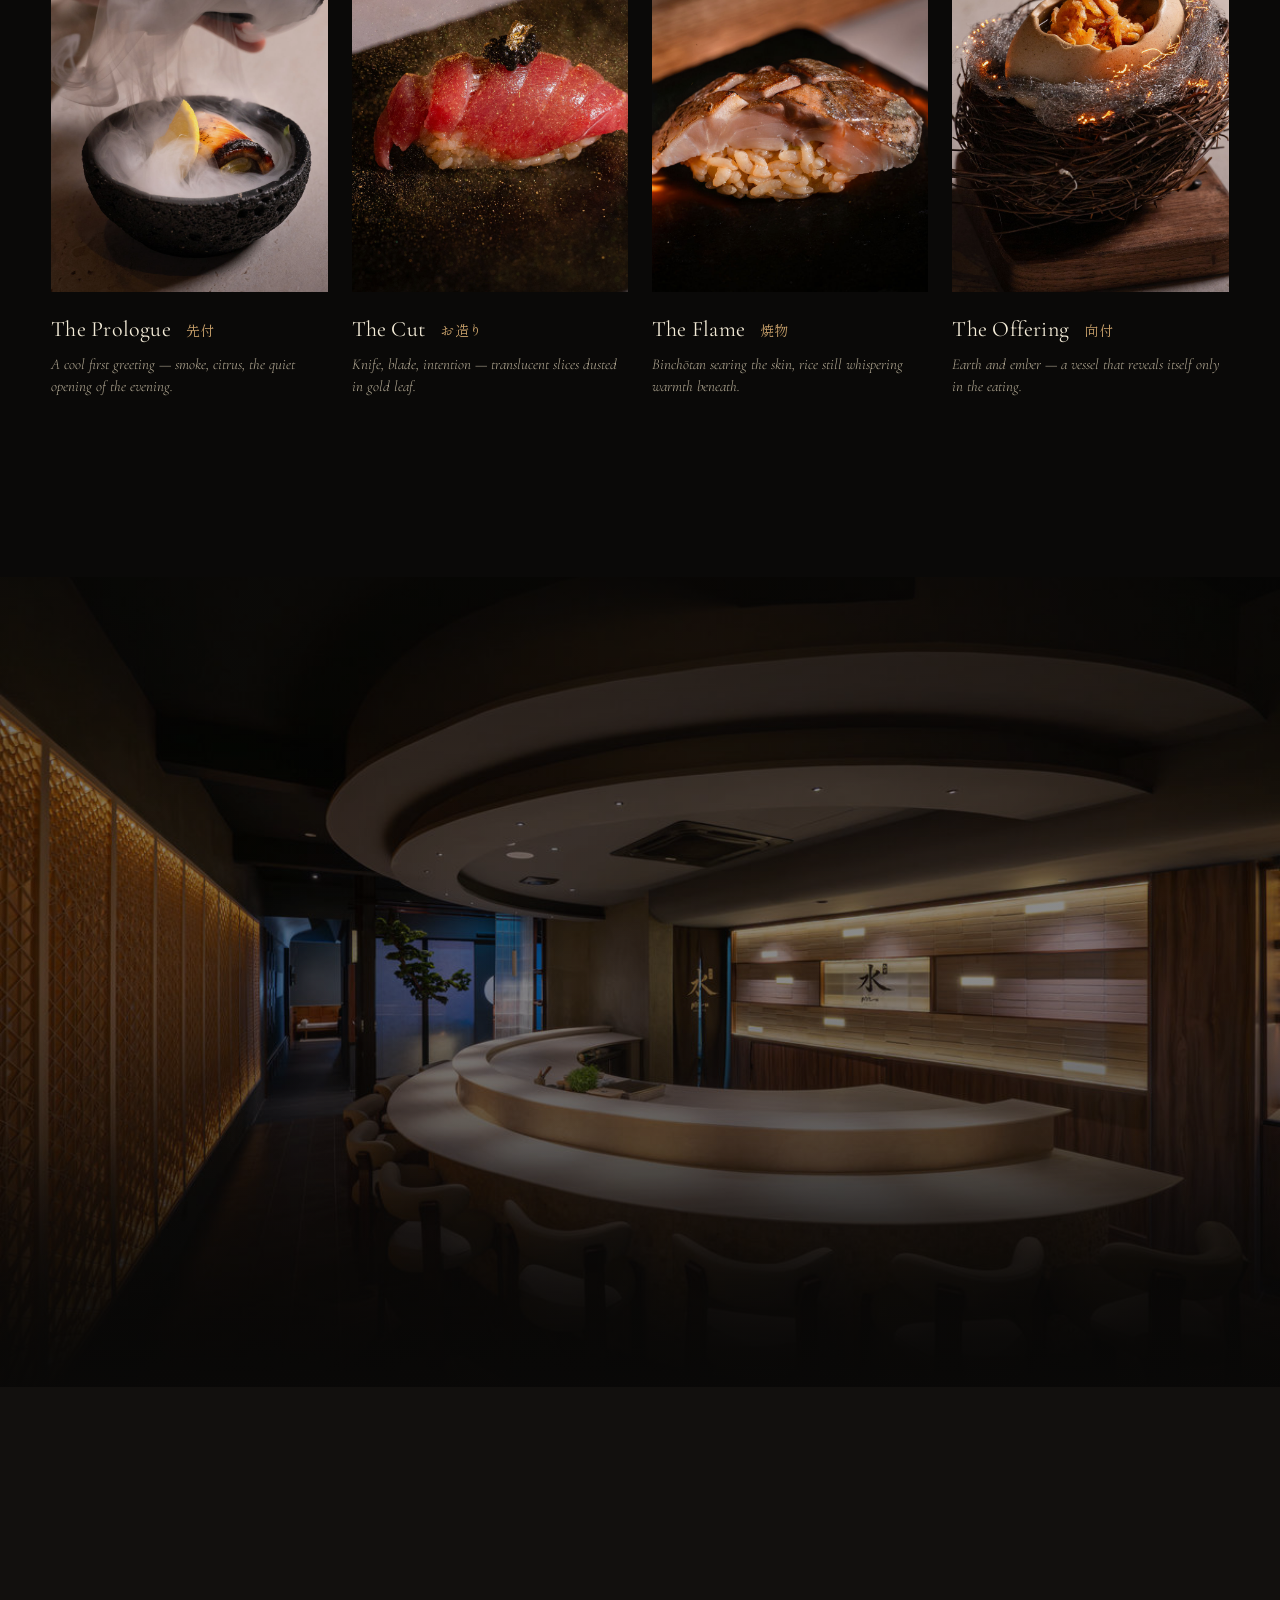
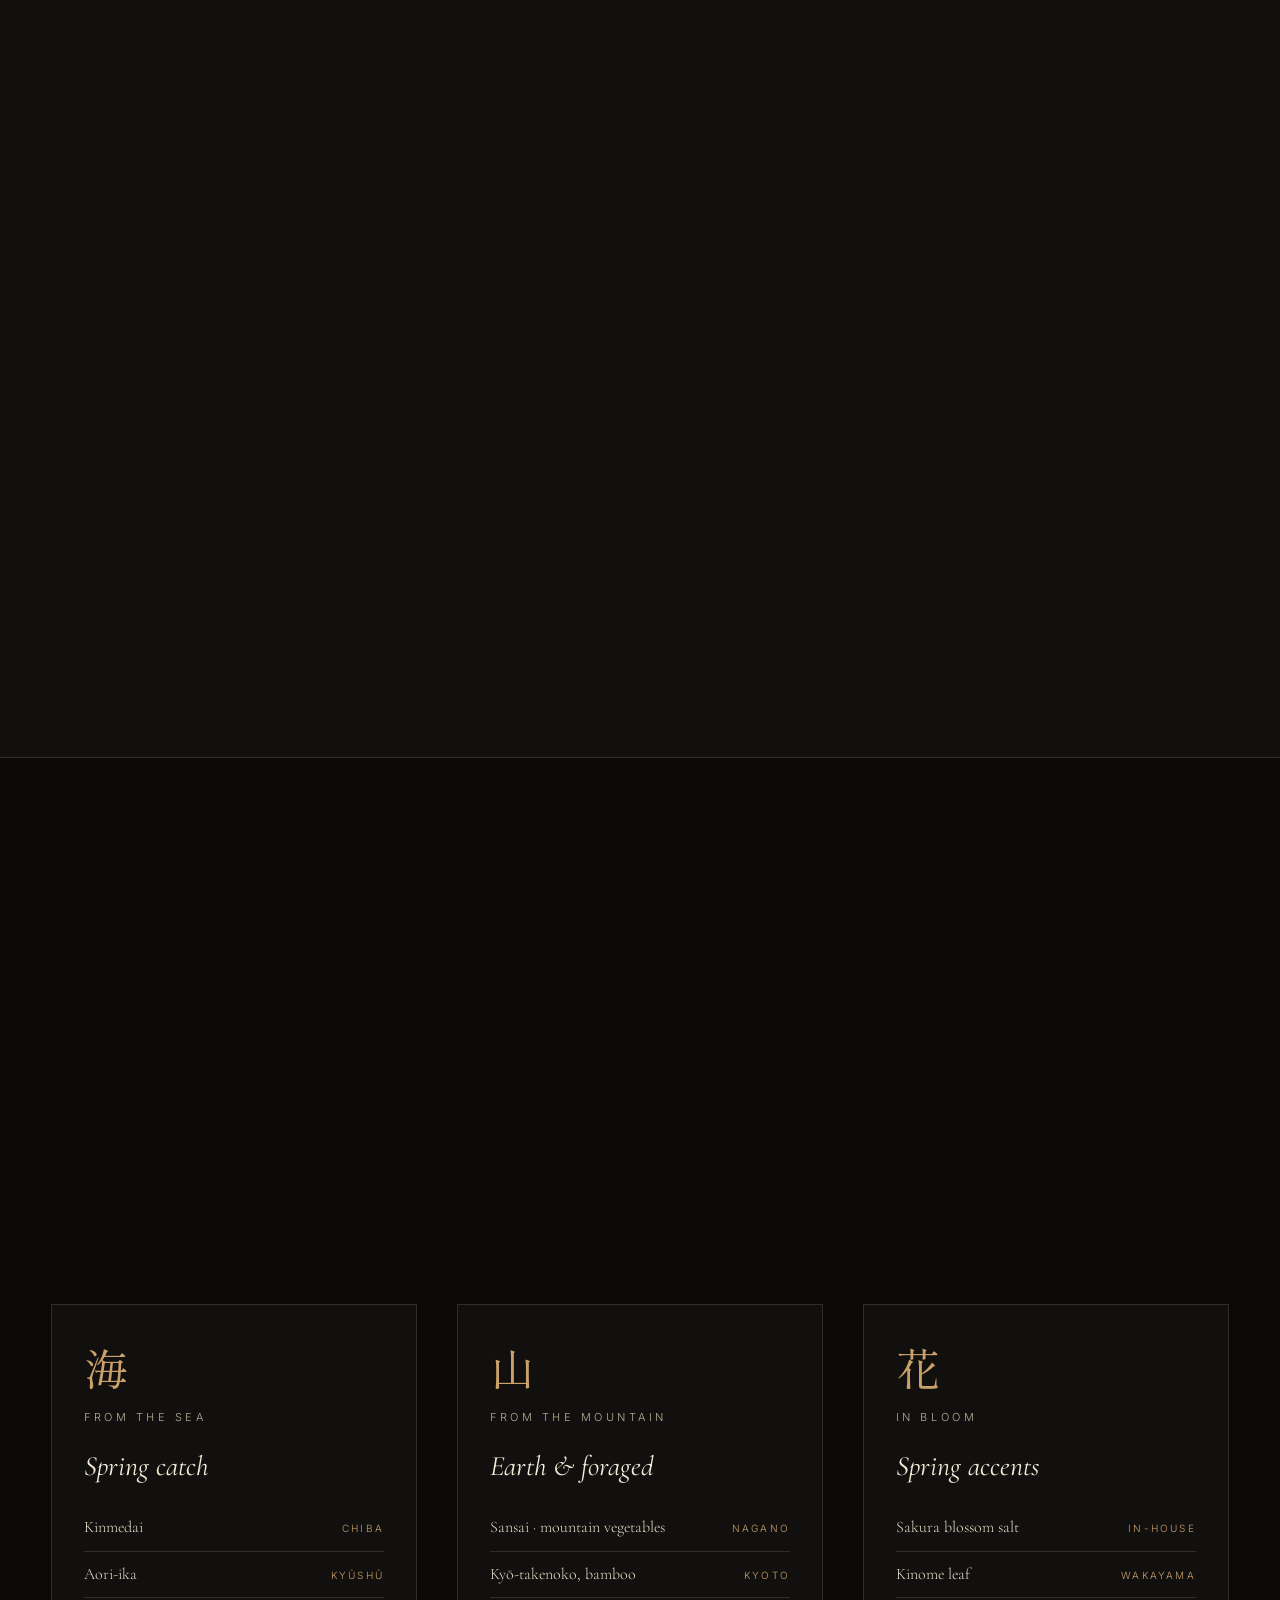
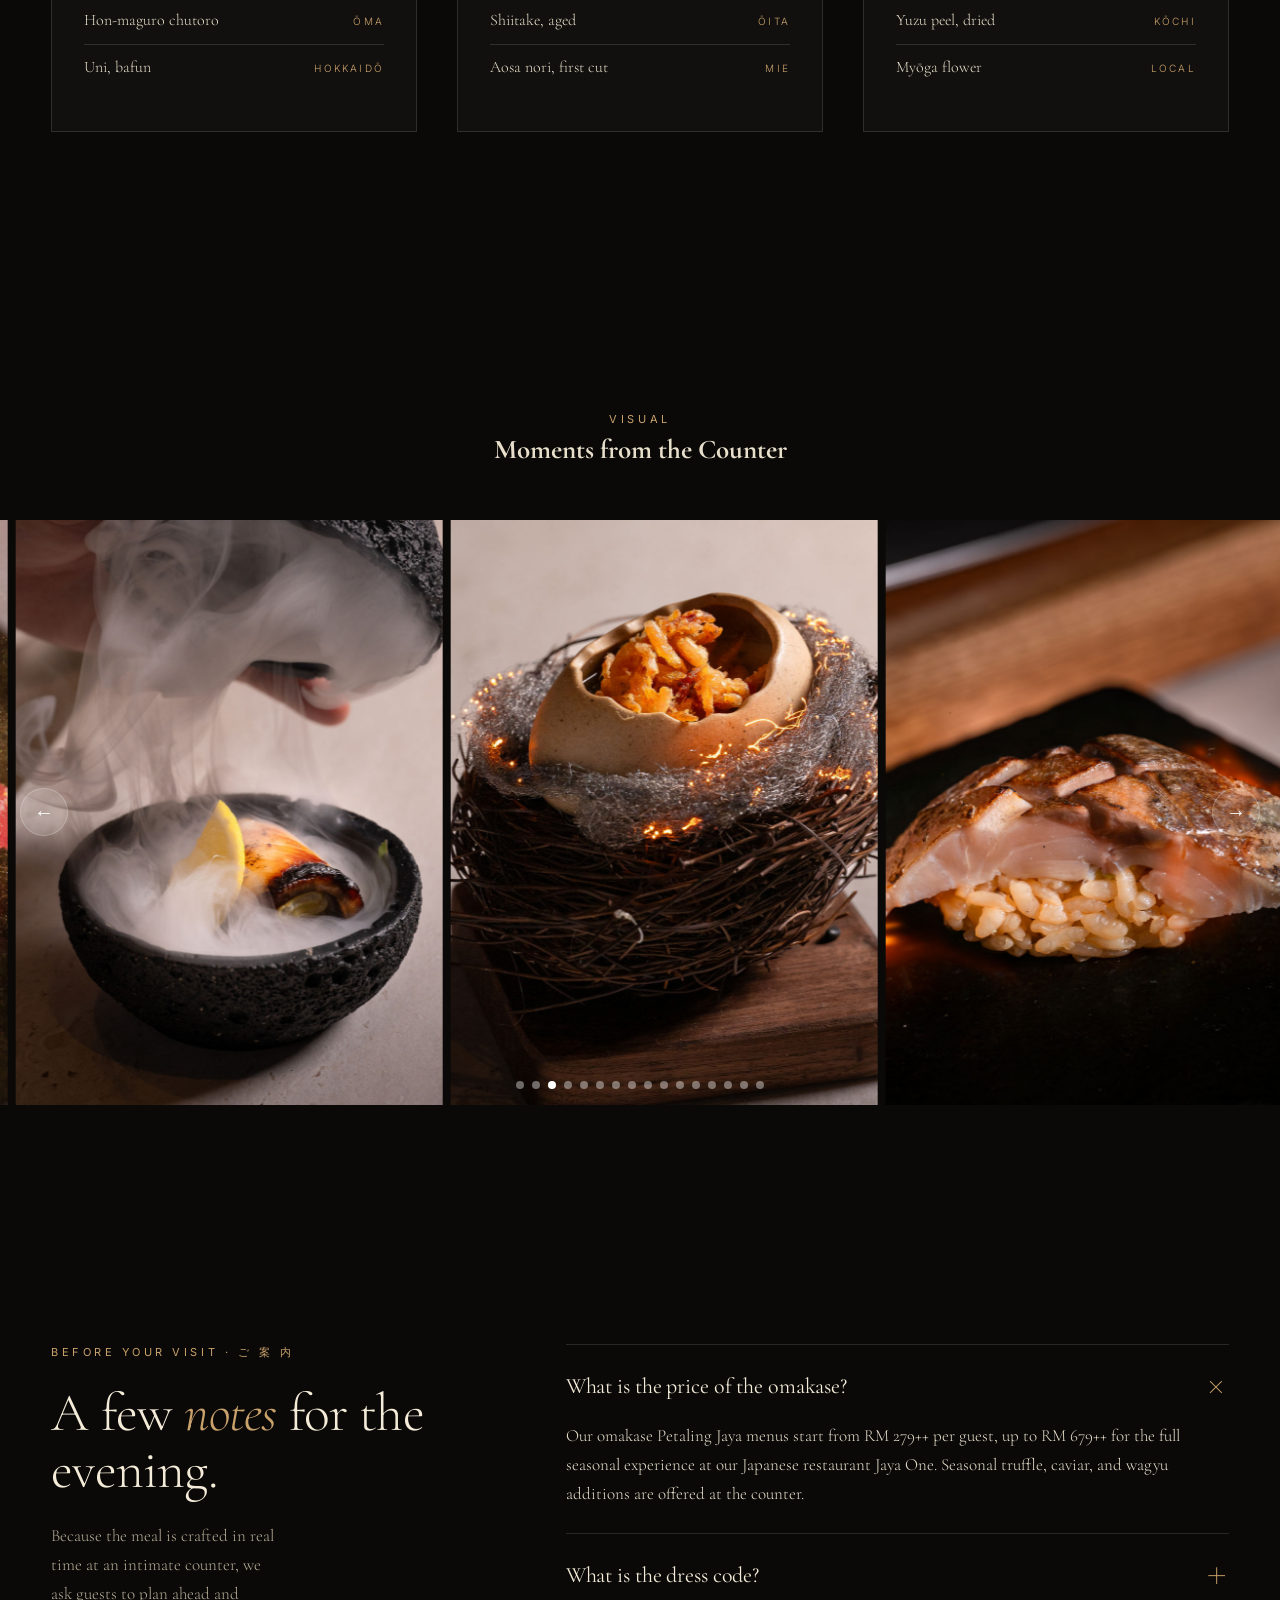
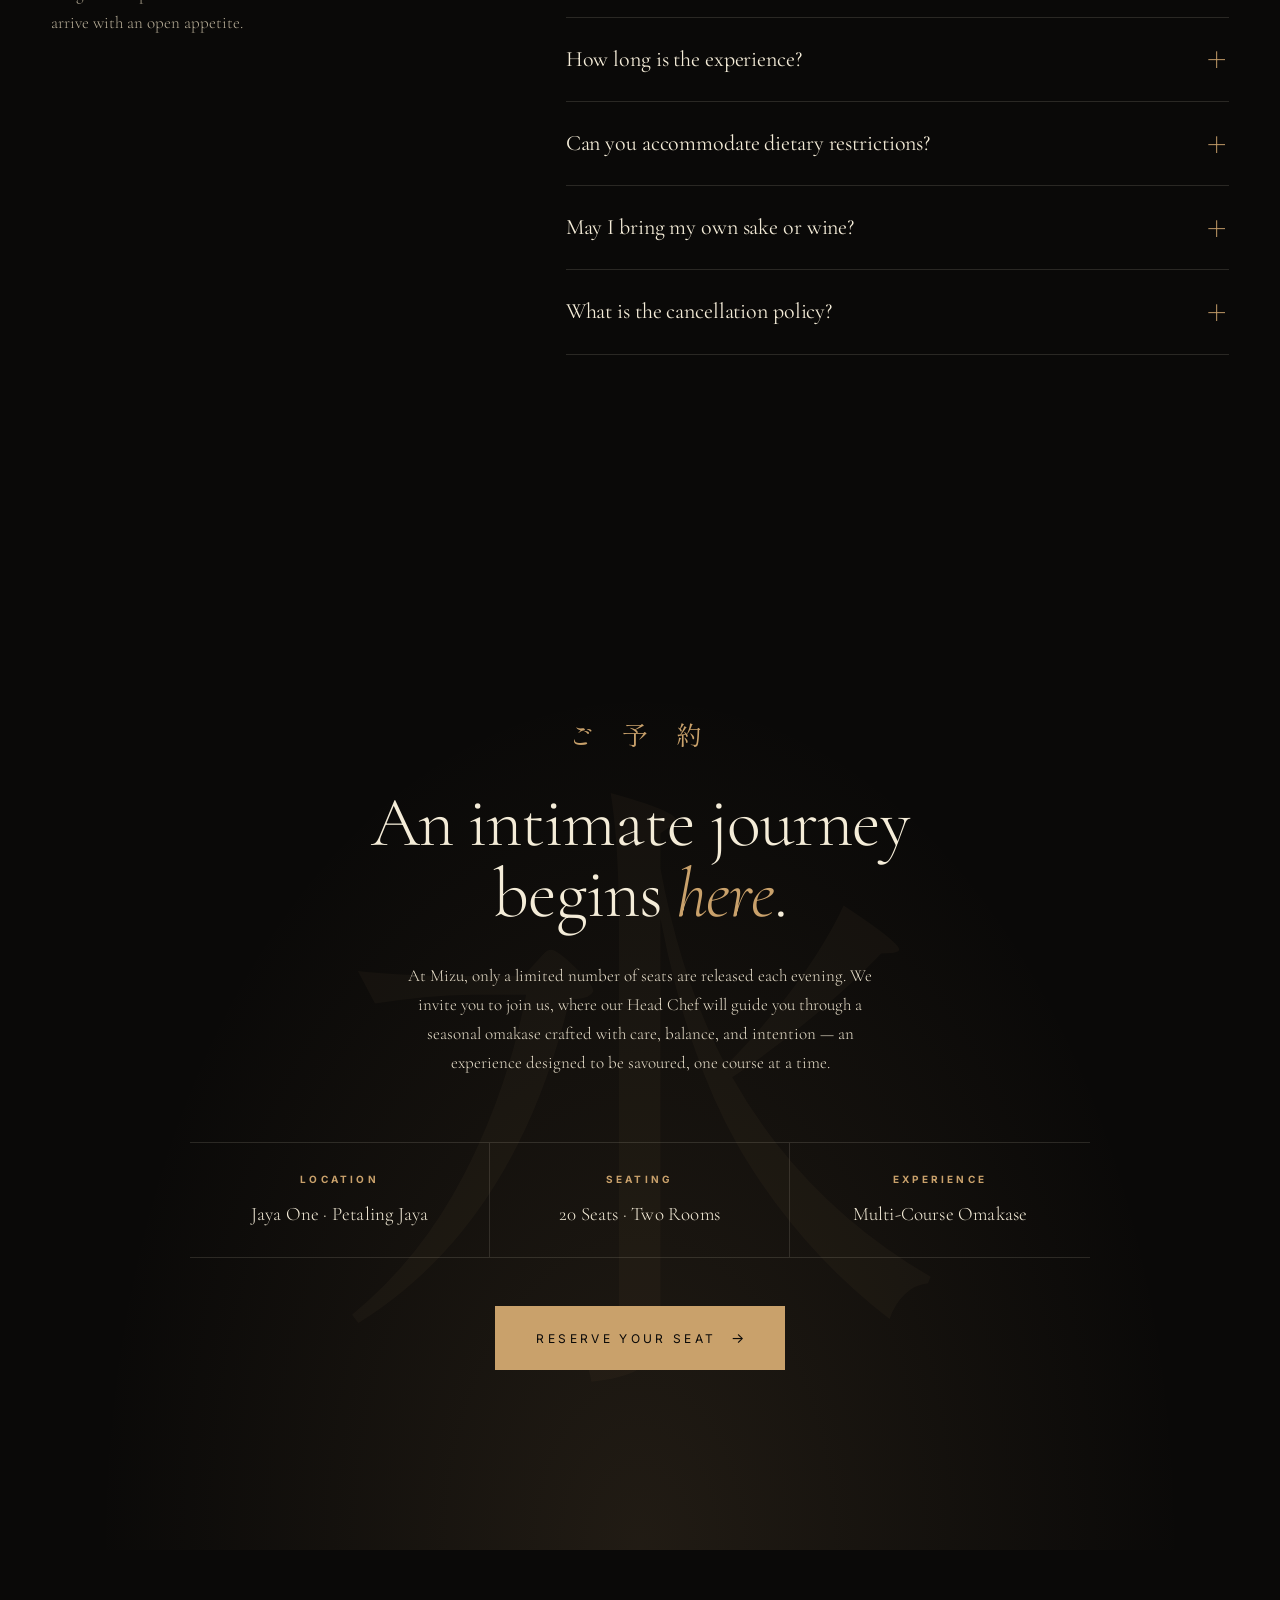
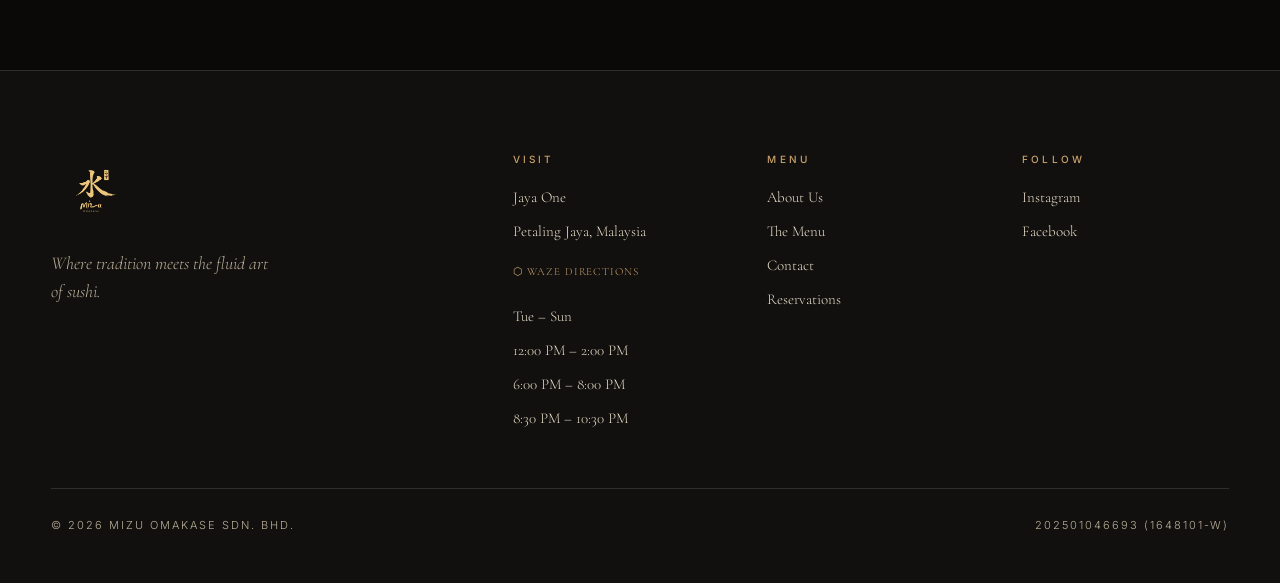
==== commit 4b7c05fd: "SEO: on-page meta titles, descriptions, GSC, GA4, robots, canonical, alt text" ====
--- a/index.html
+++ b/index.html
@@ -3,8 +3,11 @@
 <head>
 <meta charset="UTF-8" />
 <meta name="viewport" content="width=device-width, initial-scale=1.0" />
-<title>Mizu Omakase | Japanese Omakase Restaurant Petaling Jaya | Jaya One</title>
-<meta name="description" content="Experience authentic Japanese omakase in Petaling Jaya. 20 seats, 3 menus from RM279++. Thu–Tue at Jaya One, beside MyNews. Reserve now." />
+<title>Best Omakase Restaurant | Omakase Malaysia & PJ</title>
+<meta name="description" content="Visit a leading omakase restaurant in PJ for an exceptional Omakase Malaysia experience featuring traditional Japanese cuisine and elegant fine dining." />
+<link rel="canonical" href="https://www.mizuomakase.com.my/" />
+<meta name="google-site-verification" content="tLQtjvD10rnMI0SSd4I9eP6xzH1W9KEC18GL6BeY3gI" />
+<meta name="robots" content="INDEX, FOLLOW, MAX-IMAGE-PREVIEW:LARGE, MAX-SNIPPET:-1, MAX-VIDEO-PREVIEW:-1" />
 <link rel="stylesheet" href="shared.css" />
 <style>
 /* ================= HOME A — Ink & Ember ================= */
@@ -901,6 +904,14 @@
   "paymentAccepted": "Cash, Credit Card"
 }
 </script>
+<!-- Google tag (gtag.js) -->
+<script async src="https://www.googletagmanager.com/gtag/js?id=G-GE0Y3ZP8QB"></script>
+<script>
+  window.dataLayer = window.dataLayer || [];
+  function gtag(){dataLayer.push(arguments);}
+  gtag('js', new Date());
+  gtag('config', 'G-GE0Y3ZP8QB');
+</script>
 </head>
 <body>
 
@@ -917,7 +928,7 @@
     <a href="/blog/" class="navlink">Journal</a>
   </div>
   <a href="index.html" class="brand-mark" aria-label="Mizu Omakase">
-    <img src="images/logo.png" alt="Mizu Omakase" style="height:108px;width:auto;display:block;" />
+    <img src="images/logo.png" alt="Mizu Omakase logo" style="height:108px;width:auto;display:block;" />
   </a>
   <div class="nav-right">
     <a href="https://reservation.umai.io/en/widget/mizu-omakase" class="navlink nav-reserve" style="color: var(--ember); border: 1px solid var(--ember); padding: 10px 18px;">Reserve</a>
@@ -951,8 +962,8 @@
 <!-- HERO — cross-fade -->
 <section class="hero">
   <div class="hero-frames" id="heroFrames">
-    <div class="hero-frame on"><img src="images/hero-counter.jpg" alt="Counter" /></div>
-    <div class="hero-frame"><img src="images/dish-80.jpg" alt="Counter detail" /></div>
+    <div class="hero-frame on"><img src="images/hero-counter.jpg" alt="Elegant omakase sushi counter with modern Japanese design" /></div>
+    <div class="hero-frame"><img src="images/dish-80.jpg" alt="Modern Japanese omakase restaurant with elegant sushi counter" /></div>
     <div class="hero-frame"><img src="images/dish-23.jpg" alt="Tuna with caviar" /></div>
     <div class="hero-frame"><img src="images/dish-54.jpg" alt="Flame-kissed nigiri" /></div>
   </div>
@@ -997,7 +1008,7 @@
 <section class="philosophy">
   <div class="phil-grid">
     <div class="phil-img-col reveal">
-      <img src="images/dish-17.jpg" alt="Seasonal selection" />
+      <img src="images/dish-17.jpg" alt="Chef presenting premium seafood for an omakase experience" />
       <span class="img-caption">Head Chef · Morning selection</span>
     </div>
     <div>
@@ -1291,7 +1302,7 @@
 <footer>
   <div class="foot-grid">
     <div class="foot-brand">
-      <img src="/images/logo.png" alt="Mizu Omakase" style="height:80px;width:auto;margin-bottom:16px;display:block;" />
+      <img src="/images/logo.png" alt="Mizu Omakase logo" style="height:80px;width:auto;margin-bottom:16px;display:block;" />
       <p>Where tradition meets the fluid art of sushi.</p>
     </div>
     <div class="foot-col">
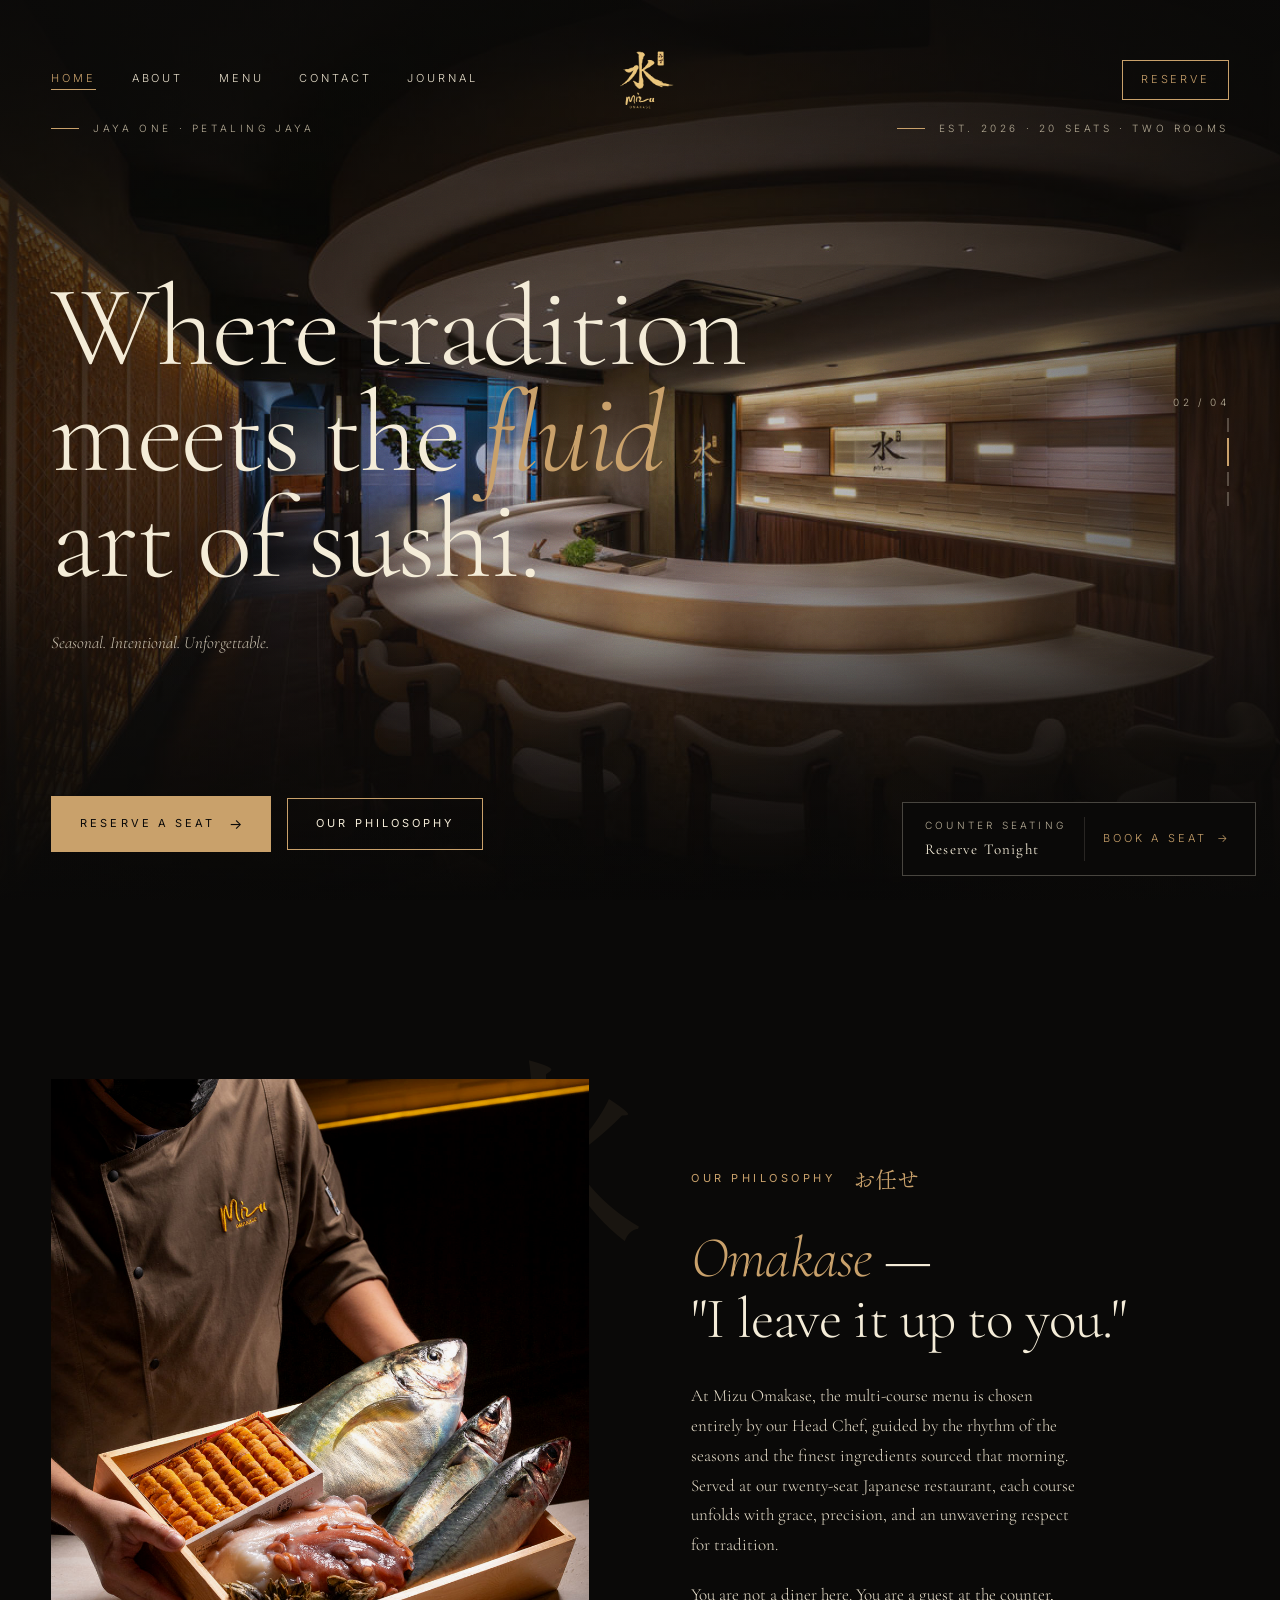
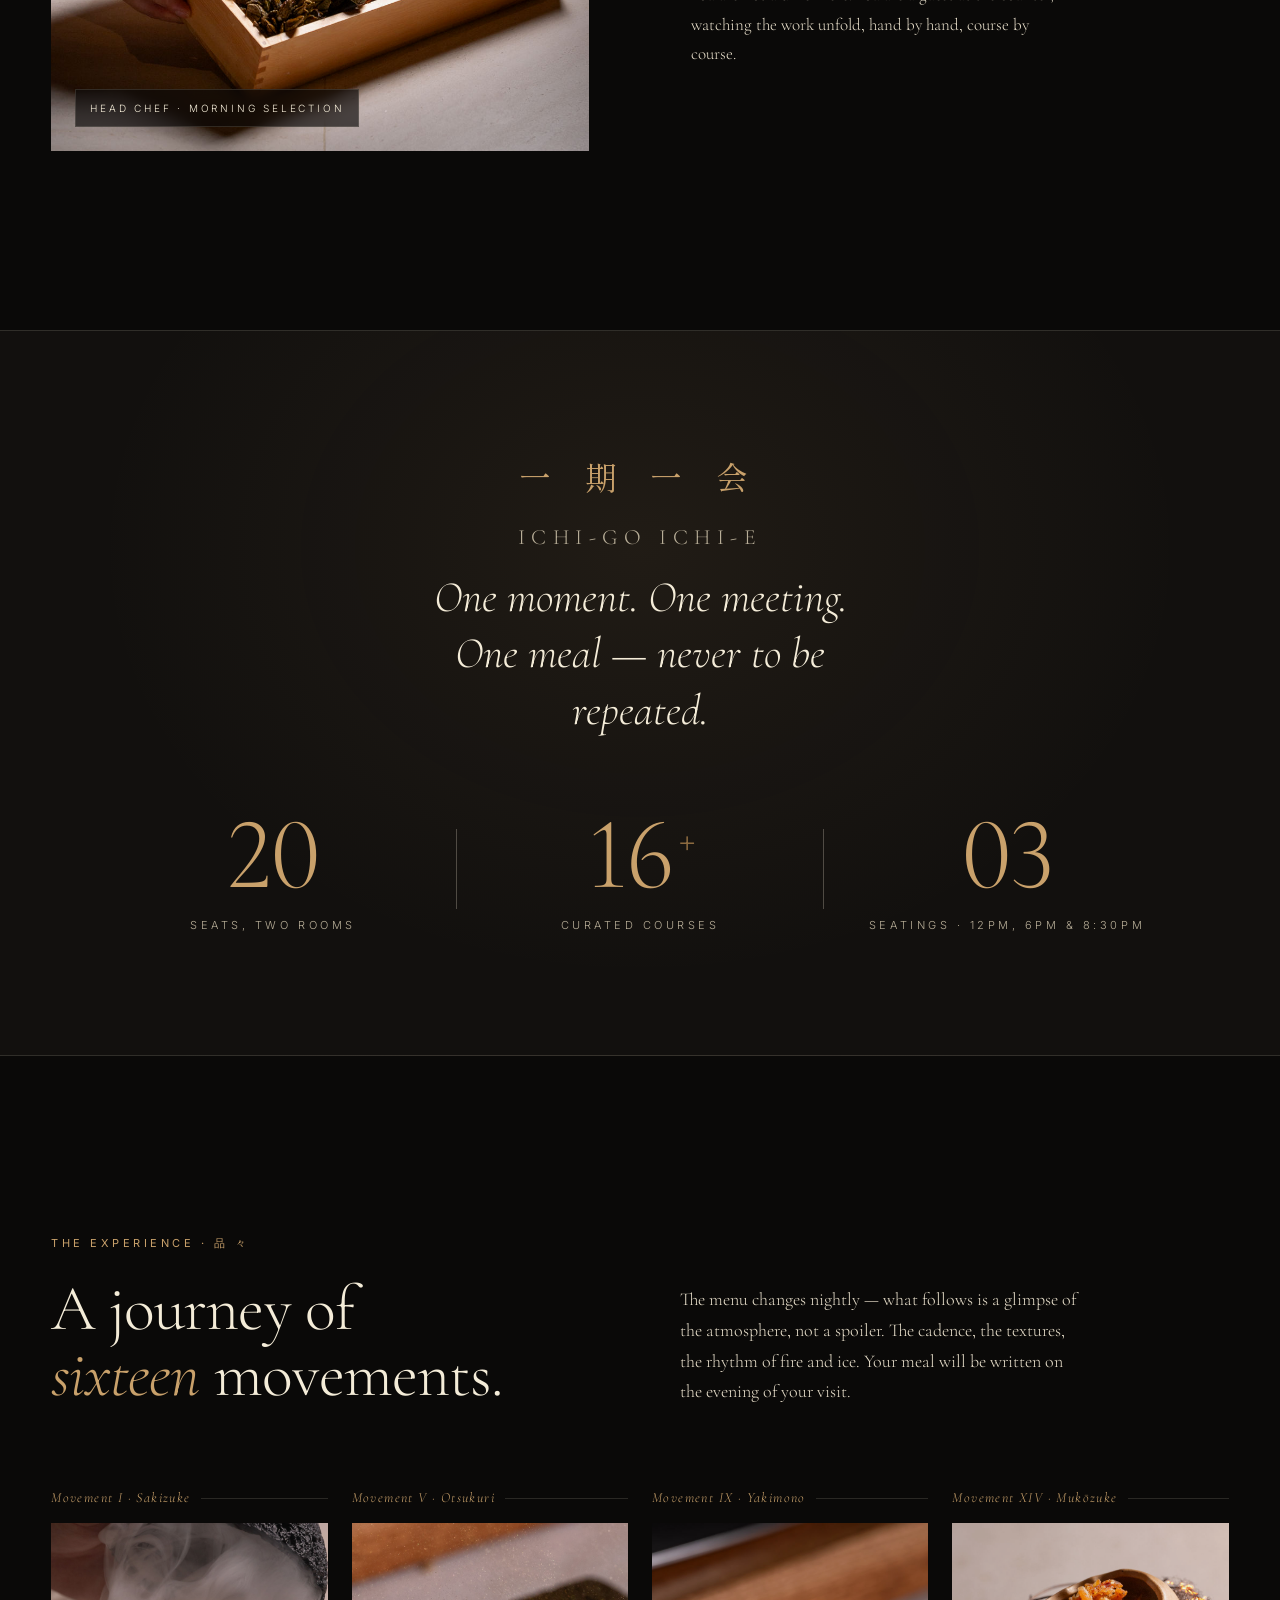
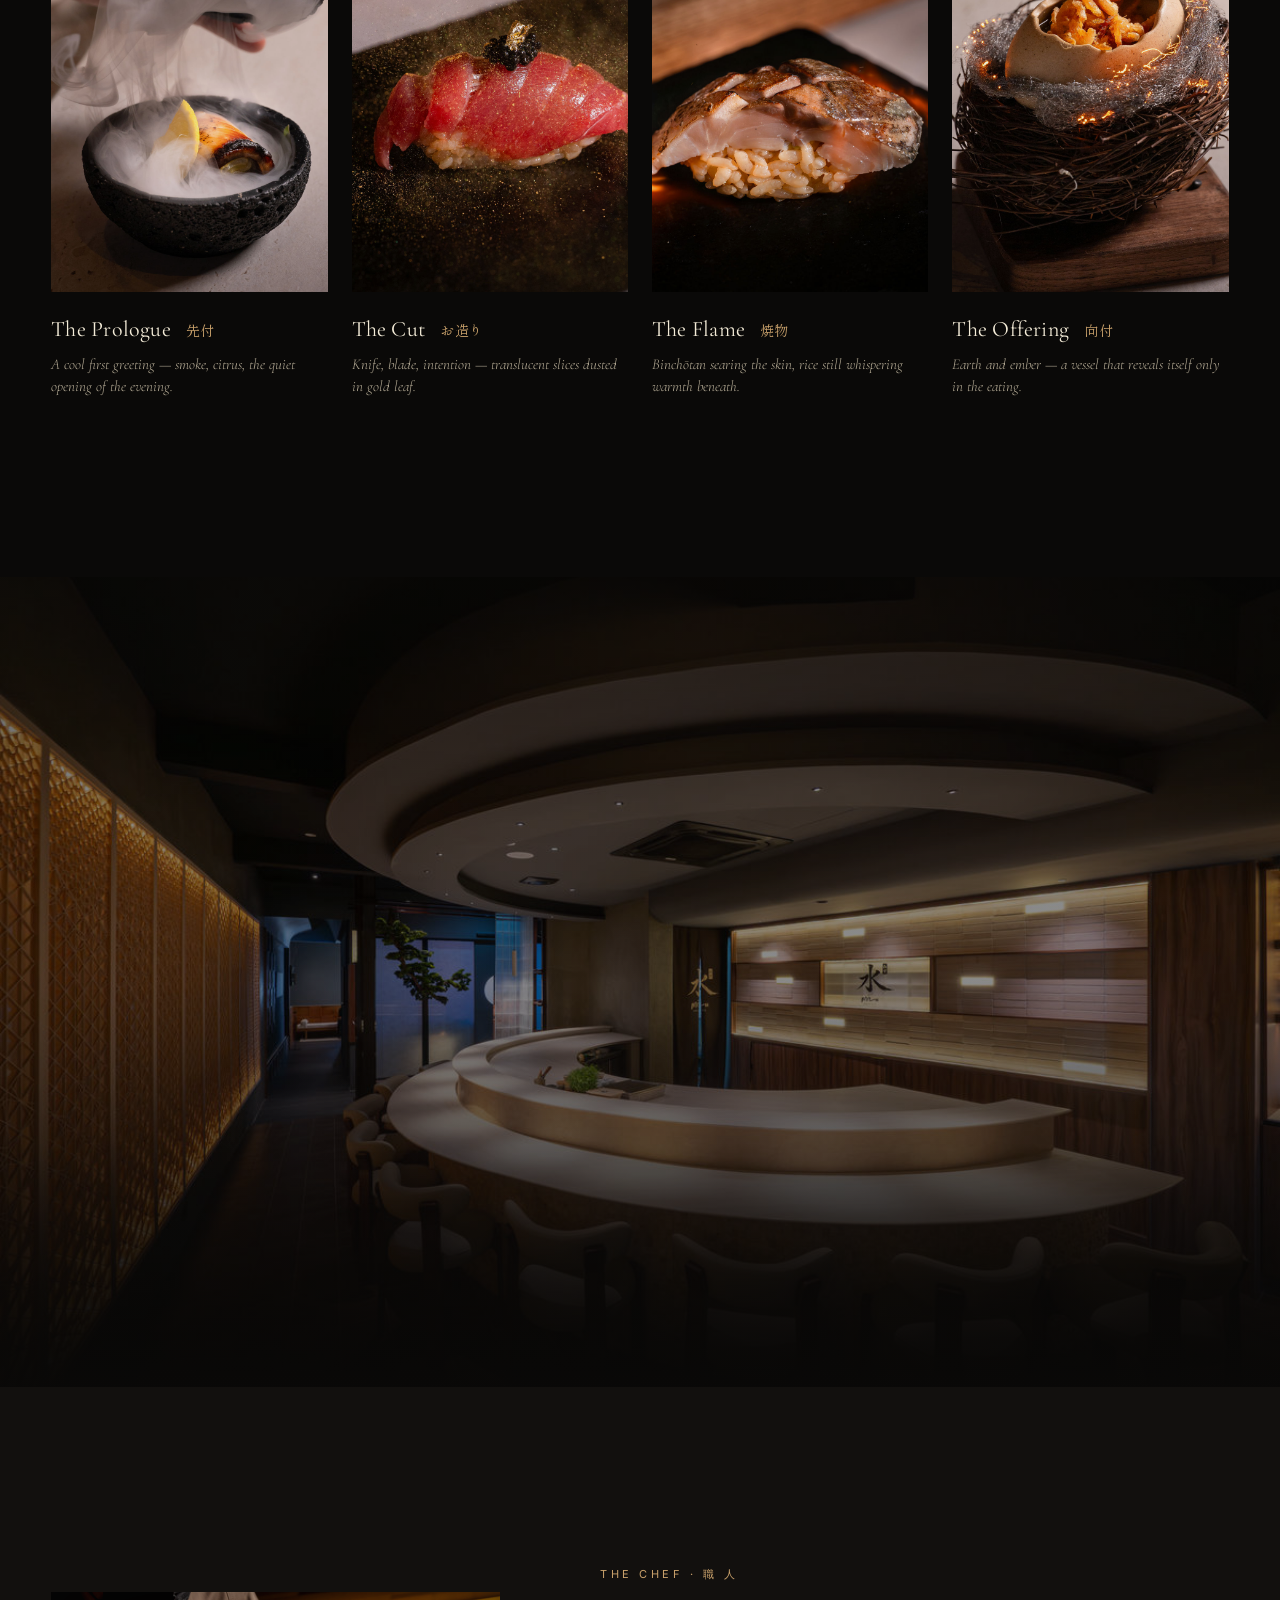
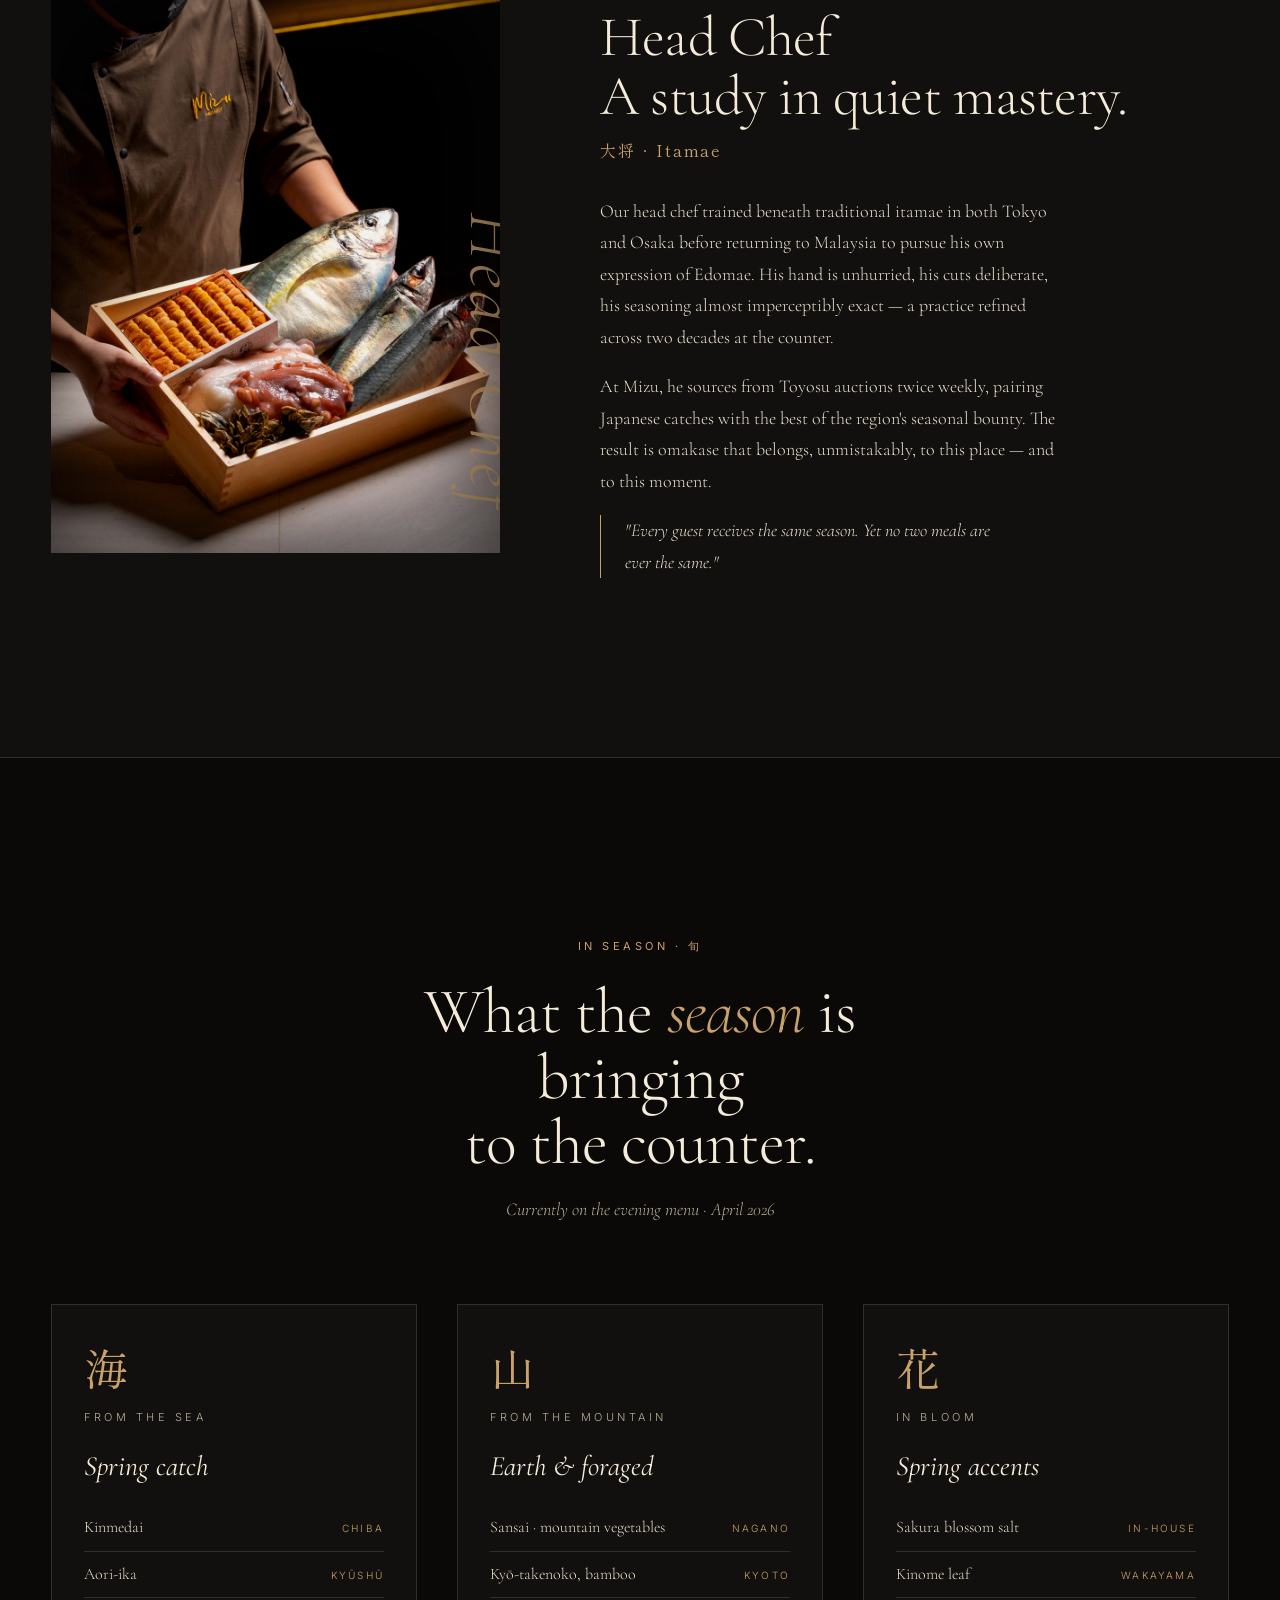
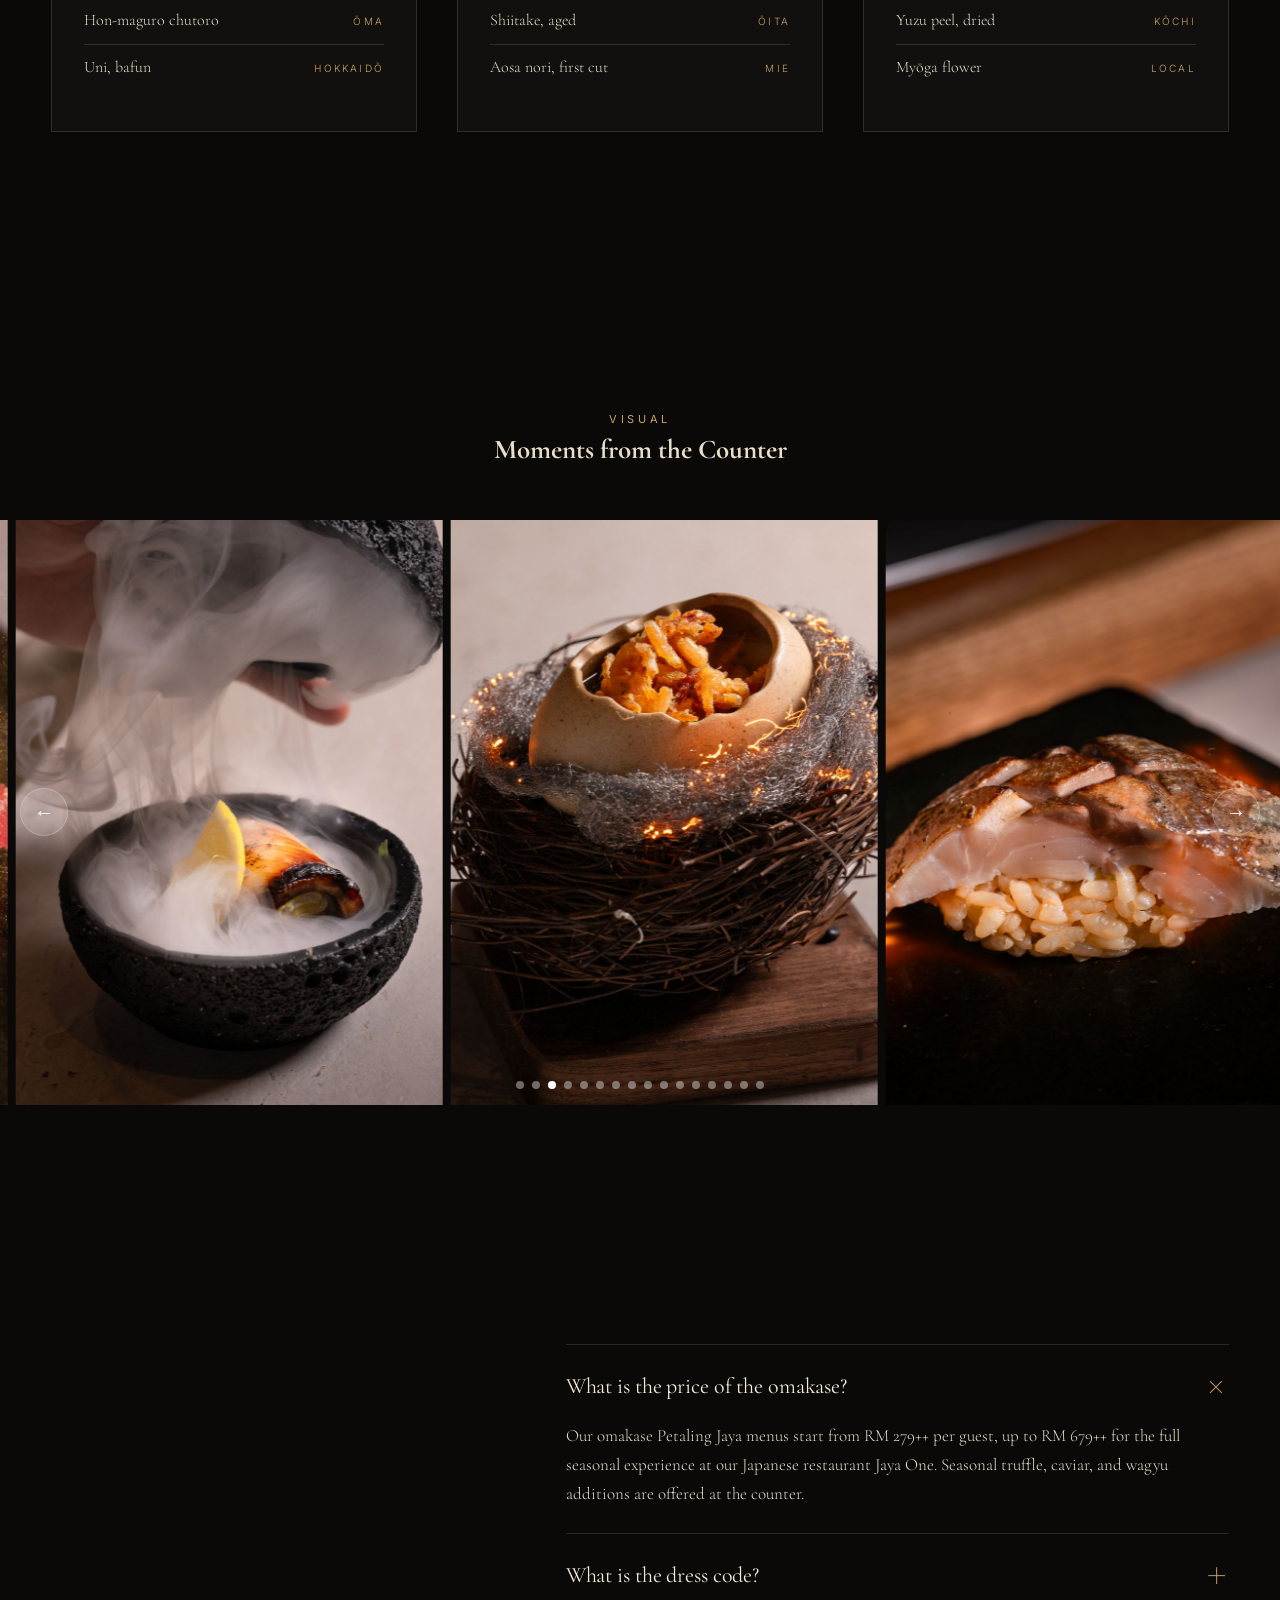
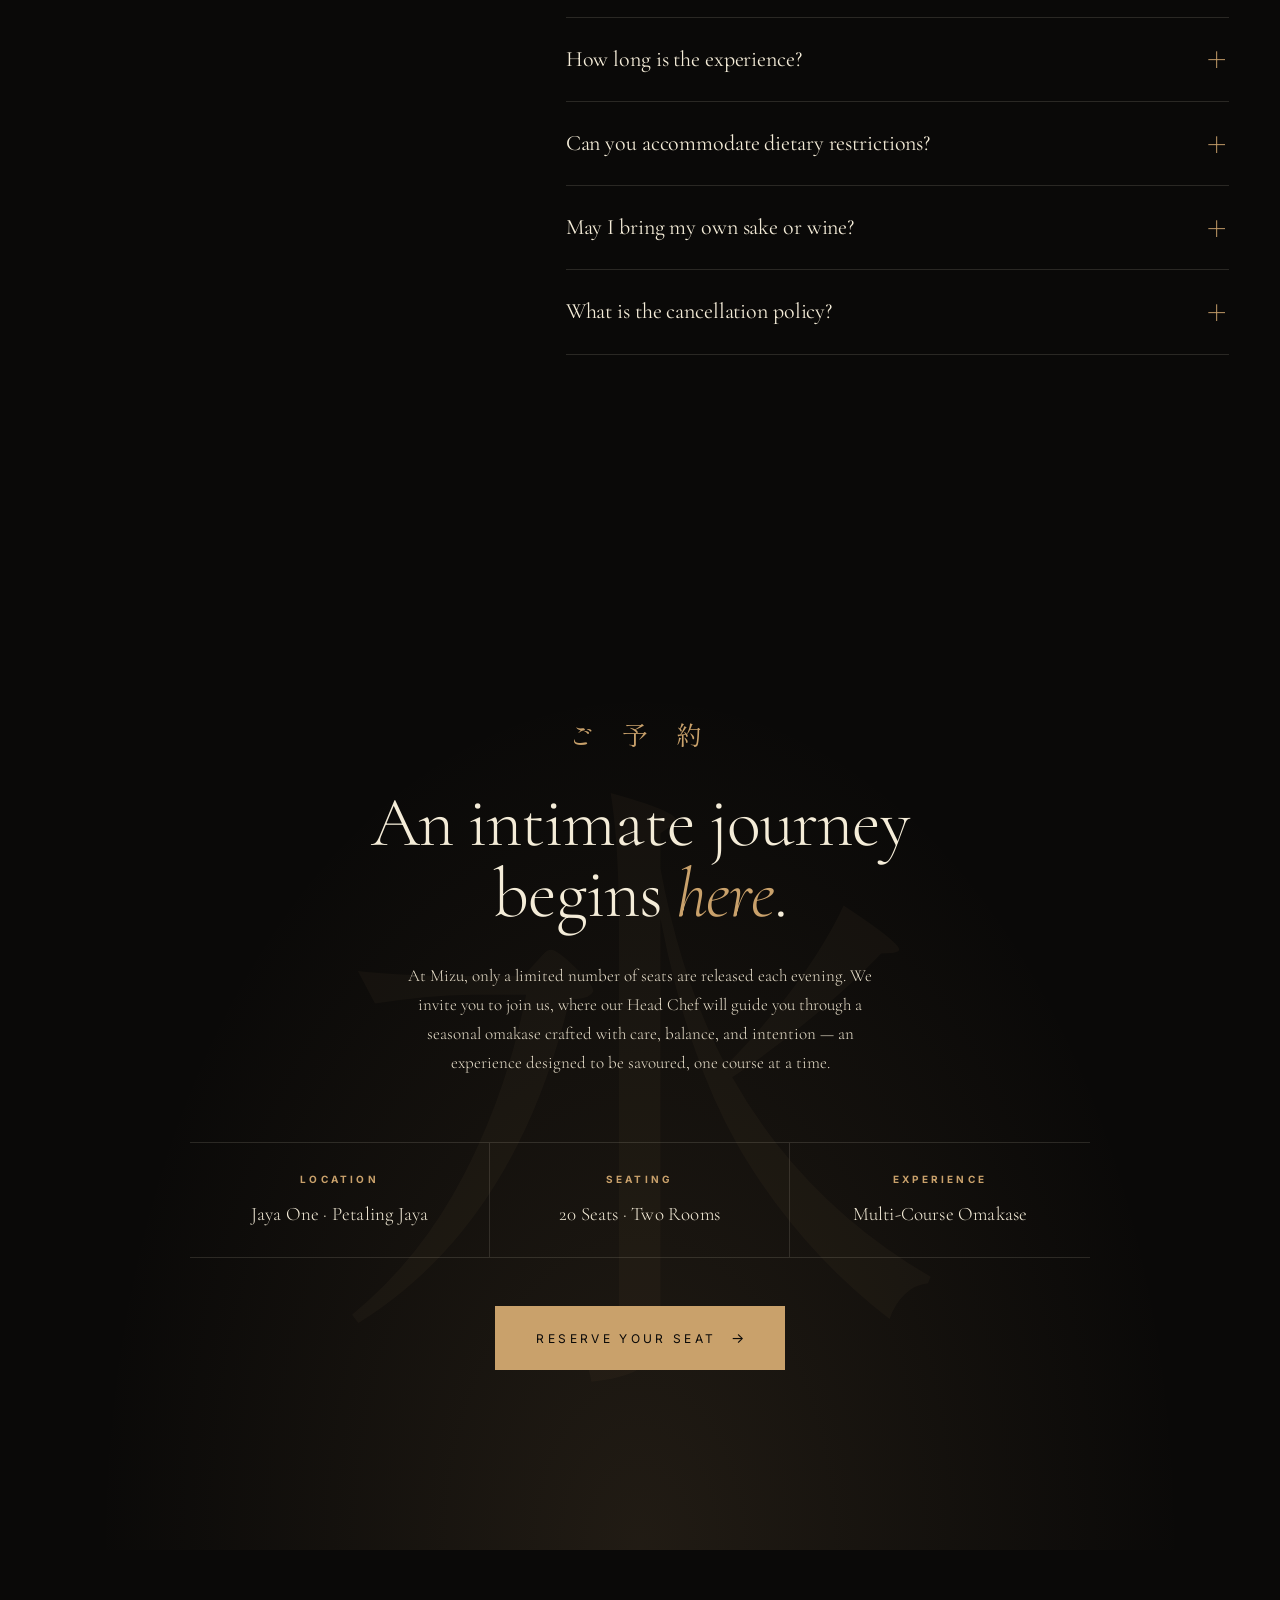
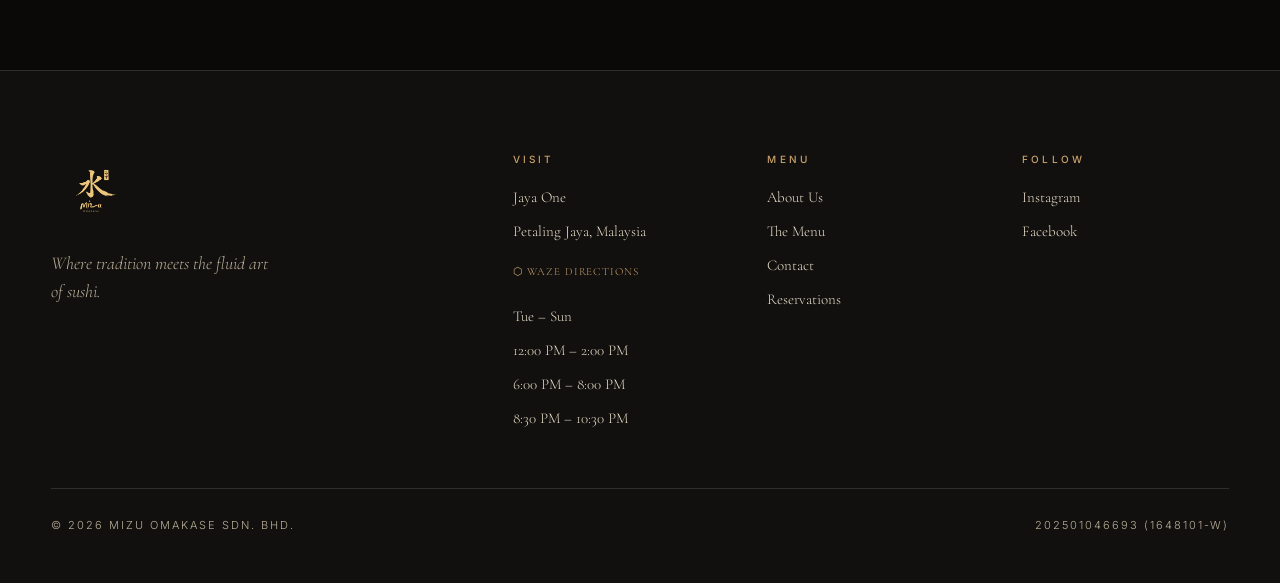
==== commit cbe17ee5: "Add favicon" ====
--- a/index.html
+++ b/index.html
@@ -1,6 +1,10 @@
 <!DOCTYPE html>
 <html lang="en">
 <head>
+    <link rel="icon" type="image/x-icon" href="/favicon.ico">
+    <link rel="icon" type="image/png" sizes="32x32" href="/favicon-32x32.png">
+    <link rel="icon" type="image/png" sizes="16x16" href="/favicon-16x16.png">
+    <link rel="apple-touch-icon" sizes="180x180" href="/apple-touch-icon.png">
 <meta charset="UTF-8" />
 <meta name="viewport" content="width=device-width, initial-scale=1.0" />
 <title>Best Omakase Restaurant | Omakase Malaysia & PJ</title>
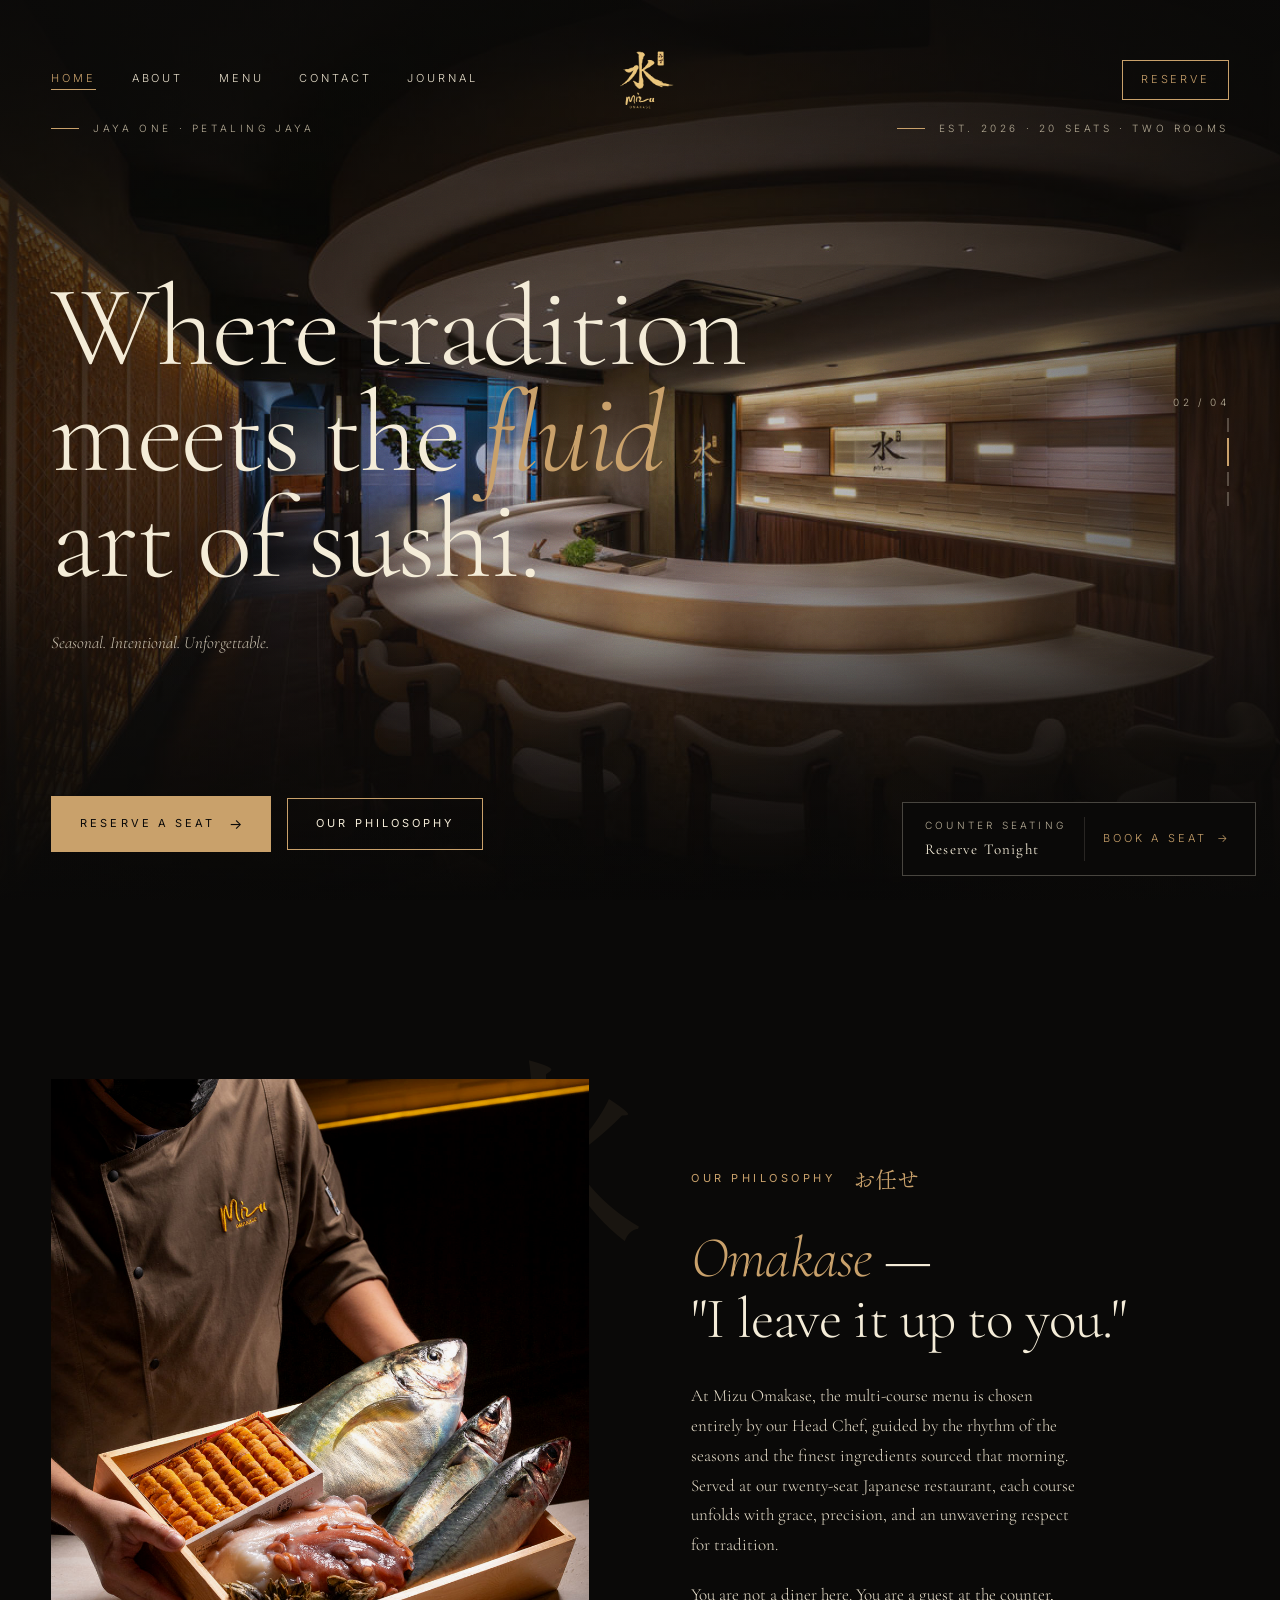
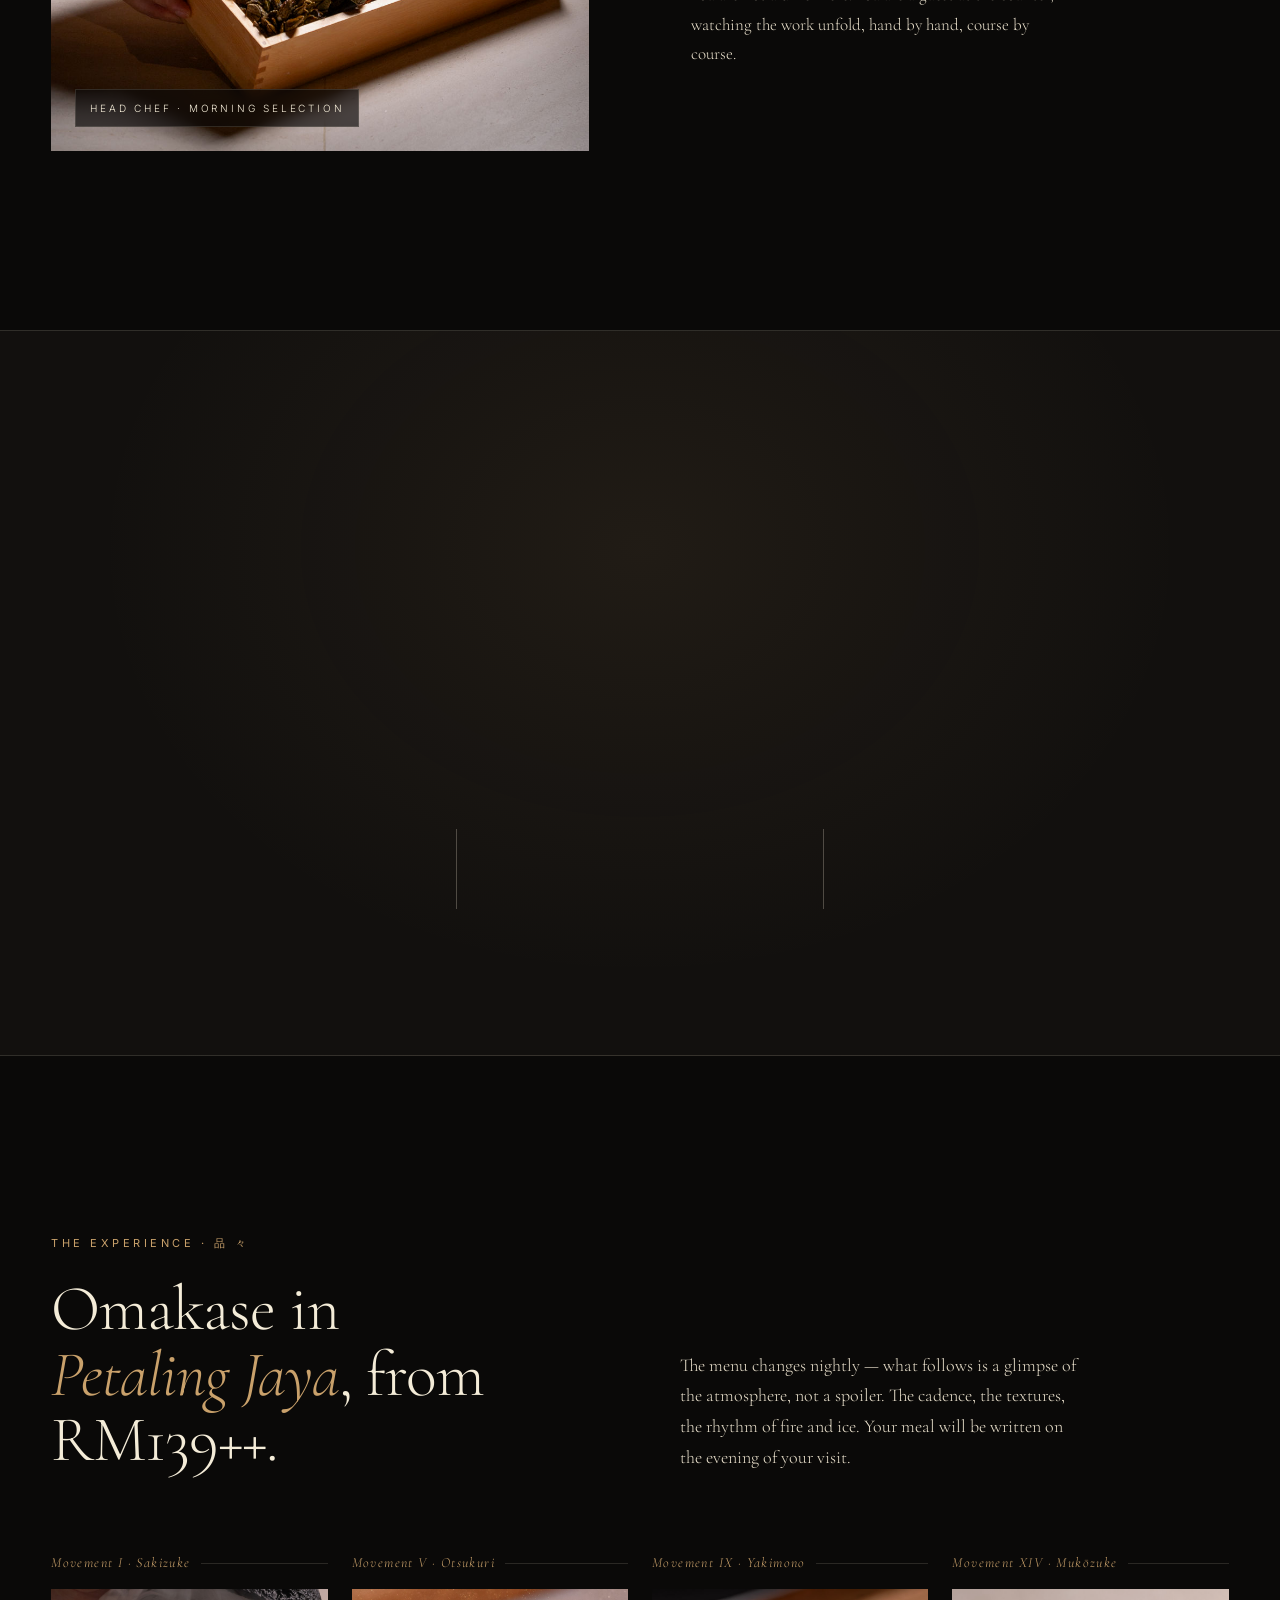
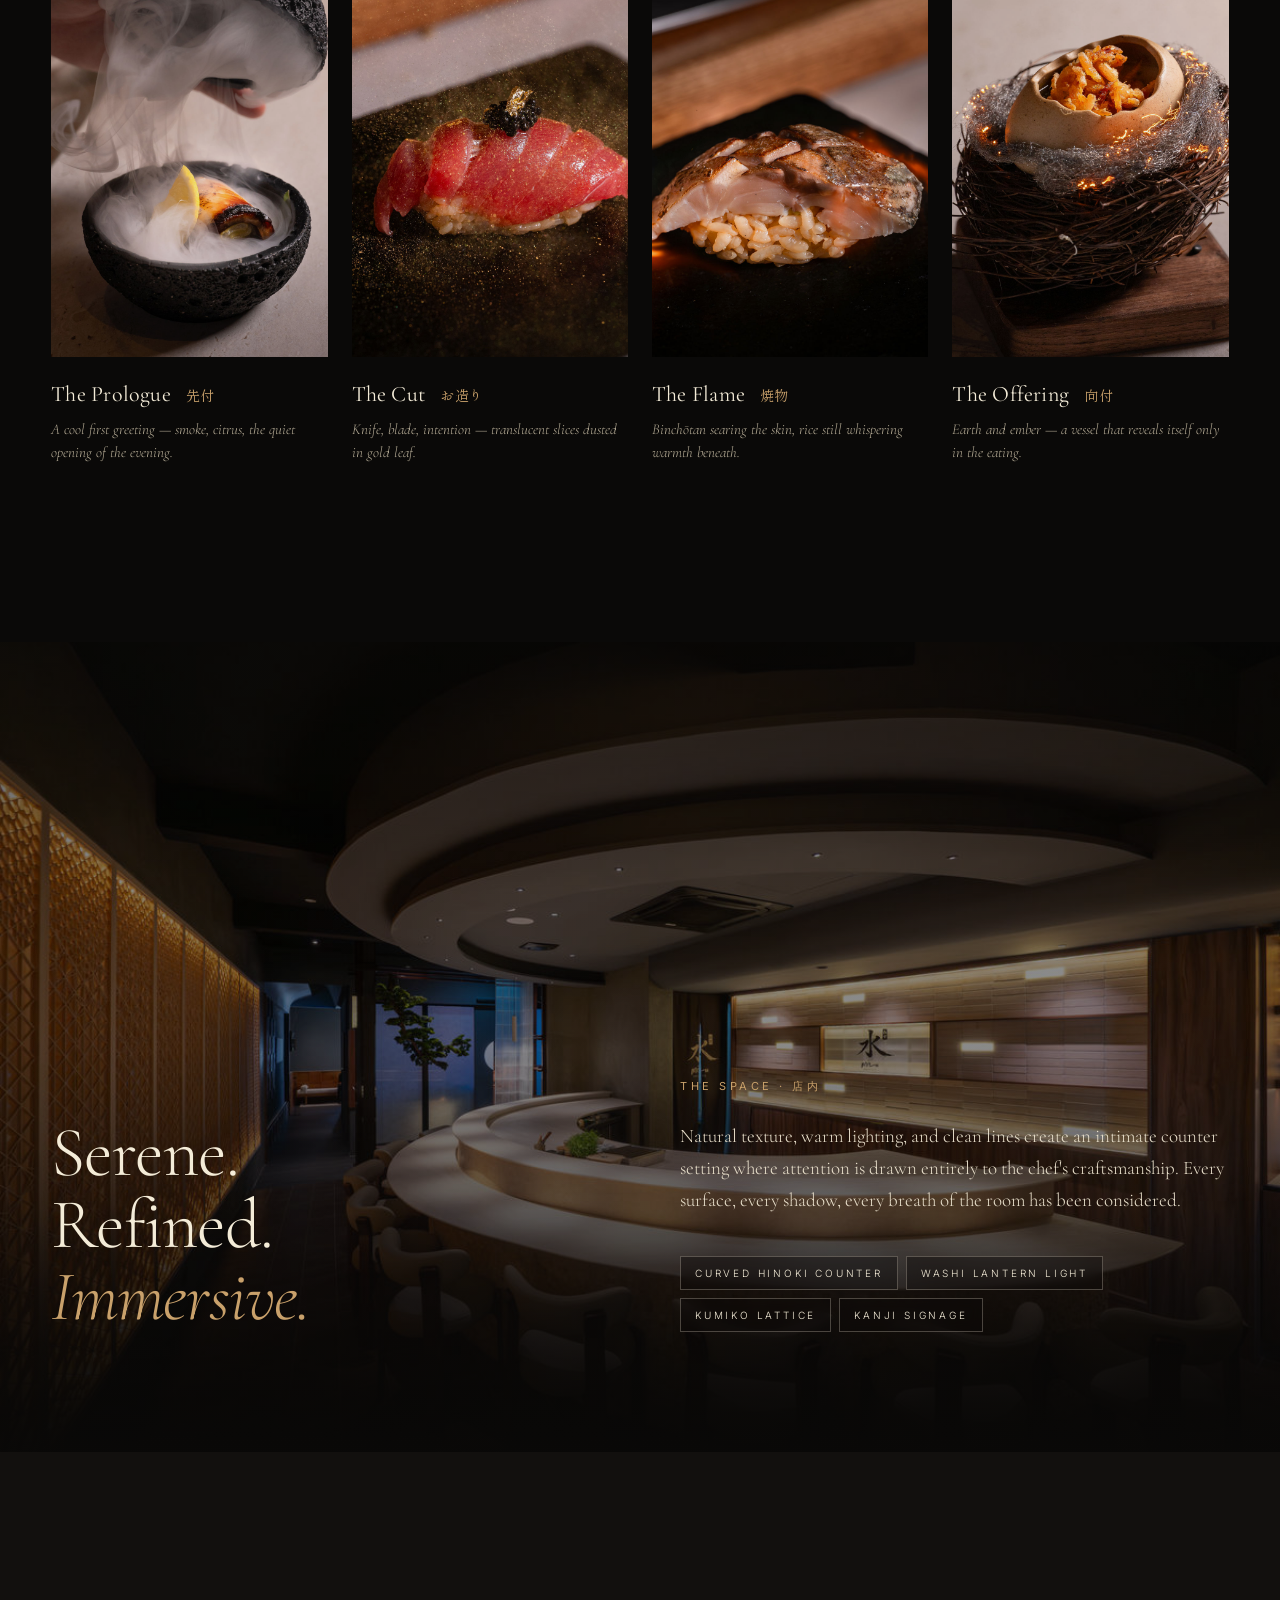
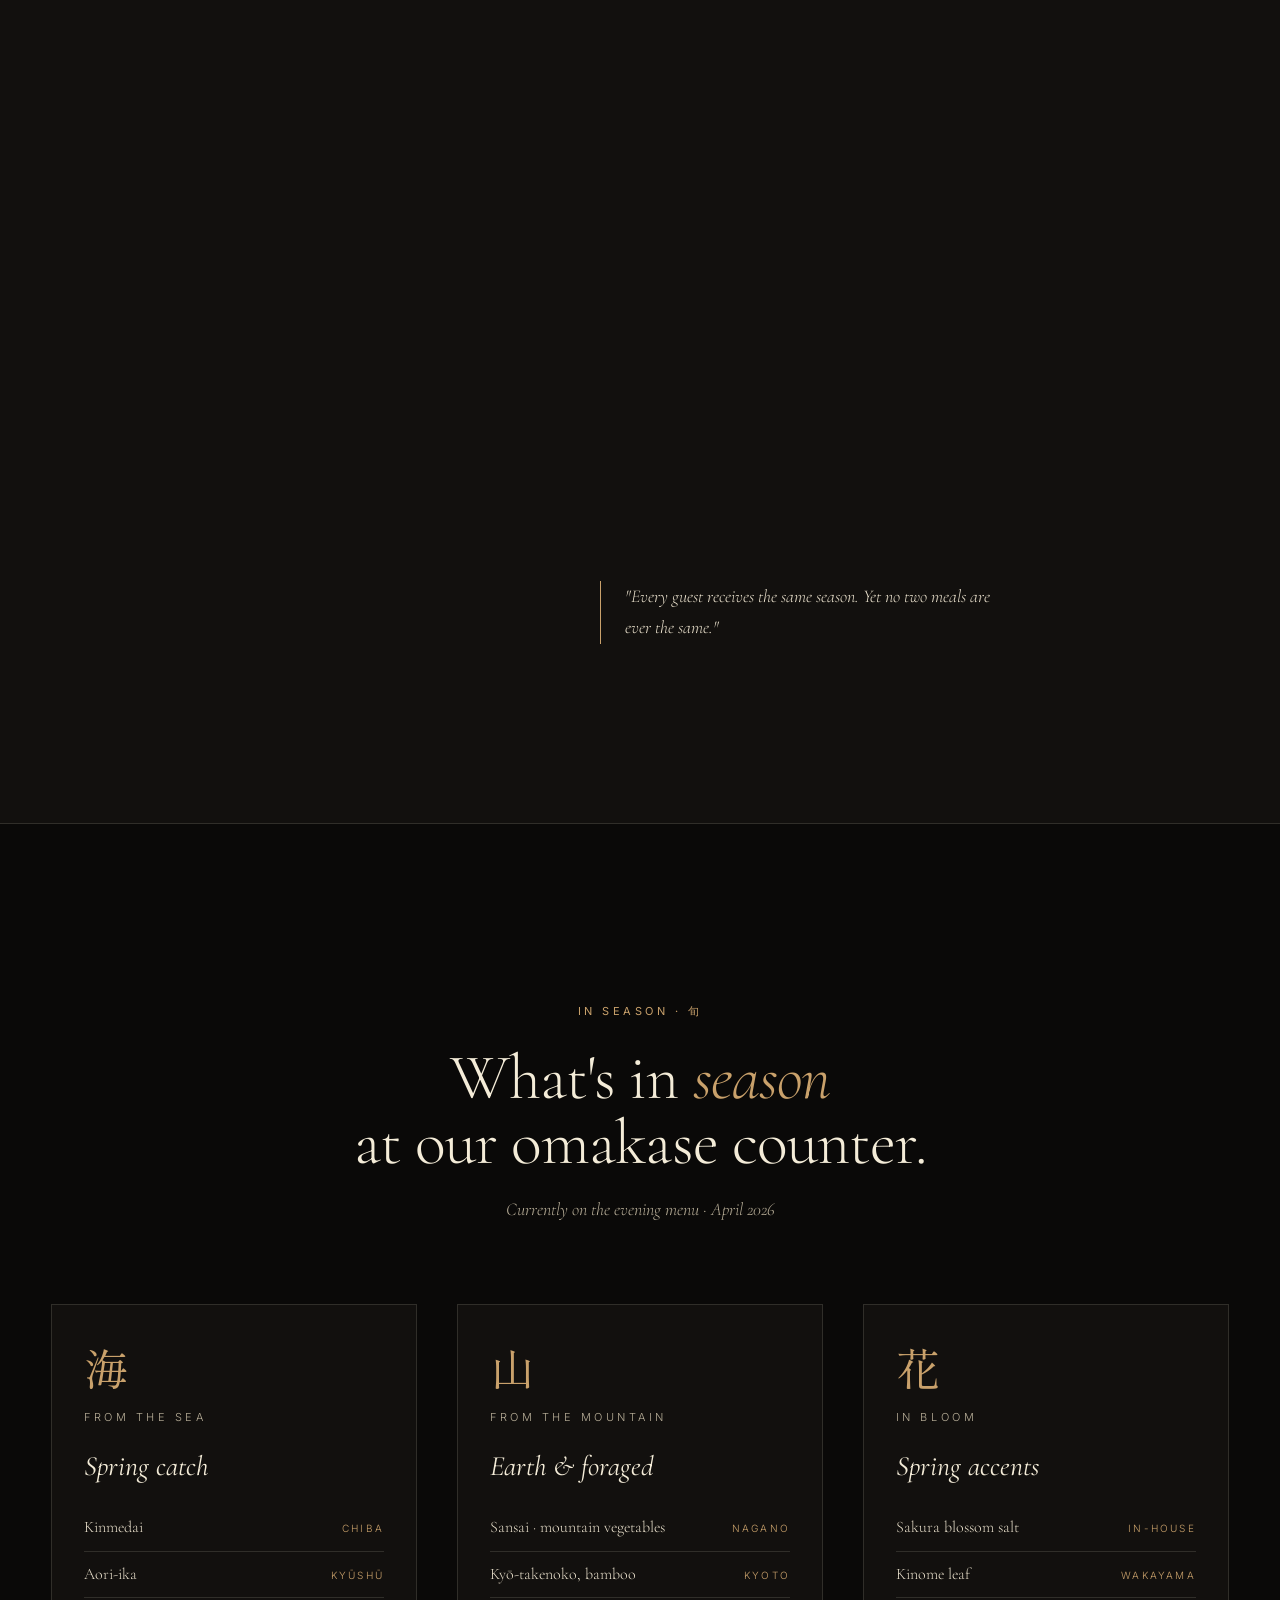
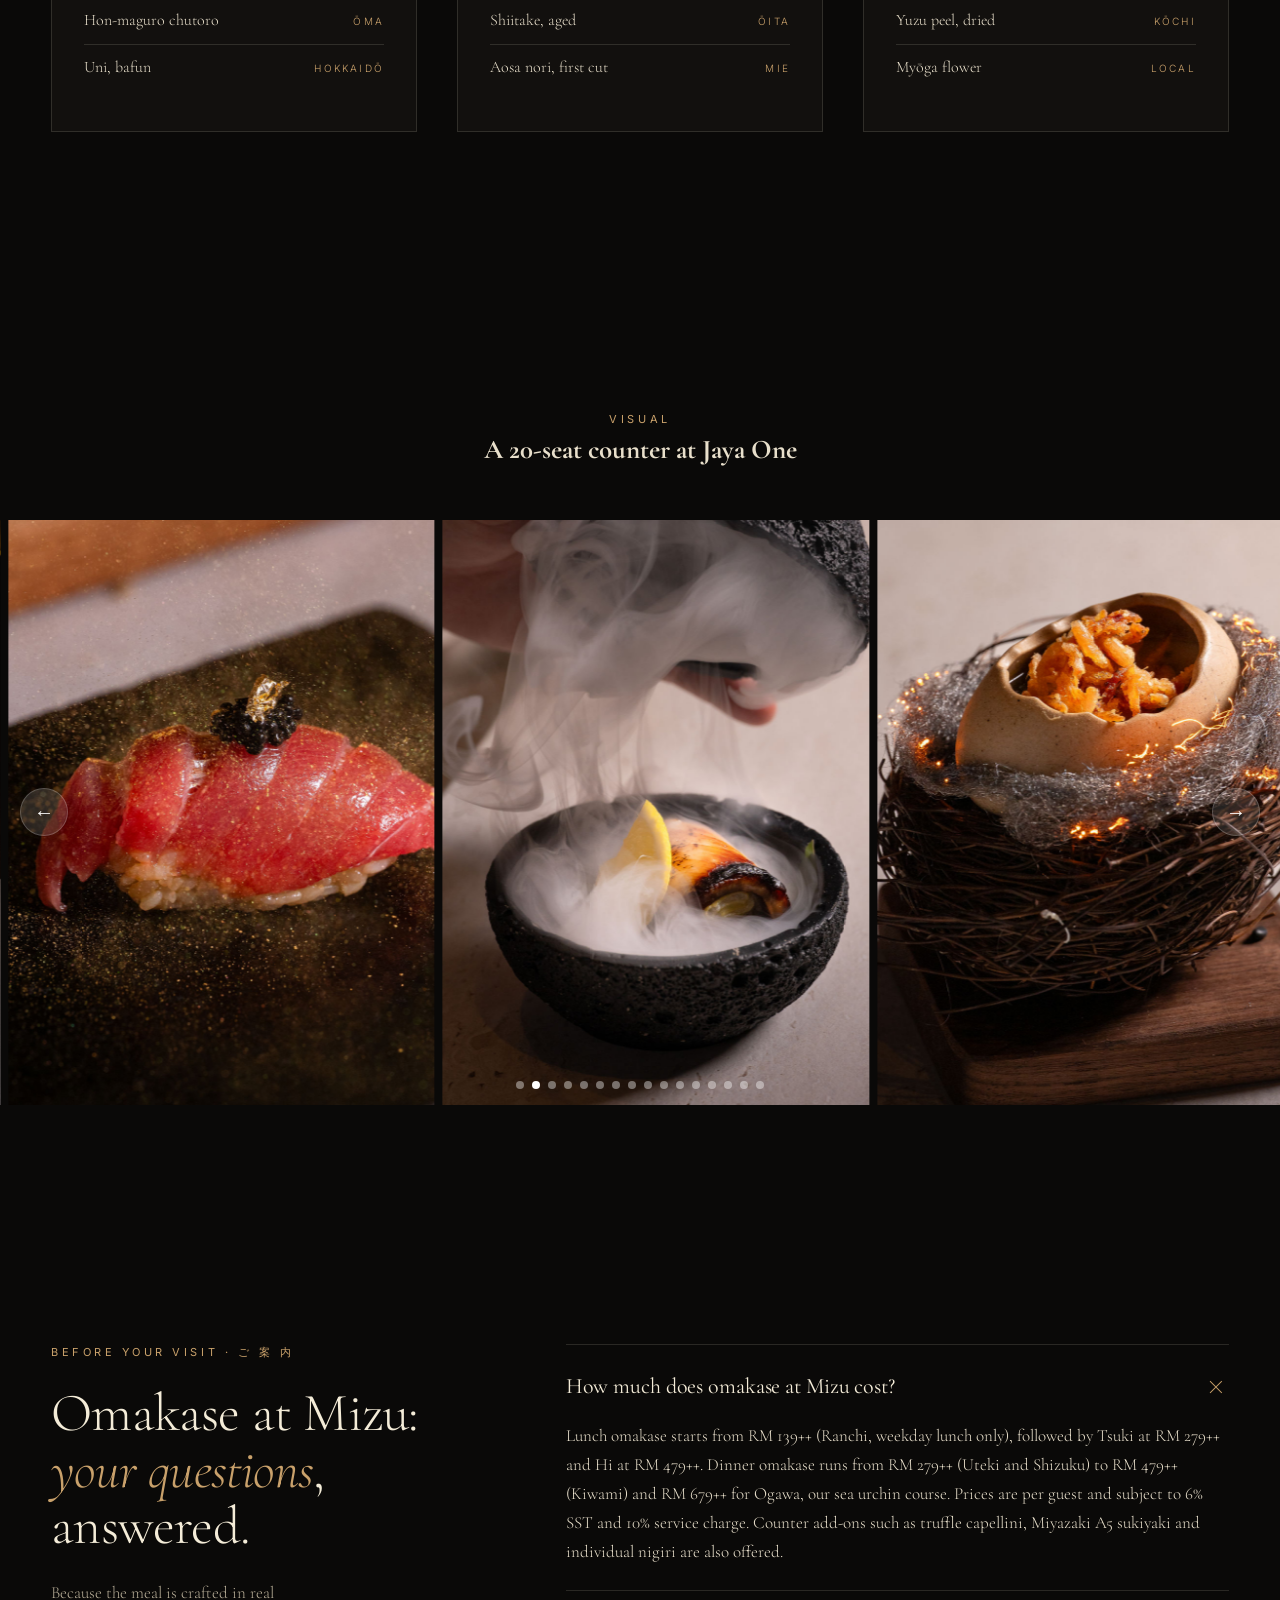
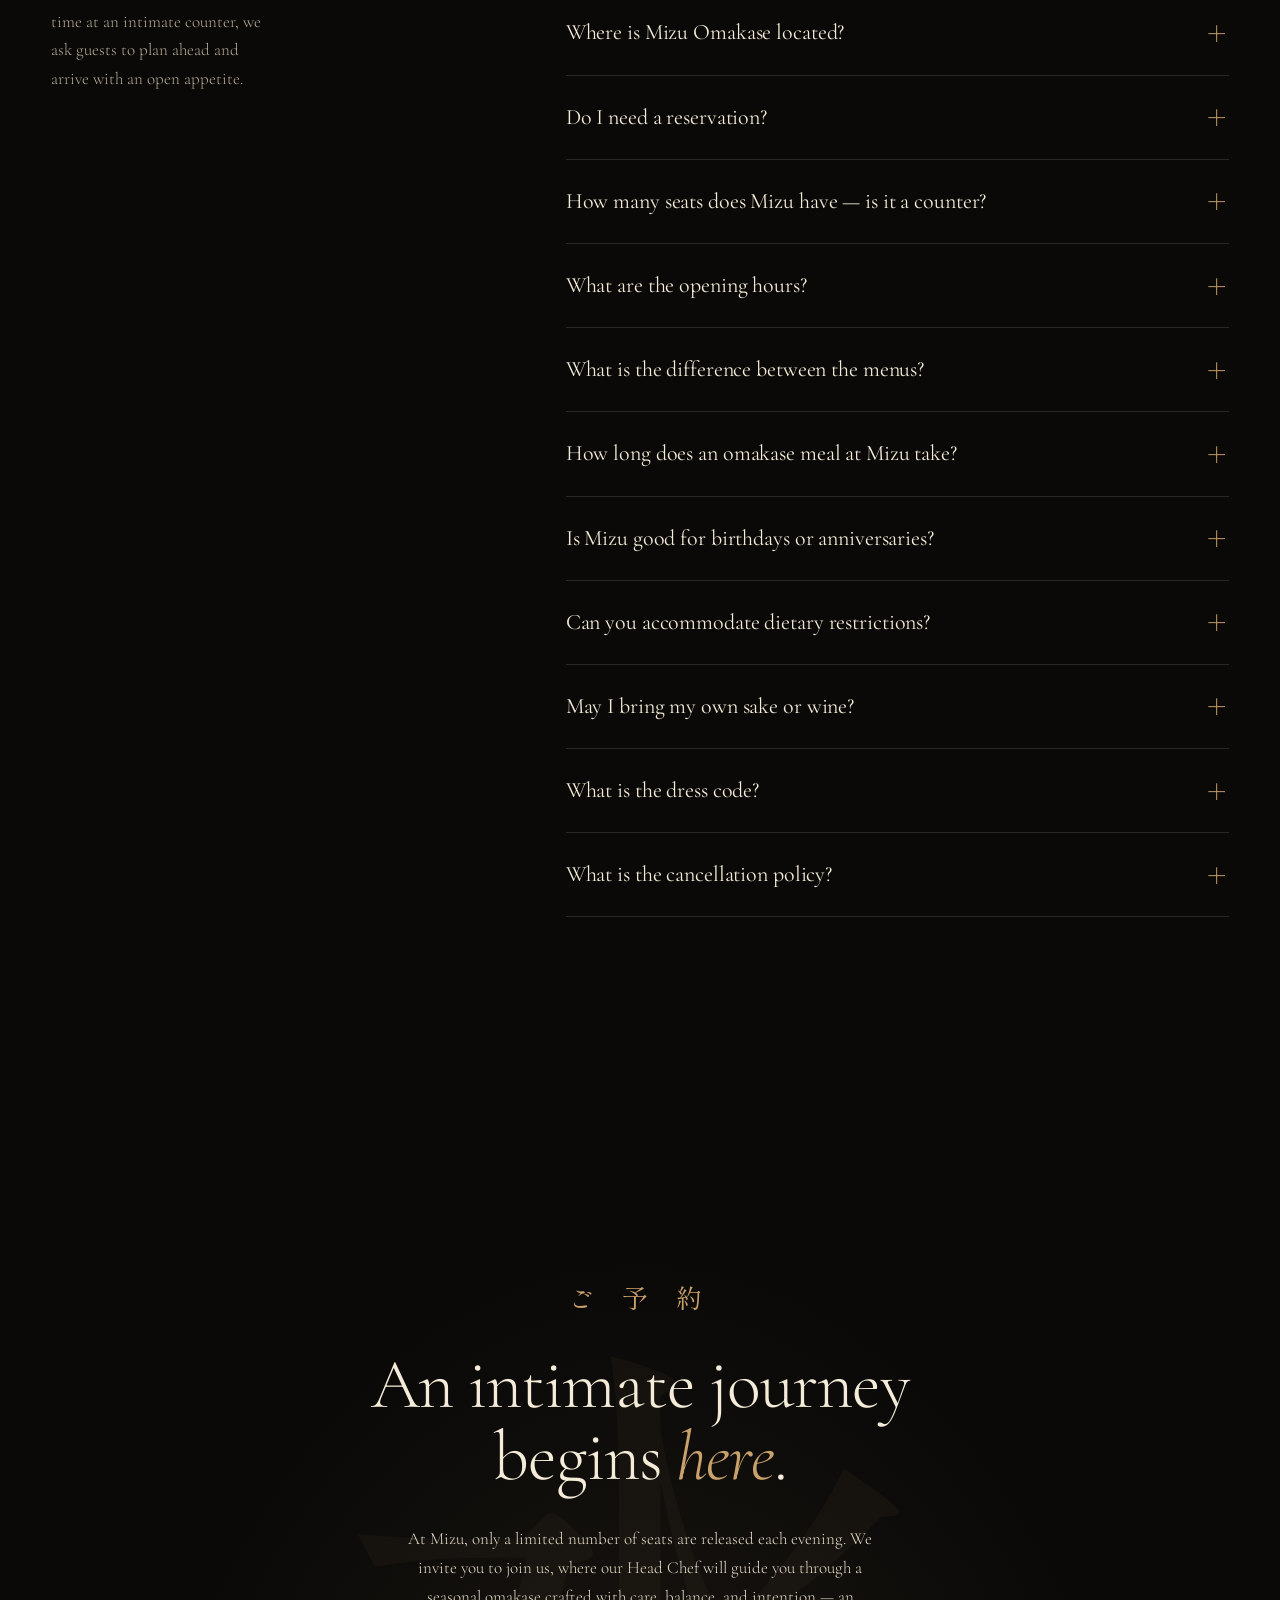
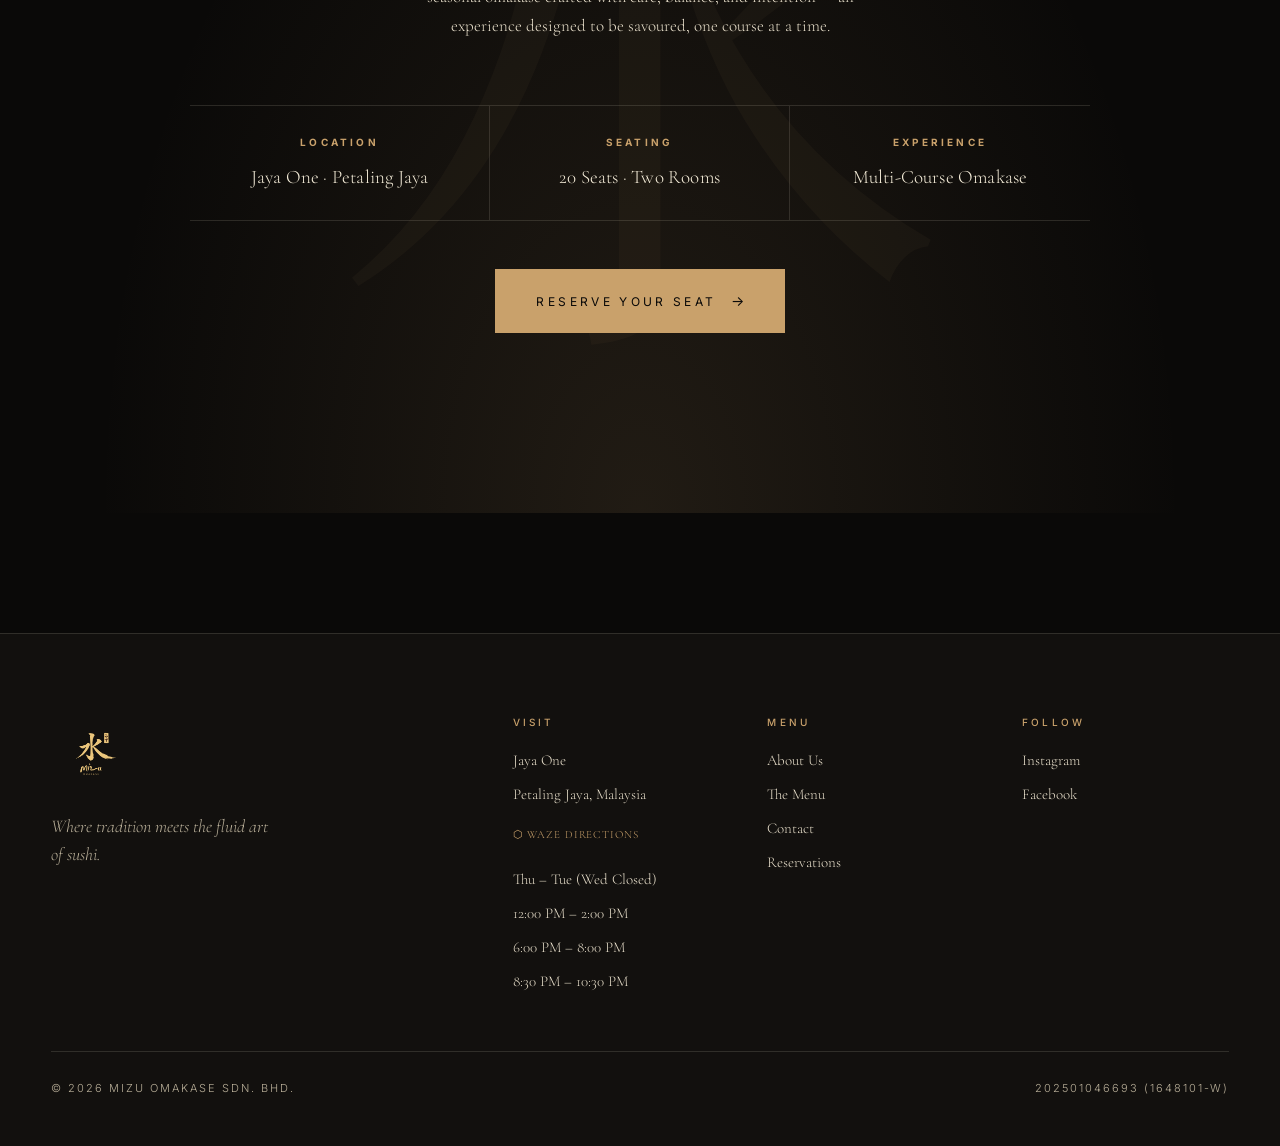
==== commit 66fffa82: "GEO/AEO: FAQPage (home + 2 posts), Menu schema, Restaurant @id graph w/ sameAs/hasMenu/acceptsReserv" ====
--- a/index.html
+++ b/index.html
@@ -7,8 +7,8 @@
     <link rel="apple-touch-icon" sizes="180x180" href="/apple-touch-icon.png">
 <meta charset="UTF-8" />
 <meta name="viewport" content="width=device-width, initial-scale=1.0" />
-<title>Best Omakase Restaurant | Omakase Malaysia & PJ</title>
-<meta name="description" content="Visit a leading omakase restaurant in PJ for an exceptional Omakase Malaysia experience featuring traditional Japanese cuisine and elegant fine dining." />
+<title>Mizu Omakase | Japanese Omakase Restaurant in Petaling Jaya (Jaya One)</title>
+<meta name="description" content="Mizu Omakase: a leading omakase restaurant in PJ (Jaya One) for an exceptional Omakase Malaysia experience featuring traditional Japanese cuisine and elegant fine dining." />
 <link rel="canonical" href="https://www.mizuomakase.com.my/" />
 <meta name="google-site-verification" content="tLQtjvD10rnMI0SSd4I9eP6xzH1W9KEC18GL6BeY3gI" />
 <meta name="robots" content="INDEX, FOLLOW, MAX-IMAGE-PREVIEW:LARGE, MAX-SNIPPET:-1, MAX-VIDEO-PREVIEW:-1" />
@@ -763,7 +763,7 @@
   color: var(--bone);
 }
 .faq-item.open .faq-a {
-  max-height: 200px;
+  max-height: 1200px;
   margin-top: 18px;
 }
 
@@ -868,44 +868,250 @@
   .reserve-details > div { border-right: none; border-bottom: 1px solid var(--hair); }
 }
 </style>
-<meta property="og:title" content="Mizu Omakase | Japanese Omakase Restaurant Petaling Jaya" />
-<meta property="og:description" content="Experience authentic Japanese omakase in Petaling Jaya. 20 seats, 3 menus from RM279++. Reserve now." />
+<meta property="og:title" content="Mizu Omakase | Japanese Omakase Restaurant in Petaling Jaya (Jaya One)" />
+<meta property="og:site_name" content="Mizu Omakase" />
+<meta property="og:description" content="Mizu Omakase — Japanese omakase at Jaya One, Petaling Jaya. 20 seats; lunch from RM139++, dinner omakase from RM279++ to RM679++. Reserve now." />
 <meta property="og:image" content="https://www.mizuomakase.com.my/images/hero-counter.jpg" />
-<meta property="og:url" content="https://www.mizuomakase.com.my" />
+<meta property="og:url" content="https://www.mizuomakase.com.my/" />
 <meta property="og:type" content="website" />
 <meta name="twitter:card" content="summary_large_image" />
 <script type="application/ld+json">
 {
   "@context": "https://schema.org",
-  "@type": "Restaurant",
-  "name": "Mizu Omakase",
-  "description": "Premium Japanese omakase restaurant at Jaya One, Petaling Jaya. 20 seats, 3 menus from RM279++.",
-  "url": "https://www.mizuomakase.com.my",
-  "telephone": "+60129130952",
-  "email": "contact.mizuomakase@gmail.com",
-  "address": {
-    "@type": "PostalAddress",
-    "streetAddress": "Jaya One (Same Row as MyNews)",
-    "addressLocality": "Petaling Jaya",
-    "addressRegion": "Selangor",
-    "postalCode": "46200",
-    "addressCountry": "MY"
-  },
-  "geo": {
-    "@type": "GeoCoordinates",
-    "latitude": 3.1178,
-    "longitude": 101.6354
-  },
-  "openingHoursSpecification": [
-    {"@type": "OpeningHoursSpecification", "dayOfWeek": ["Thursday","Friday","Saturday","Sunday","Monday","Tuesday"], "opens": "12:00", "closes": "22:30"}
-  ],
-  "servesCuisine": "Japanese",
-  "priceRange": "RM279++ - RM679++",
-  "reservationUrl": "https://reservation.umai.io/en/widget/mizu-omakase",
-  "menu": "https://www.mizuomakase.com.my/menu.html",
-  "image": "https://www.mizuomakase.com.my/images/hero-counter.jpg",
-  "currenciesAccepted": "MYR",
-  "paymentAccepted": "Cash, Credit Card"
+  "@graph": [
+    {
+      "@type": "WebSite",
+      "@id": "https://www.mizuomakase.com.my/#website",
+      "url": "https://www.mizuomakase.com.my/",
+      "name": "Mizu Omakase",
+      "publisher": {
+        "@id": "https://www.mizuomakase.com.my/#restaurant"
+      },
+      "inLanguage": "en-MY"
+    },
+    {
+      "@type": "Restaurant",
+      "@id": "https://www.mizuomakase.com.my/#restaurant",
+      "name": "Mizu Omakase",
+      "legalName": "Mizu Omakase Sdn. Bhd.",
+      "description": "Japanese omakase restaurant at Jaya One, Petaling Jaya. 20 seats across two rooms with a hinoki counter; three lunch menus from RM139++ and four dinner menus from RM279++ to RM679++.",
+      "url": "https://www.mizuomakase.com.my/",
+      "telephone": "+60129130952",
+      "email": "contact.mizuomakase@gmail.com",
+      "address": {
+        "@type": "PostalAddress",
+        "streetAddress": "Jaya One (Same Row as MyNews)",
+        "addressLocality": "Petaling Jaya",
+        "addressRegion": "Selangor",
+        "postalCode": "46200",
+        "addressCountry": "MY"
+      },
+      "geo": {
+        "@type": "GeoCoordinates",
+        "latitude": 3.1178,
+        "longitude": 101.6354
+      },
+      "hasMap": "https://ul.waze.com/ul?place=ChIJY0PfPmxJzDER34f-L386lF0&ll=3.11767090%2C101.63597330&navigate=yes",
+      "openingHoursSpecification": [
+        {
+          "@type": "OpeningHoursSpecification",
+          "dayOfWeek": [
+            "Thursday",
+            "Friday",
+            "Saturday",
+            "Sunday",
+            "Monday",
+            "Tuesday"
+          ],
+          "opens": "12:00",
+          "closes": "14:00"
+        },
+        {
+          "@type": "OpeningHoursSpecification",
+          "dayOfWeek": [
+            "Thursday",
+            "Friday",
+            "Saturday",
+            "Sunday",
+            "Monday",
+            "Tuesday"
+          ],
+          "opens": "18:00",
+          "closes": "22:30"
+        }
+      ],
+      "servesCuisine": [
+        "Japanese",
+        "Omakase",
+        "Sushi"
+      ],
+      "priceRange": "RM139++ - RM679++",
+      "acceptsReservations": true,
+      "reservationUrl": "https://reservation.umai.io/en/widget/mizu-omakase",
+      "potentialAction": {
+        "@type": "ReserveAction",
+        "target": {
+          "@type": "EntryPoint",
+          "urlTemplate": "https://reservation.umai.io/en/widget/mizu-omakase",
+          "actionPlatform": [
+            "http://schema.org/DesktopWebPlatform",
+            "http://schema.org/MobileWebPlatform"
+          ]
+        },
+        "result": {
+          "@type": "FoodEstablishmentReservation",
+          "name": "Mizu Omakase counter reservation"
+        }
+      },
+      "menu": "https://www.mizuomakase.com.my/menu.html",
+      "hasMenu": {
+        "@type": "Menu",
+        "@id": "https://www.mizuomakase.com.my/menu.html#menu",
+        "url": "https://www.mizuomakase.com.my/menu.html",
+        "name": "Mizu Omakase Menus"
+      },
+      "maximumAttendeeCapacity": 20,
+      "areaServed": [
+        {
+          "@type": "City",
+          "name": "Petaling Jaya"
+        },
+        {
+          "@type": "City",
+          "name": "Kuala Lumpur"
+        }
+      ],
+      "sameAs": [
+        "https://www.instagram.com/mizu.omakase/",
+        "https://www.facebook.com/profile.php?id=61584736661621"
+      ],
+      "image": [
+        "https://www.mizuomakase.com.my/images/hero-counter.jpg"
+      ],
+      "logo": "https://www.mizuomakase.com.my/images/logo.png",
+      "currenciesAccepted": "MYR",
+      "paymentAccepted": "Cash, Credit Card"
+    },
+    {
+      "@type": "WebPage",
+      "@id": "https://www.mizuomakase.com.my/#webpage",
+      "url": "https://www.mizuomakase.com.my/",
+      "name": "Mizu Omakase | Japanese Omakase Restaurant in Petaling Jaya (Jaya One)",
+      "isPartOf": {
+        "@id": "https://www.mizuomakase.com.my/#website"
+      },
+      "about": {
+        "@id": "https://www.mizuomakase.com.my/#restaurant"
+      },
+      "mainEntity": {
+        "@id": "https://www.mizuomakase.com.my/#faq"
+      },
+      "inLanguage": "en-MY"
+    },
+    {
+      "@type": "FAQPage",
+      "@id": "https://www.mizuomakase.com.my/#faq",
+      "url": "https://www.mizuomakase.com.my/",
+      "mainEntity": [
+        {
+          "@type": "Question",
+          "name": "How much does omakase at Mizu cost?",
+          "acceptedAnswer": {
+            "@type": "Answer",
+            "text": "Lunch omakase starts from RM 139++ (Ranchi, weekday lunch only), followed by Tsuki at RM 279++ and Hi at RM 479++. Dinner omakase runs from RM 279++ (Uteki and Shizuku) to RM 479++ (Kiwami) and RM 679++ for Ogawa, our sea urchin course. Prices are per guest and subject to 6% SST and 10% service charge. Counter add-ons such as truffle capellini, Miyazaki A5 sukiyaki and individual nigiri are also offered."
+          }
+        },
+        {
+          "@type": "Question",
+          "name": "Where is Mizu Omakase located?",
+          "acceptedAnswer": {
+            "@type": "Answer",
+            "text": "Mizu Omakase is at Jaya One, Petaling Jaya 46200, Selangor — on the same row as MyNews. Waze directions are on our contact page."
+          }
+        },
+        {
+          "@type": "Question",
+          "name": "Do I need a reservation?",
+          "acceptedAnswer": {
+            "@type": "Answer",
+            "text": "Yes, we recommend reserving ahead. With only 20 seats and three seatings a day, places are limited. Book online via Umai (reservation.umai.io/en/widget/mizu-omakase) or call +60 12-913 0952."
+          }
+        },
+        {
+          "@type": "Question",
+          "name": "How many seats does Mizu have — is it a counter?",
+          "acceptedAnswer": {
+            "@type": "Answer",
+            "text": "Mizu seats 20 guests across two rooms, centred on a curved hinoki counter for twelve where guests watch our Head Chef at work."
+          }
+        },
+        {
+          "@type": "Question",
+          "name": "What are the opening hours?",
+          "acceptedAnswer": {
+            "@type": "Answer",
+            "text": "We are open Thursday to Tuesday and closed on Wednesday. There are three seatings daily: Lunch 12:00 PM–2:00 PM, Dinner 1 6:00 PM–8:00 PM and Dinner 2 8:30 PM–10:30 PM."
+          }
+        },
+        {
+          "@type": "Question",
+          "name": "What is the difference between the menus?",
+          "acceptedAnswer": {
+            "@type": "Answer",
+            "text": "Mizu offers three lunch menus and four dinner menus. Lunch (weekdays only, except public holidays and special events): Ranchi (RM 139++) — appetizer, chawanmushi, six seasonal nigiri, a simmered fish dish, soup and dessert; Tsuki (RM 279++) — appetizer, sashimi, chawanmushi, six kinds of sushi, nimono, tomewan and dessert; Hi (RM 479++) — appetizer, sunomono, sashimi, a seasonal dish, five kinds of sushi, yakimono (a choice of wagyu yaki-suki or hotate), tomewan and dessert. Dinner: Uteki (RM 279++) — sashimi, a seasonal dish, yakimono, nimono and five kinds of sushi; Shizuku (RM 279++) — a cooked menu with ochazuke, three kinds of sushi and a noodle course; Kiwami (RM 479++) — the ultimate nigiri experience, with nine nigiri including three premium pieces, plus dobin mushi; Ogawa (RM 679++) — our sea urchin omakase, with a welcome drink, sashimi, an uni tasting box, uni bite, three kinds of sushi and a handroll. Full details are on our menu page."
+          }
+        },
+        {
+          "@type": "Question",
+          "name": "How long does an omakase meal at Mizu take?",
+          "acceptedAnswer": {
+            "@type": "Answer",
+            "text": "Approximately 2 hours per seating."
+          }
+        },
+        {
+          "@type": "Question",
+          "name": "Is Mizu good for birthdays or anniversaries?",
+          "acceptedAnswer": {
+            "@type": "Answer",
+            "text": "Yes. The intimate counter and unhurried, chef-led pace suit birthdays, anniversaries and date nights. Mention the occasion when you book so our team is aware before your visit."
+          }
+        },
+        {
+          "@type": "Question",
+          "name": "Can you accommodate dietary restrictions?",
+          "acceptedAnswer": {
+            "@type": "Answer",
+            "text": "Please let us know at least 48 hours before your reservation. We can accommodate most allergies and restrictions, though vegetarian and vegan omakase must be arranged in advance."
+          }
+        },
+        {
+          "@type": "Question",
+          "name": "May I bring my own sake or wine?",
+          "acceptedAnswer": {
+            "@type": "Answer",
+            "text": "Corkage is available at RM 200 per bottle, unlimited. We also offer a curated selection of premium sake by the bottle, from RM 199 to RM 1,200."
+          }
+        },
+        {
+          "@type": "Question",
+          "name": "What is the dress code?",
+          "acceptedAnswer": {
+            "@type": "Answer",
+            "text": "Smart casual, with a request for closed shoes. We kindly ask guests to avoid strong perfumes, as they interfere with the subtle seasonal aromas of the menu."
+          }
+        },
+        {
+          "@type": "Question",
+          "name": "What is the cancellation policy?",
+          "acceptedAnswer": {
+            "@type": "Answer",
+            "text": "We hold a credit card at booking. Cancellations within 48 hours incur the full omakase charge, as ingredients are sourced specifically for your seat."
+          }
+        }
+      ]
+    }
+  ]
 }
 </script>
 <!-- Google tag (gtag.js) -->
@@ -1067,7 +1273,7 @@
   <div class="exp-head">
     <div class="reveal">
       <div class="eyebrow" style="margin-bottom: 24px;">The Experience · 品 々</div>
-      <h2>A journey of<br/><span class="it">sixteen</span> movements.</h2>
+      <h2>Omakase in<br/><span class="it">Petaling Jaya</span>, from RM139++.</h2>
     </div>
     <p class="reveal delay-1">
       The menu changes nightly — what follows is a glimpse of the atmosphere, not a spoiler. The cadence, the textures, the rhythm of fire and ice. Your meal will be written on the evening of your visit.
@@ -1157,7 +1363,7 @@
 <section class="season">
   <div class="season-head">
     <div class="eyebrow reveal">In Season · 旬</div>
-    <h2 class="reveal delay-1">What the <span class="it">season</span> is bringing<br/>to the counter.</h2>
+    <h2 class="reveal delay-1">What's in <span class="it">season</span><br/>at our omakase counter.</h2>
     <p class="sub reveal delay-2">Currently on the evening menu · April 2026</p>
   </div>
   <div class="season-grid">
@@ -1201,7 +1407,7 @@
 <section class="gallery-slider">
   <div class="gallery-inner reveal">
     <div class="eyebrow">Visual</div>
-    <h2>Moments from <span class="it">the Counter</span></h2>
+    <h2>A 20-seat counter <span class="it">at Jaya One</span></h2>
   </div>
   <div class="slider-wrap">
     <div class="slider-track" id="sliderTrack">
@@ -1232,33 +1438,57 @@
 
 
 <!-- FAQ -->
-<section class="faq">
+<section class="faq" id="faq">
   <div class="faq-grid">
     <div class="faq-side">
       <div class="eyebrow reveal">Before Your Visit · ご 案 内</div>
-      <h3 class="reveal delay-1">A few <span class="it">notes</span> for the evening.</h3>
+      <h3 class="reveal delay-1">Omakase at Mizu: <span class="it">your questions</span>, answered.</h3>
       <p class="reveal delay-2">Because the meal is crafted in real time at an intimate counter, we ask guests to plan ahead and arrive with an open appetite.</p>
     </div>
     <div class="faq-list">
       <div class="faq-item open">
-        <div class="faq-q"><h4>What is the price of the omakase?</h4><span class="plus">＋</span></div>
-        <div class="faq-a">Our omakase Petaling Jaya menus start from RM 279++ per guest, up to RM 679++ for the full seasonal experience at our Japanese restaurant Jaya One. Seasonal truffle, caviar, and wagyu additions are offered at the counter.</div>
+        <div class="faq-q"><h4>How much does omakase at Mizu cost?</h4><span class="plus">＋</span></div>
+        <div class="faq-a">Lunch omakase starts from RM 139++ (Ranchi, weekday lunch only), followed by Tsuki at RM 279++ and Hi at RM 479++. Dinner omakase runs from RM 279++ (Uteki and Shizuku) to RM 479++ (Kiwami) and RM 679++ for Ogawa, our sea urchin course. Prices are per guest and subject to 6% SST and 10% service charge. Counter add-ons such as truffle capellini, Miyazaki A5 sukiyaki and individual nigiri are also offered.</div>
+      </div>
+      <div class="faq-item">
+        <div class="faq-q"><h4>Where is Mizu Omakase located?</h4><span class="plus">＋</span></div>
+        <div class="faq-a">Mizu Omakase is at Jaya One, Petaling Jaya 46200, Selangor — on the same row as MyNews. Waze directions are on our <a href="contact.html">contact page</a>.</div>
+      </div>
+      <div class="faq-item">
+        <div class="faq-q"><h4>Do I need a reservation?</h4><span class="plus">＋</span></div>
+        <div class="faq-a">Yes, we recommend reserving ahead. With only 20 seats and three seatings a day, places are limited. Book online via <a href="https://reservation.umai.io/en/widget/mizu-omakase">Umai</a> (reservation.umai.io/en/widget/mizu-omakase) or call <a href="tel:+60129130952">+60 12-913 0952</a>.</div>
+      </div>
+      <div class="faq-item">
+        <div class="faq-q"><h4>How many seats does Mizu have — is it a counter?</h4><span class="plus">＋</span></div>
+        <div class="faq-a">Mizu seats 20 guests across two rooms, centred on a curved hinoki counter for twelve where guests watch our Head Chef at work.</div>
+      </div>
+      <div class="faq-item">
+        <div class="faq-q"><h4>What are the opening hours?</h4><span class="plus">＋</span></div>
+        <div class="faq-a">We are open Thursday to Tuesday and closed on Wednesday. There are three seatings daily: Lunch 12:00 PM–2:00 PM, Dinner 1 6:00 PM–8:00 PM and Dinner 2 8:30 PM–10:30 PM.</div>
+      </div>
+      <div class="faq-item">
+        <div class="faq-q"><h4>What is the difference between the menus?</h4><span class="plus">＋</span></div>
+        <div class="faq-a">Mizu offers three lunch menus and four dinner menus. Lunch (weekdays only, except public holidays and special events): Ranchi (RM 139++) — appetizer, chawanmushi, six seasonal nigiri, a simmered fish dish, soup and dessert; Tsuki (RM 279++) — appetizer, sashimi, chawanmushi, six kinds of sushi, nimono, tomewan and dessert; Hi (RM 479++) — appetizer, sunomono, sashimi, a seasonal dish, five kinds of sushi, yakimono (a choice of wagyu yaki-suki or hotate), tomewan and dessert. Dinner: Uteki (RM 279++) — sashimi, a seasonal dish, yakimono, nimono and five kinds of sushi; Shizuku (RM 279++) — a cooked menu with ochazuke, three kinds of sushi and a noodle course; Kiwami (RM 479++) — the ultimate nigiri experience, with nine nigiri including three premium pieces, plus dobin mushi; Ogawa (RM 679++) — our sea urchin omakase, with a welcome drink, sashimi, an uni tasting box, uni bite, three kinds of sushi and a handroll. Full details are on our <a href="menu.html">menu page</a>.</div>
+      </div>
+      <div class="faq-item">
+        <div class="faq-q"><h4>How long does an omakase meal at Mizu take?</h4><span class="plus">＋</span></div>
+        <div class="faq-a">Approximately 2 hours per seating.</div>
+      </div>
+      <div class="faq-item">
+        <div class="faq-q"><h4>Is Mizu good for birthdays or anniversaries?</h4><span class="plus">＋</span></div>
+        <div class="faq-a">Yes. The intimate counter and unhurried, chef-led pace suit birthdays, anniversaries and date nights. Mention the occasion when you book so our team is aware before your visit.</div>
+      </div>
+      <div class="faq-item">
+        <div class="faq-q"><h4>Can you accommodate dietary restrictions?</h4><span class="plus">＋</span></div>
+        <div class="faq-a">Please let us know at least 48 hours before your reservation. We can accommodate most allergies and restrictions, though vegetarian and vegan omakase must be arranged in advance.</div>
+      </div>
+      <div class="faq-item">
+        <div class="faq-q"><h4>May I bring my own sake or wine?</h4><span class="plus">＋</span></div>
+        <div class="faq-a">Corkage is available at RM 200 per bottle, unlimited. We also offer a curated selection of premium sake by the bottle, from RM 199 to RM 1,200.</div>
       </div>
       <div class="faq-item">
         <div class="faq-q"><h4>What is the dress code?</h4><span class="plus">＋</span></div>
         <div class="faq-a">Smart casual, with a request for closed shoes. We kindly ask guests to avoid strong perfumes, as they interfere with the subtle seasonal aromas of the menu.</div>
-      </div>
-      <div class="faq-item">
-        <div class="faq-q"><h4>How long is the experience?</h4><span class="plus">＋</span></div>
-        <div class="faq-a">Approximately 2 hours. Our omakase PJ experience runs across three daily seatings — Lunch 12:00 PM–2:00 PM, Dinner 1 6:00 PM–8:00 PM, Dinner 2 8:30 PM–10:30 PM — Thursday through Tuesday (Wednesday closed).</div>
-      </div>
-      <div class="faq-item">
-        <div class="faq-q"><h4>Can you accommodate dietary restrictions?</h4><span class="plus">＋</span></div>
-        <div class="faq-a">Please let us know at least 48 hours before your reservation. We can accommodate most allergies and restrictions, though vegetarian and vegan omakase must be arranged in advance.</div>
-      </div>
-      <div class="faq-item">
-        <div class="faq-q"><h4>May I bring my own sake or wine?</h4><span class="plus">＋</span></div>
-        <div class="faq-a">Corkage is available at RM 200 per bottle, unlimited. Our own list features 14 sakes and a carefully paired progression.</div>
       </div>
       <div class="faq-item">
         <div class="faq-q"><h4>What is the cancellation policy?</h4><span class="plus">＋</span></div>
@@ -1313,7 +1543,7 @@
       <h5>Visit</h5>
       <p>Jaya One</p>
       <p>Petaling Jaya, Malaysia</p><a href="https://ul.waze.com/ul?place=ChIJY0PfPmxJzDER34f-L386lF0&ll=3.11767090%2C101.63597330&navigate=yes" target="_blank" rel="noopener" style="display:inline-flex;align-items:center;gap:6px;margin-top:10px;color:var(--ember);font-size:11px;letter-spacing:0.08em;text-transform:uppercase;text-decoration:none;">⬡ Waze Directions</a>
-      <p style="margin-top: 14px;">Tue – Sun</p>
+      <p style="margin-top: 14px;">Thu – Tue (Wed Closed)</p>
       <p>12:00 PM – 2:00 PM</p><p>6:00 PM – 8:00 PM</p><p>8:30 PM – 10:30 PM</p>
     </div>
     <div class="foot-col">
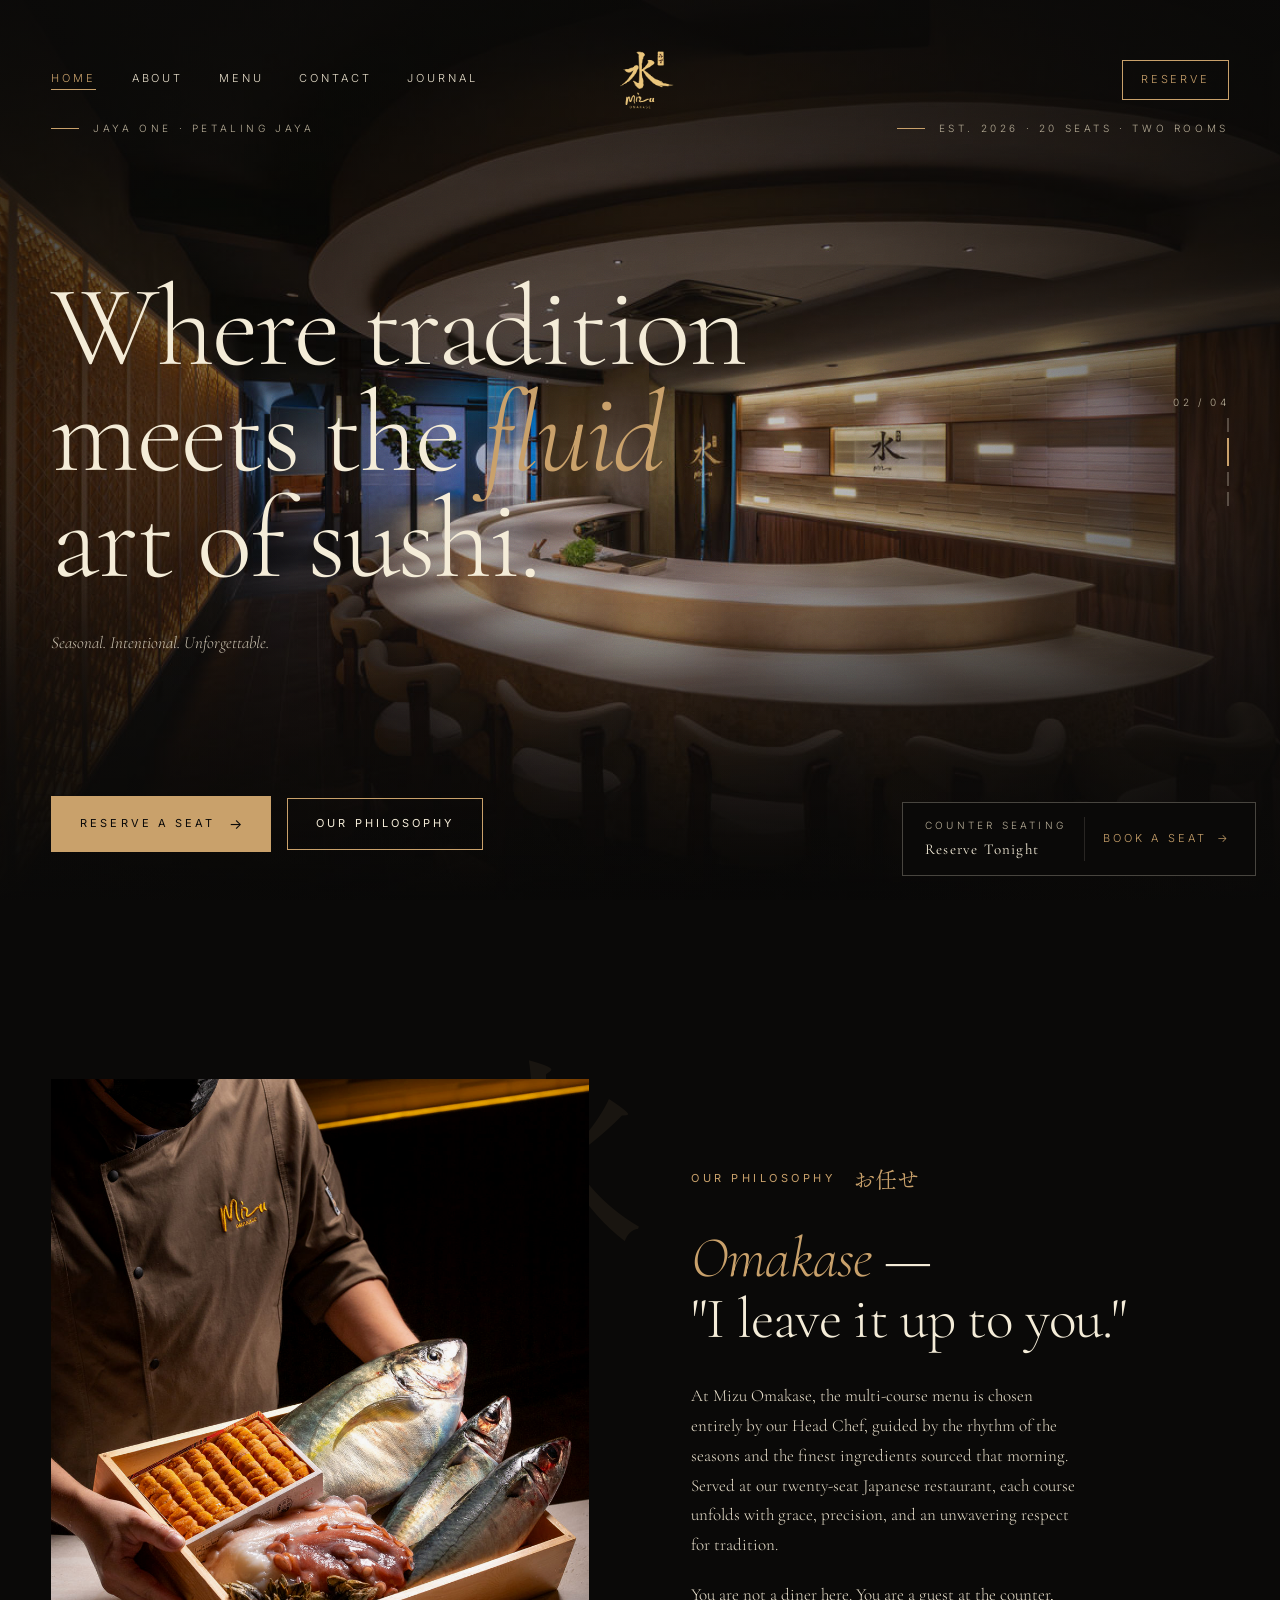
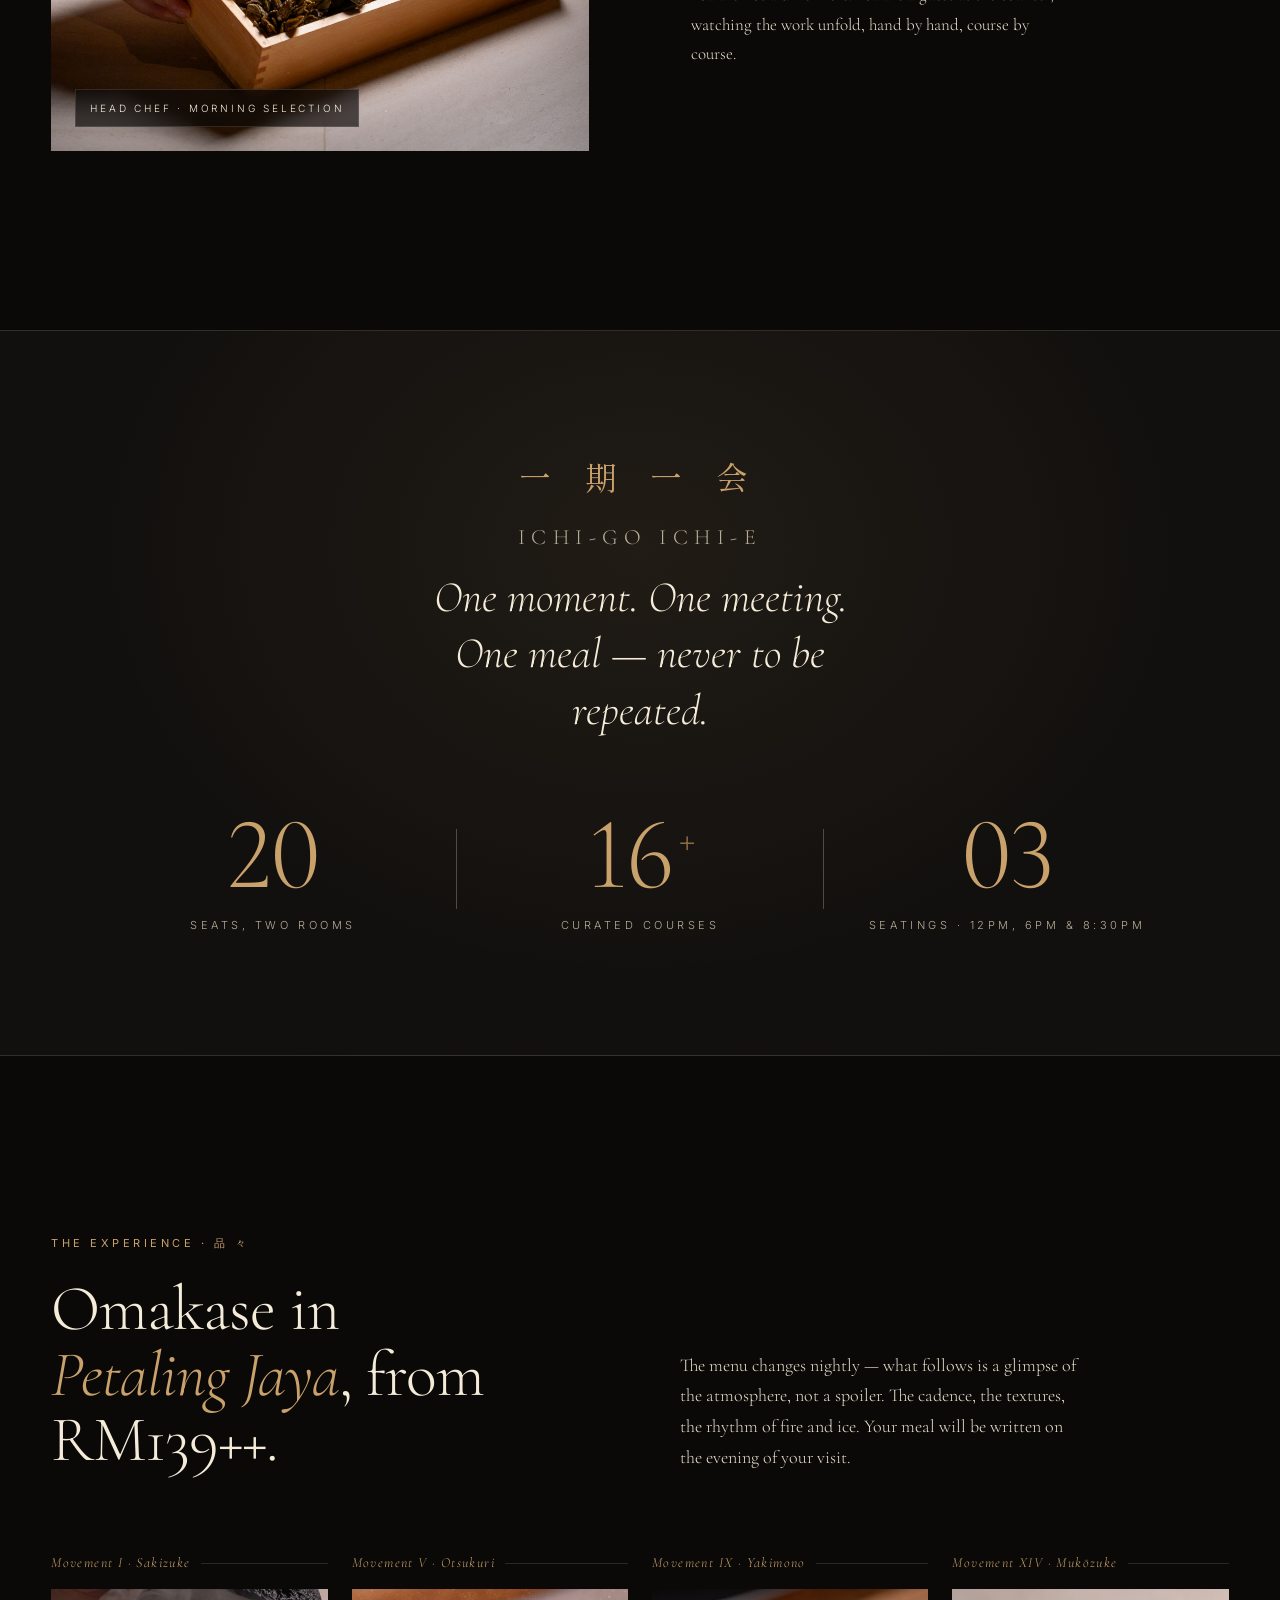
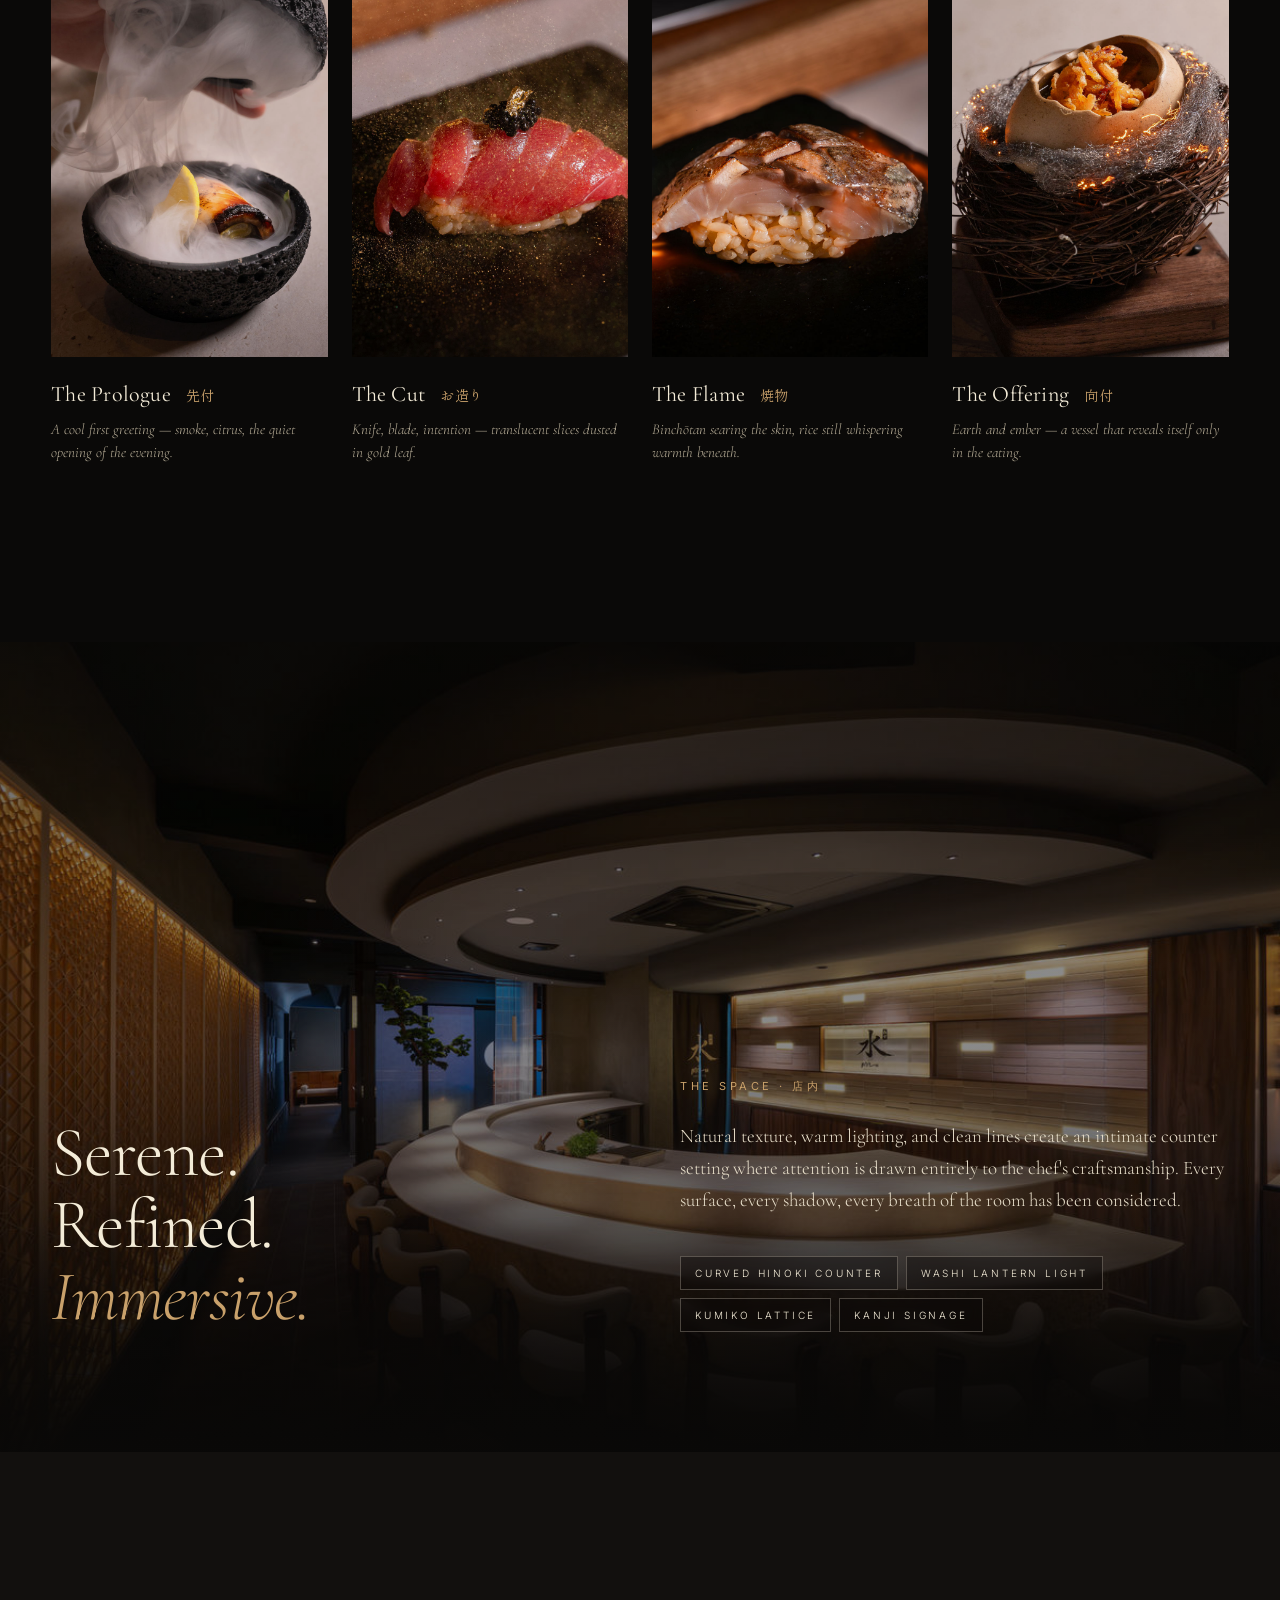
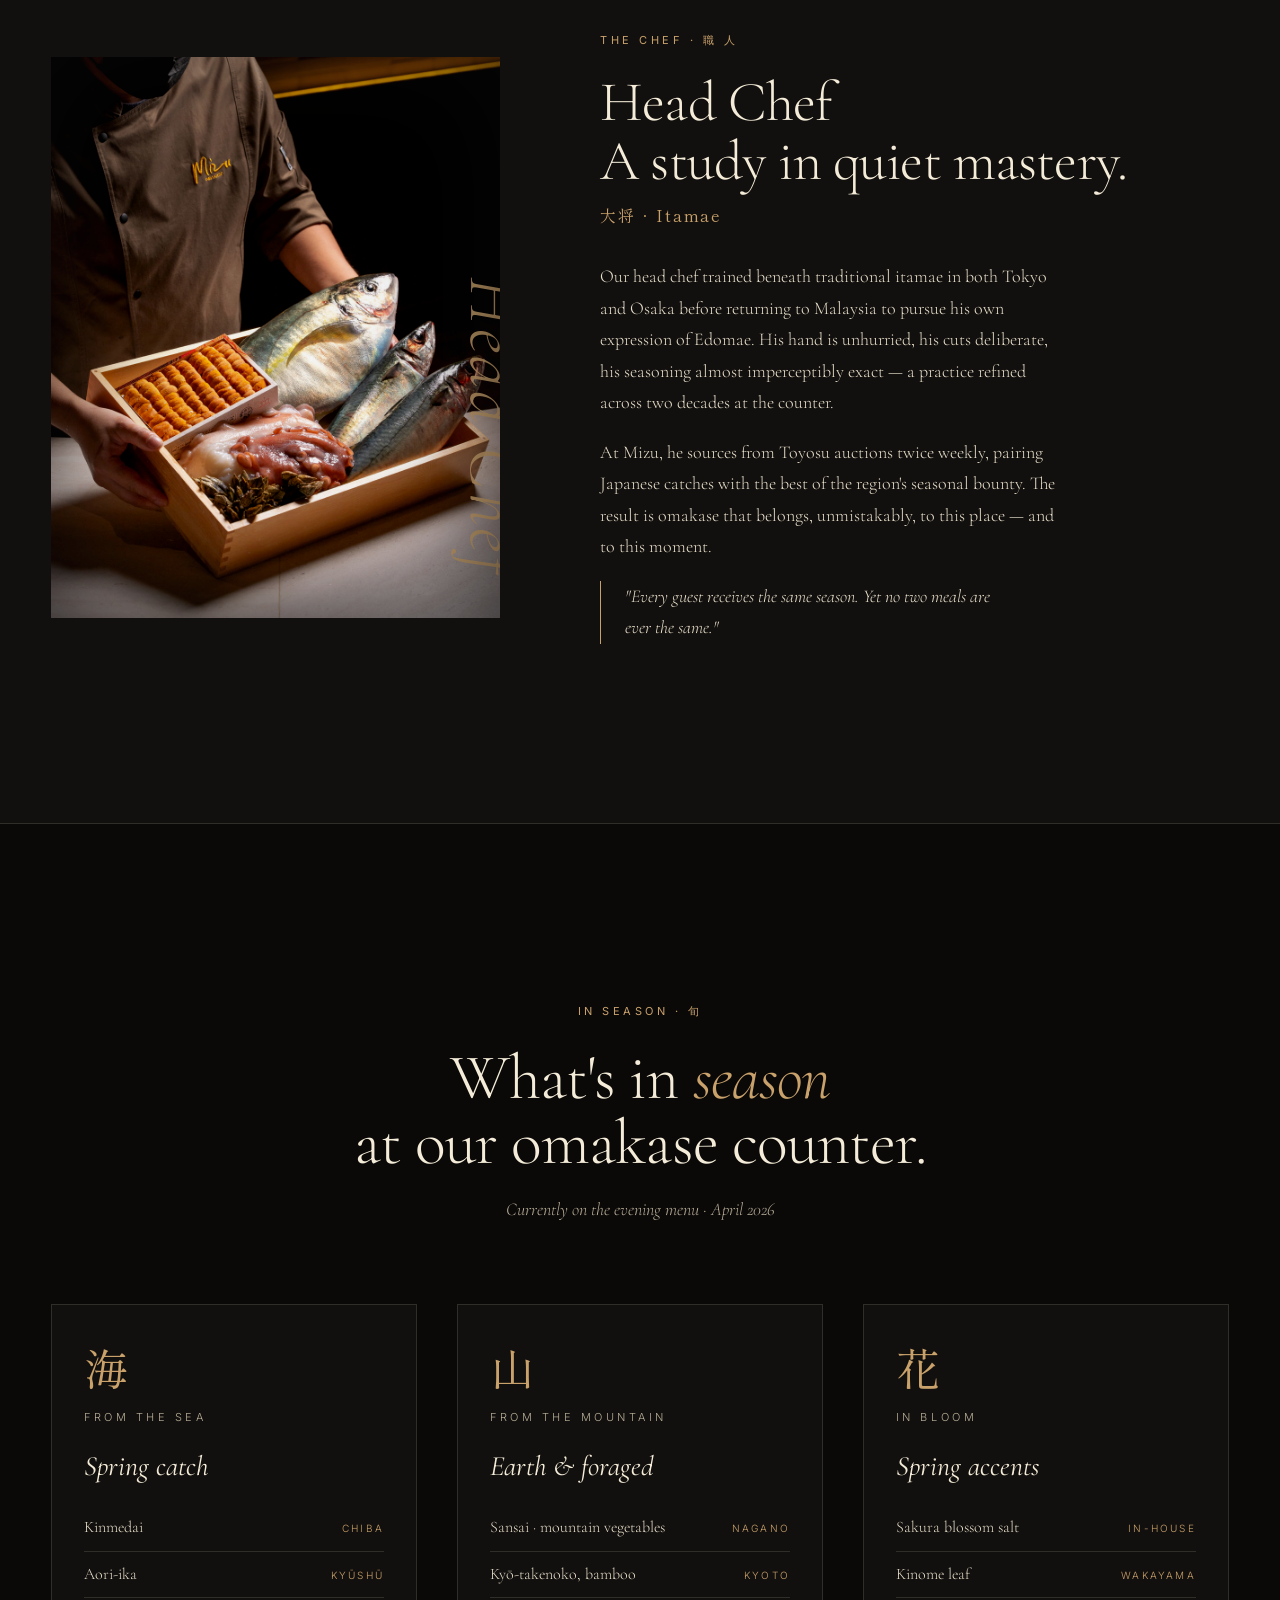
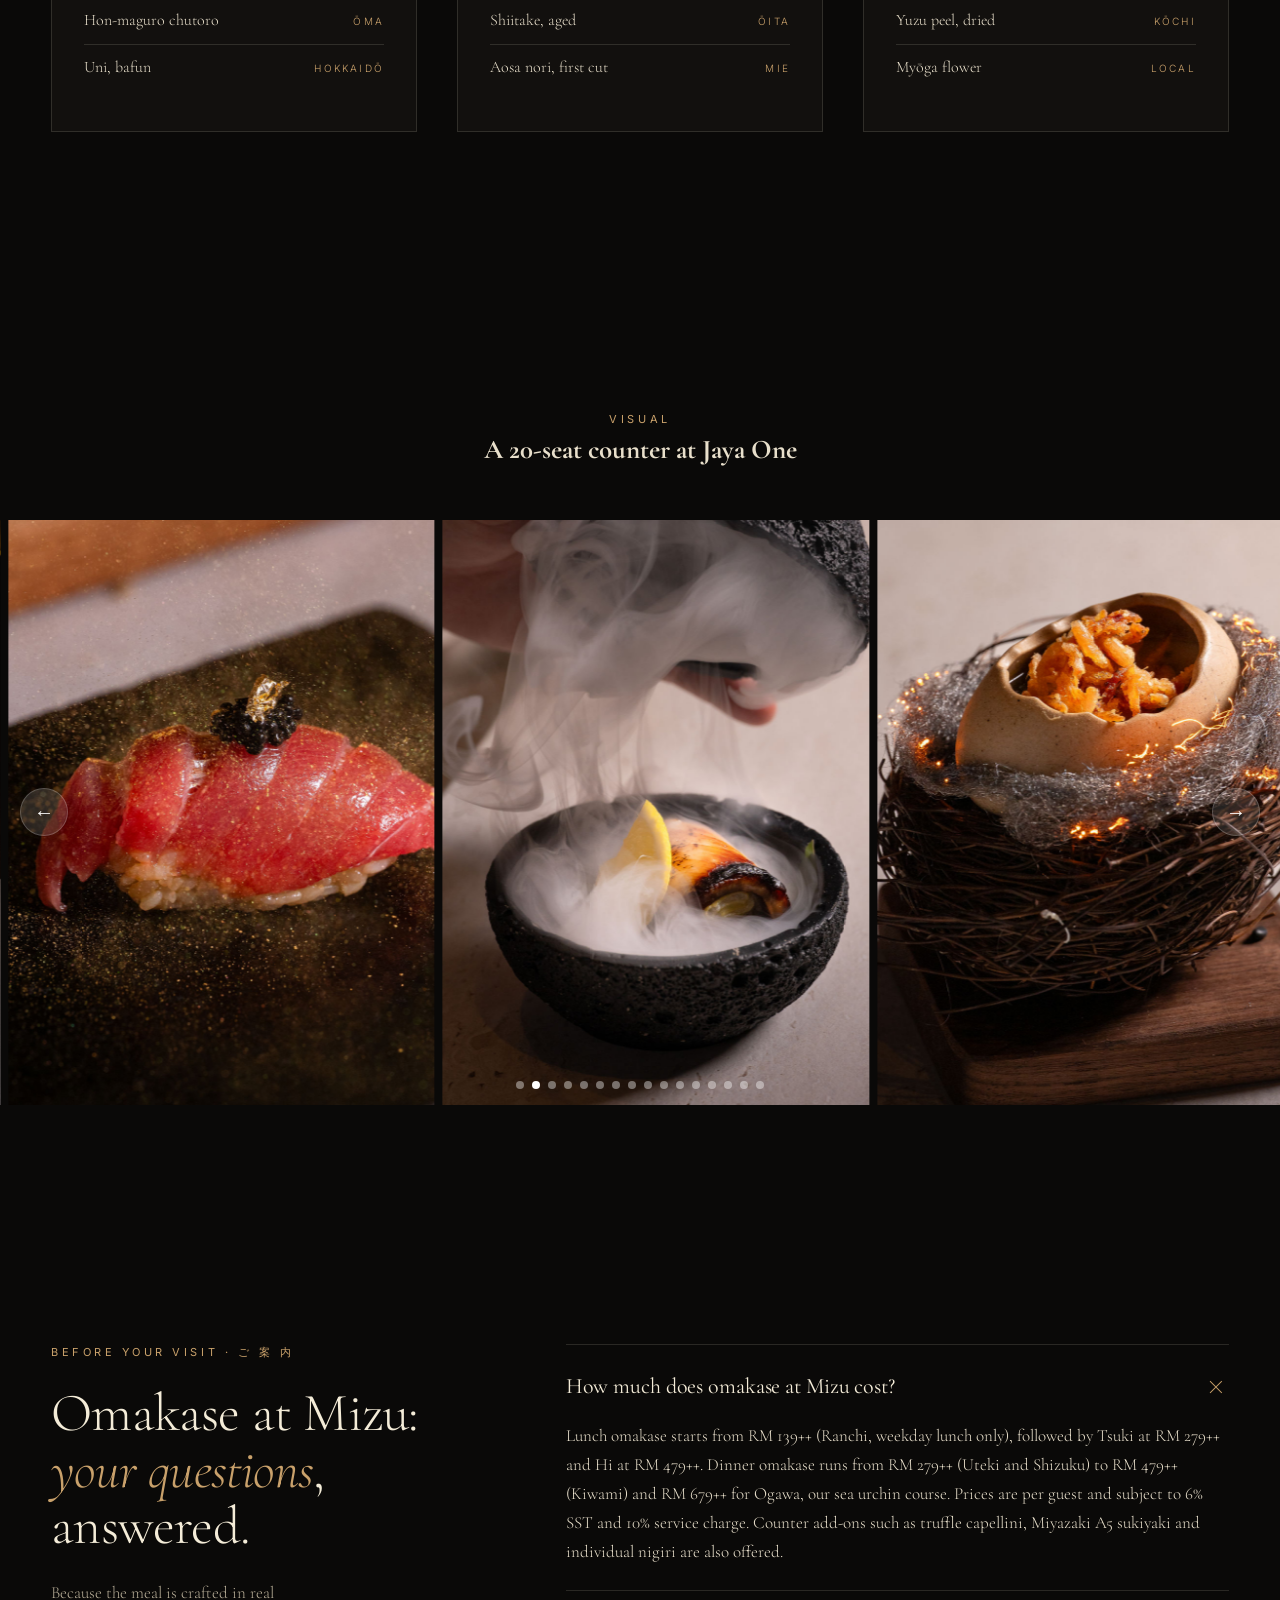
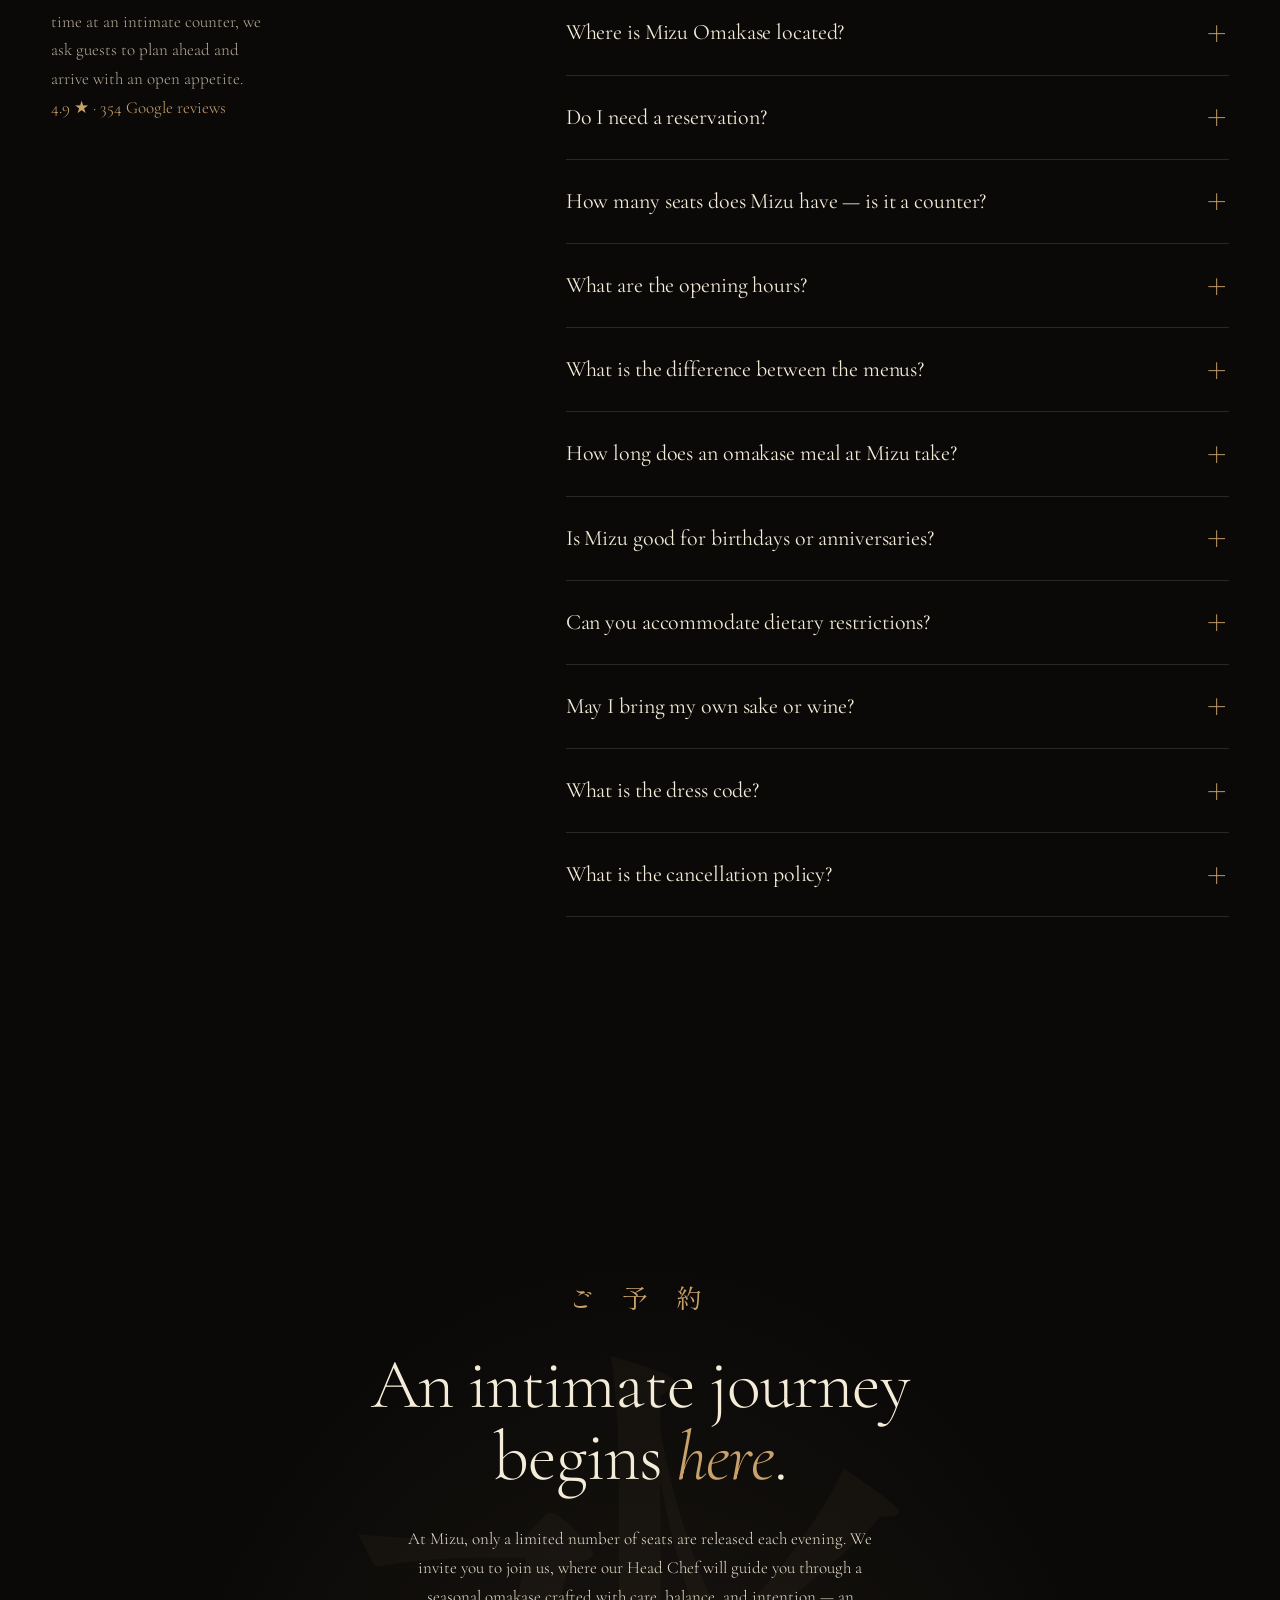
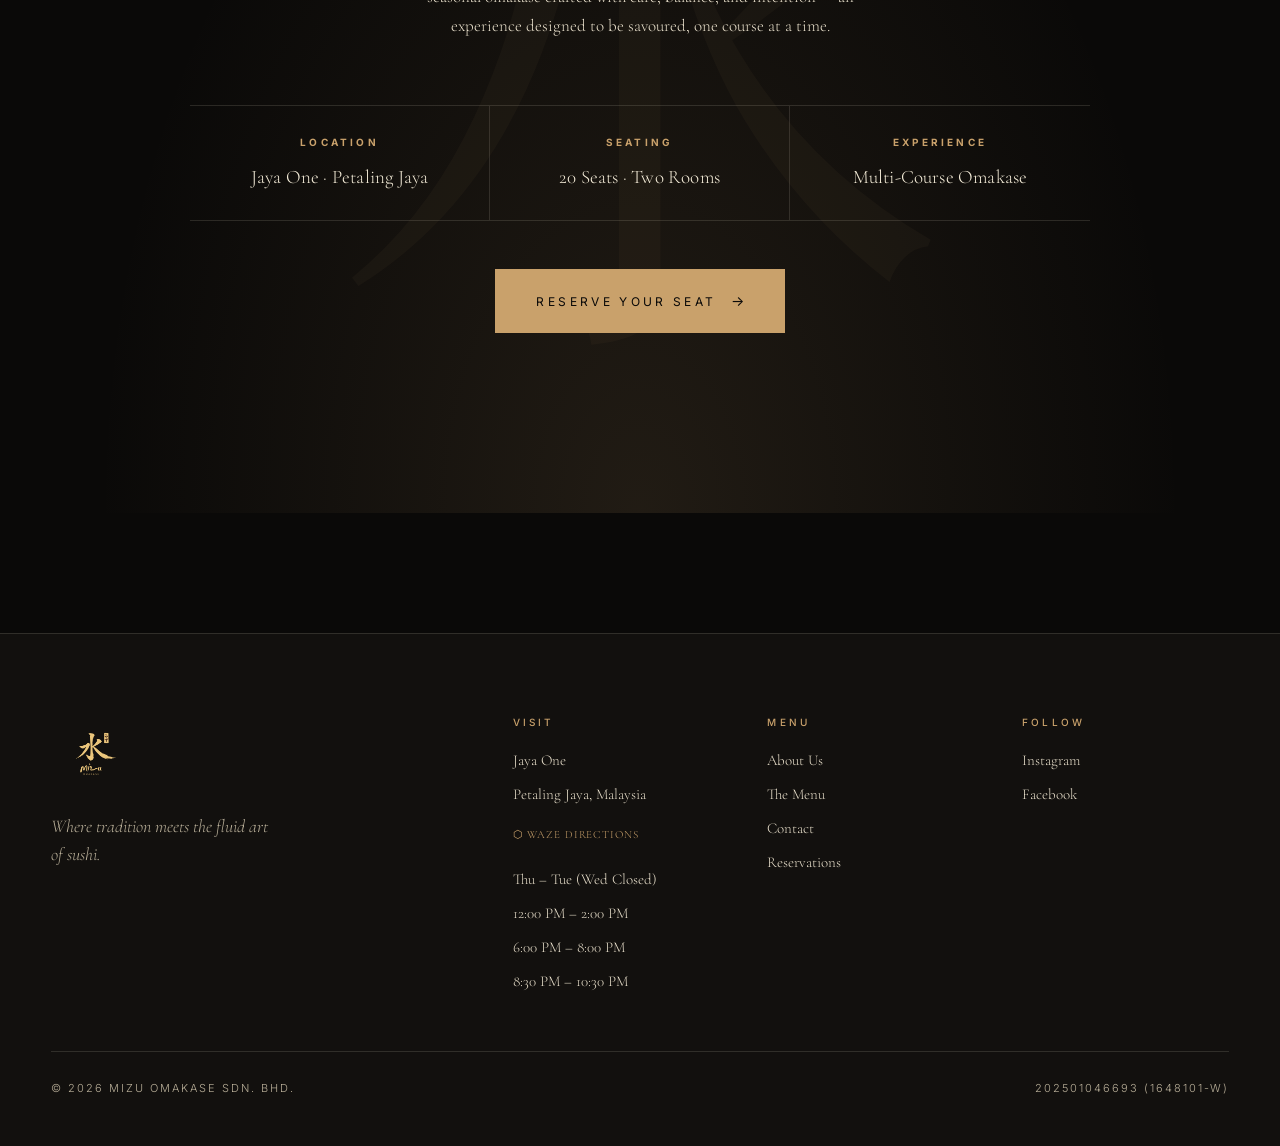
==== commit 1d5e592f: "Schema: aggregateRating 4.9/354 (GBP), visible rating link in FAQ, GBP streetAddress, alternateName," ====
--- a/index.html
+++ b/index.html
@@ -893,6 +893,7 @@
       "@type": "Restaurant",
       "@id": "https://www.mizuomakase.com.my/#restaurant",
       "name": "Mizu Omakase",
+      "alternateName": "Mizu Omakase - The Private Dining Experience",
       "legalName": "Mizu Omakase Sdn. Bhd.",
       "description": "Japanese omakase restaurant at Jaya One, Petaling Jaya. 20 seats across two rooms with a hinoki counter; three lunch menus from RM139++ and four dinner menus from RM279++ to RM679++.",
       "url": "https://www.mizuomakase.com.my/",
@@ -900,7 +901,7 @@
       "email": "contact.mizuomakase@gmail.com",
       "address": {
         "@type": "PostalAddress",
-        "streetAddress": "Jaya One (Same Row as MyNews)",
+        "streetAddress": "53-G, Block D, Jaya One, Jalan Profesor Diraja Ungku Aziz",
         "addressLocality": "Petaling Jaya",
         "addressRegion": "Selangor",
         "postalCode": "46200",
@@ -911,6 +912,20 @@
         "latitude": 3.1178,
         "longitude": 101.6354
       },
+      "aggregateRating": {
+        "@type": "AggregateRating",
+        "ratingValue": 4.9,
+        "reviewCount": 354,
+        "bestRating": 5,
+        "worstRating": 1
+      },
+      "amenityFeature": [
+        {
+          "@type": "LocationFeatureSpecification",
+          "name": "Private dining room (8 pax)",
+          "value": true
+        }
+      ],
       "hasMap": "https://ul.waze.com/ul?place=ChIJY0PfPmxJzDER34f-L386lF0&ll=3.11767090%2C101.63597330&navigate=yes",
       "openingHoursSpecification": [
         {
@@ -1444,6 +1459,7 @@
       <div class="eyebrow reveal">Before Your Visit · ご 案 内</div>
       <h3 class="reveal delay-1">Omakase at Mizu: <span class="it">your questions</span>, answered.</h3>
       <p class="reveal delay-2">Because the meal is crafted in real time at an intimate counter, we ask guests to plan ahead and arrive with an open appetite.</p>
+      <p class="reveal delay-2 rating-line"><a href="https://share.google/h5rhhCyFBS1ZNgki4" target="_blank" rel="noopener" style="color:var(--ember);text-decoration:none;">4.9 ★ · 354 Google reviews</a></p>
     </div>
     <div class="faq-list">
       <div class="faq-item open">
